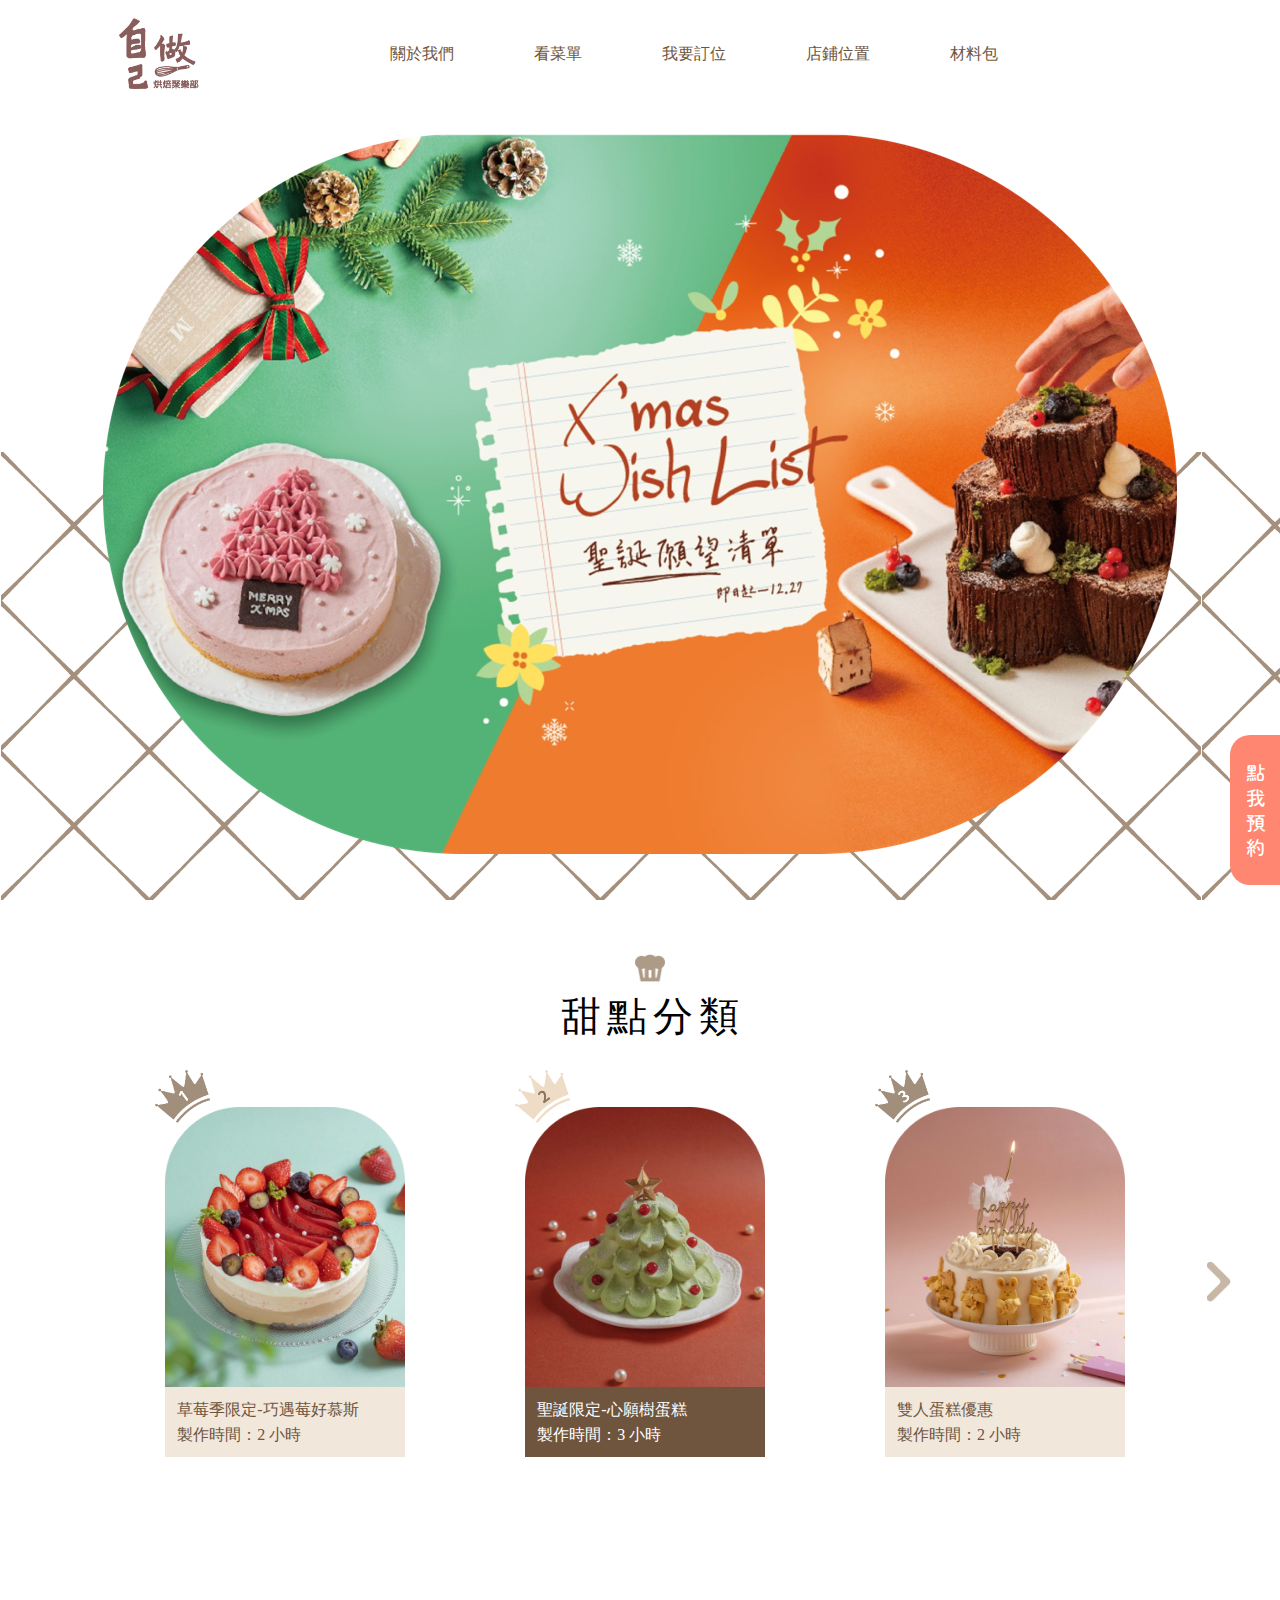
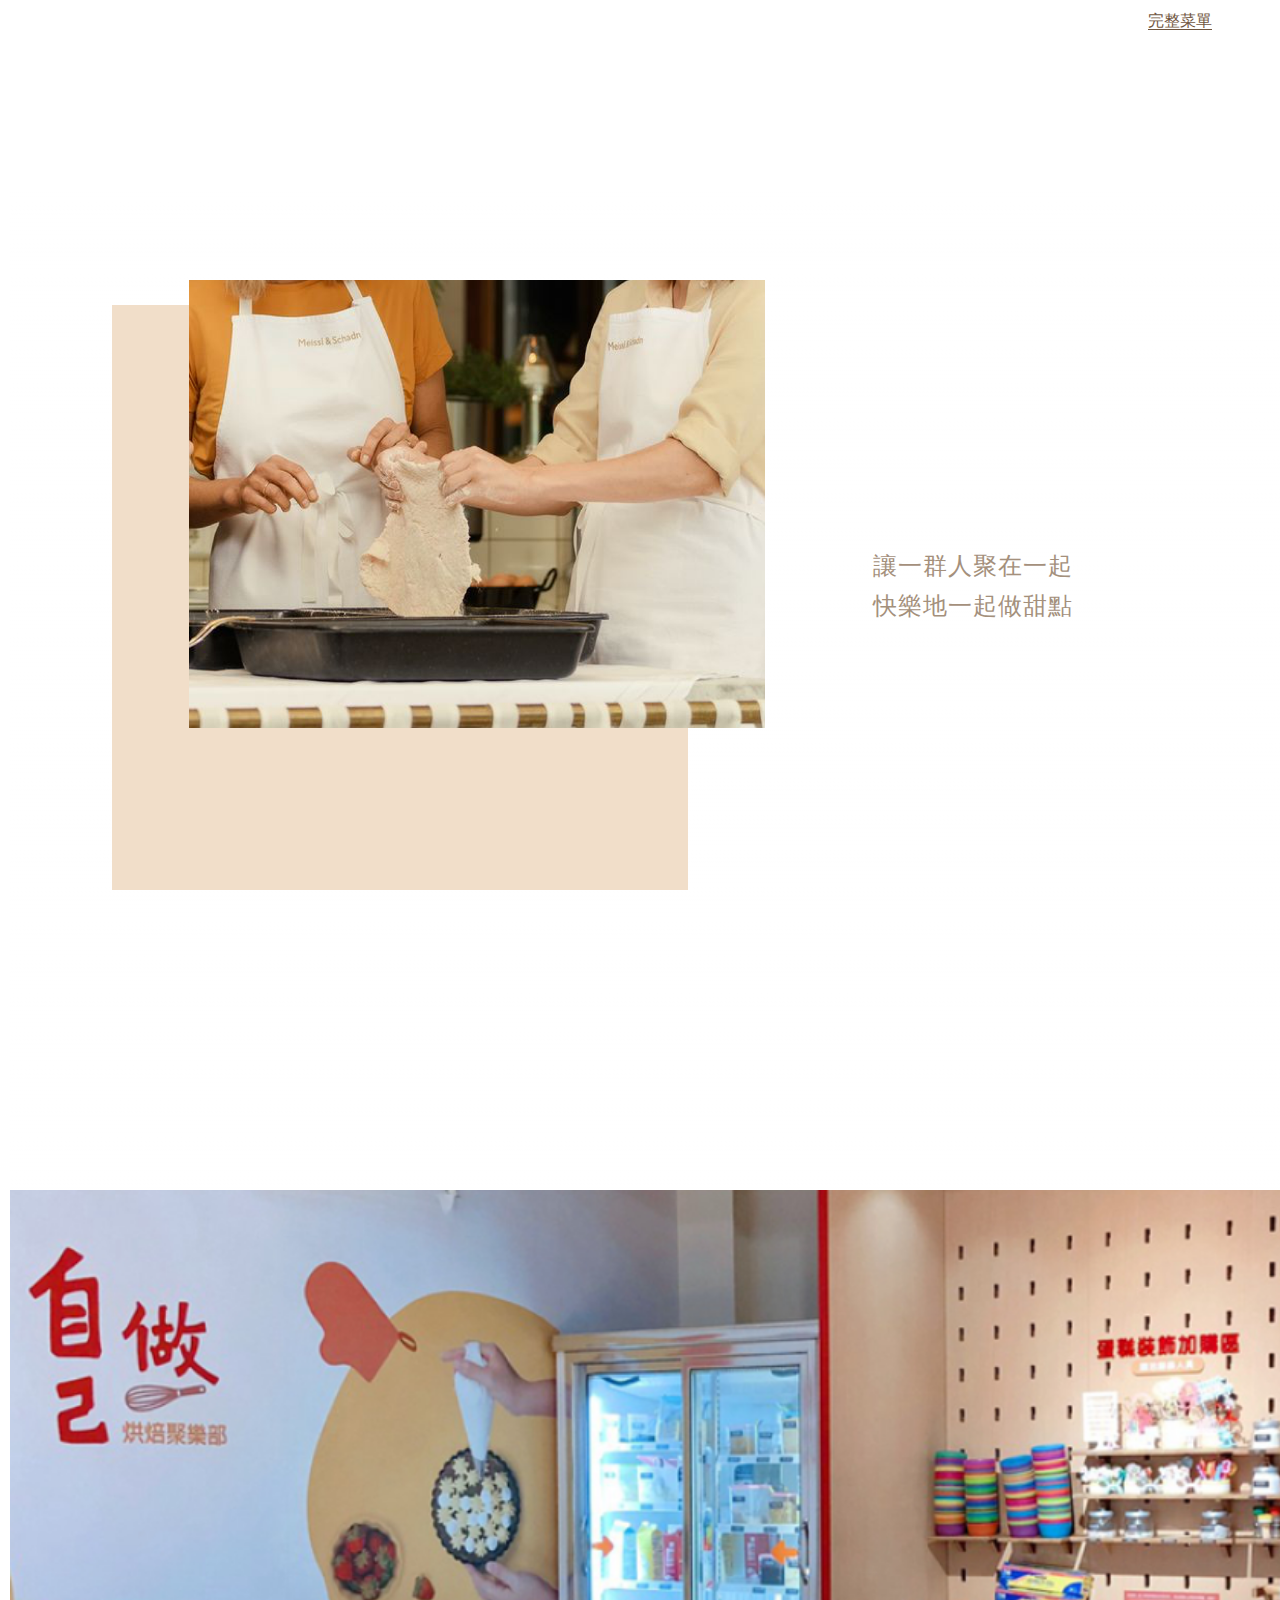
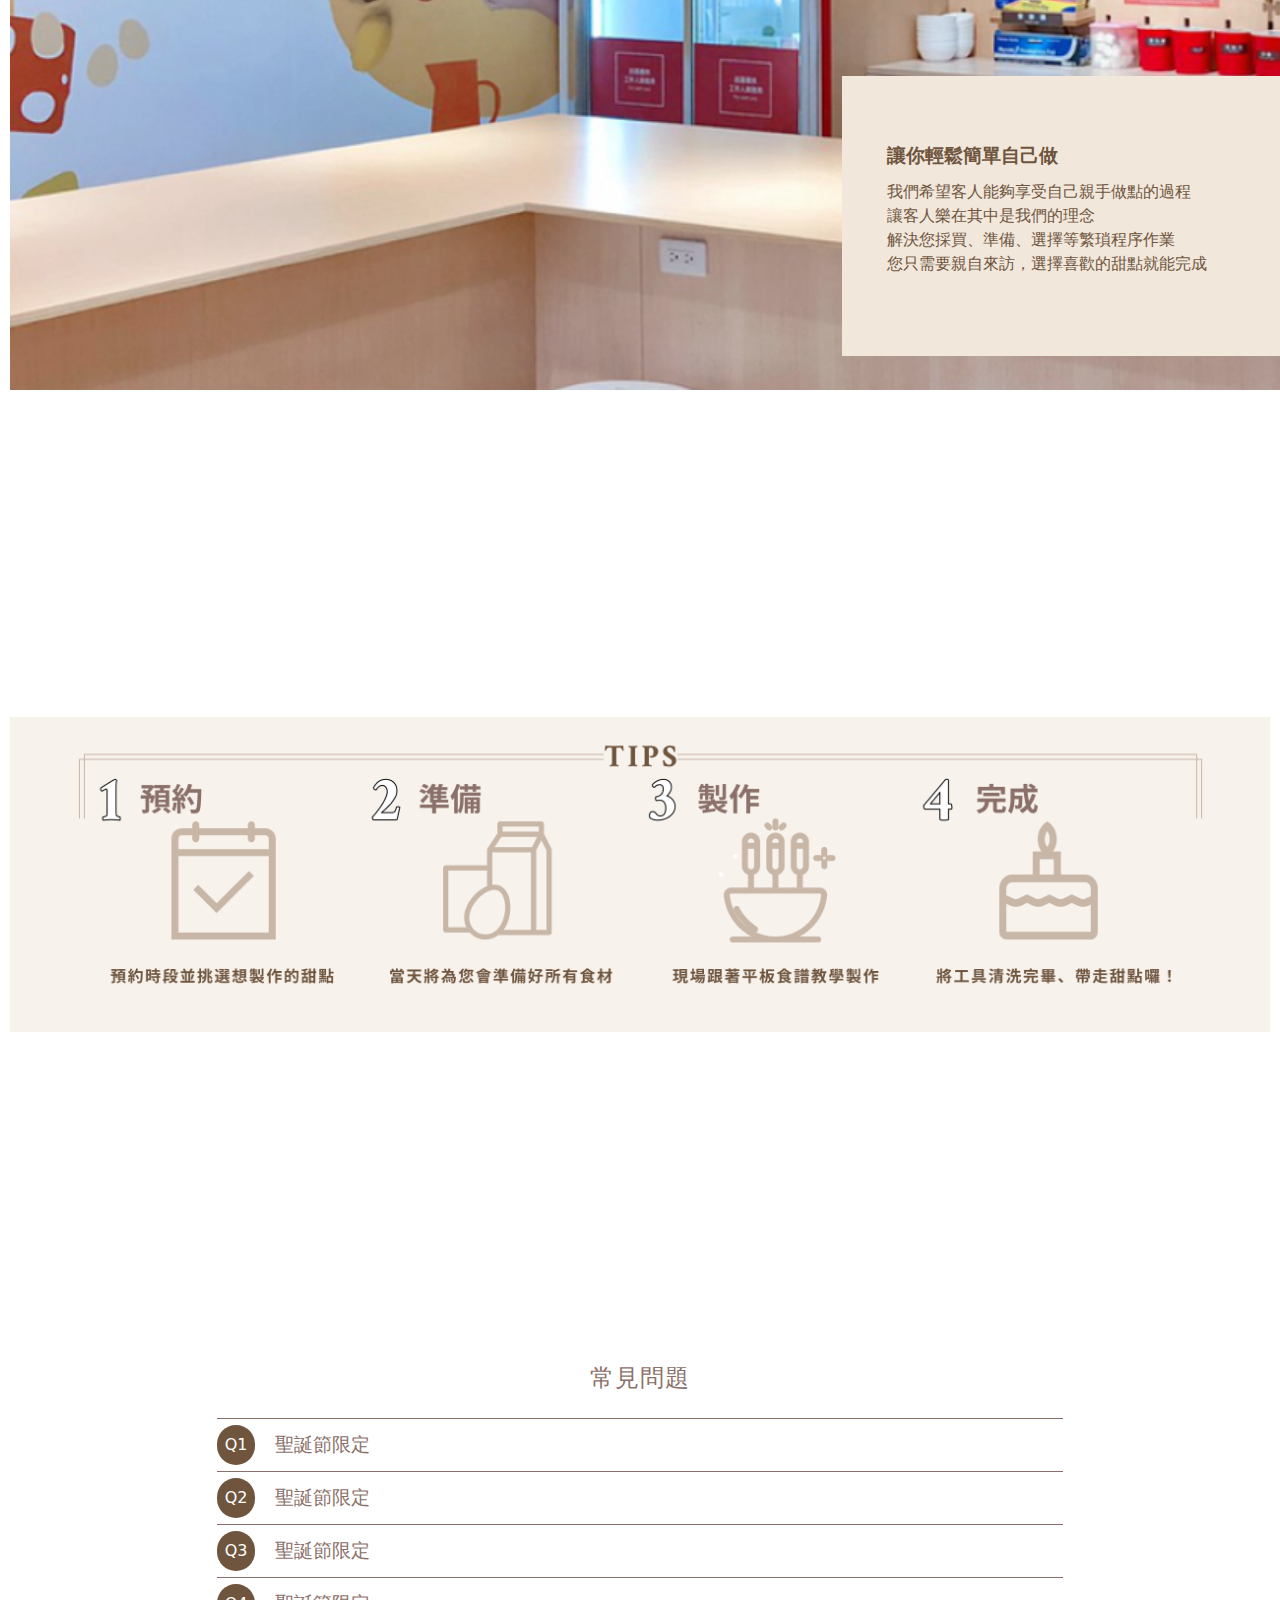
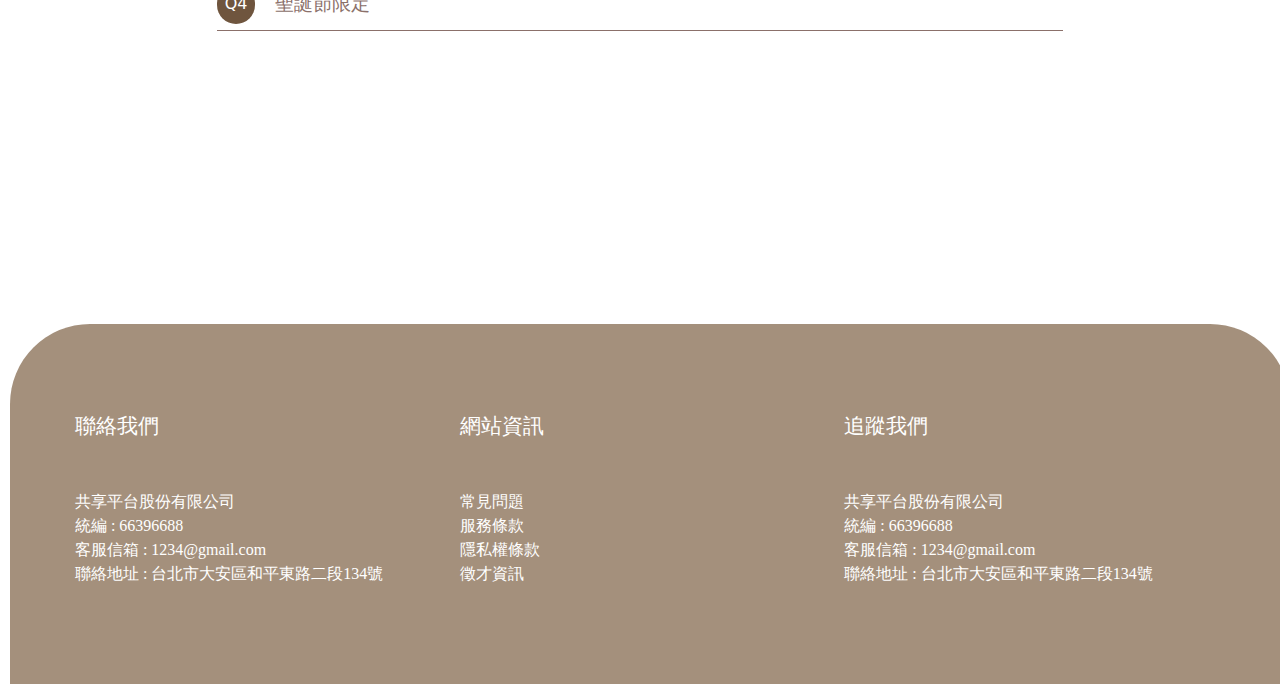
==== index.html @ b0872e50 "add rwd" ====
<!DOCTYPE html>
<html lang="en">
<head>
    <meta charset="UTF-8">
    <meta name="viewport" content="width=device-width, initial-scale=1.0">
    <link rel="stylesheet" href="https://cdn.jsdelivr.net/npm/bootstrap@5.1.3/dist/css/bootstrap.min.css">
    <link rel="stylesheet" href="https://necolas.github.io/normalize.css/">
    <link rel="stylesheet" href="css/index.css">
    <script src="./js/vendor/jquery-3.4.1.min.js"></script>
    <script src="./js/script.js"></script>
    
    
    <title>Do It Yourself</title>
</head>
<body>
    <div class="con">
        <header>
            <img src="./img/logo-brown.png" alt="" class="logo">
            <div class="nav">
                <div class="pagelink" id="about">
                    <a href="index.html" target="_blank">關於我們</a>
                </div>
                <div class="pagelink" id="menu">
                    <a href="menu.html" target="_blank">看菜單</a>
                </div>
                <div class="pagelink"  id="reservation">
                    <a href="reservation.html" target="_blank">我要訂位</a>
                </div>
                <div class="pagelink">
                    <a href="shoplist.html">店鋪位置</a>
                </div>
                <div class="pagelink">
                    <a href="diypakage.html">材料包</a>
                </div>
            </div>
            <div class="logo"></div>
        </header>
        
        
        
        <div class="topics">
            
                    <div class="BrownLines"></div>
                <!-- <img src="./img/深棕色交叉線.png" alt="" class="BrownLines"> -->
                    <img src="./img/聖誕2圓角.png" class="HomepageTop" alt="">
                    
               
           
            <!-- <div class="HomepageRight">
                <h6 class="h6 top">讓你輕鬆簡單自己做
                    <br>我們希望客人能夠享受自己親手做點的過程
                    <br>讓客人樂在其中是我們的理念
                    <br>解決您採買、準備、選擇等繁瑣程序作業
                    <br>您只需要親自來訪，選擇喜歡的甜點就能完成</h6>
            </div> -->
            <div class="top_title">
                <!-- <h1 class="vertical" data-storke="自己">自己</h1> -->
                <!-- <h1 class="vertical" data-storke="做">&ensp;做</h1> -->
                <!-- <img src="./img/logo-white-withshadow.png" alt="" class="titleimg"> -->
            </div>
            
            <div class="popup about" id="popupabout">
                <div class="pagelink popup">
                    <a href="">品牌介紹</a>
                </div>
                <div class="pagelink popup">
                    <a href="">服務項目</a>
                </div>
                <div class="pagelink popup">
                    <a href="">異業合作</a>
                </div>
                <div class="pagelink popup">
                    <a href="">常見問題</a>
                </div>
            </div>
            <div class="popup popupmenu" id="popupmenu">
                <div class="pagelink popup">
                    <a href="">萬聖節限定</a>
                </div>
                <div class="pagelink popup">
                    <a href="">可麗露限定</a>
                </div>
                <div class="pagelink popup">
                    <a href="">慶祝/紀念</a>
                </div>
                <div class="pagelink popup">
                    <a href="">塔派</a>
                </div>
                <div class="pagelink popup">
                    <a href="">分享</a>
                </div>
                <div class="pagelink popup">
                    <a href="">經典</a>
                </div>
                <div class="pagelink popup">
                    <a href="">寶寶/毛孩</a>
                </div>
                <div class="pagelink popup">
                    <a href="">找茶</a>
                </div>
                <div class="pagelink popup">
                    <a href="">吳寶春限定</a>
                </div>
                <div class="pagelink popup">
                    <a href="">壽星優惠</a>
                </div>
                <div class="pagelink popup">
                    <a href="">裝飾蛋糕</a>
                </div>
                <div class="pagelink popup">
                    <a href="">英文菜單</a>
                </div>
            </div>

        </div>
        


        <div class="CheckoutMenu">
            <div class="title">
                <div class="icon"></div>
                <h1>甜點分類</h1>
            </div>
            
            <div class="carousel">
                <div class="btn btn_left" id="btn_left"></div>
                <div class="menu" id="menuitem">
                    <div class="menu_item" id="cake1">
                        <div class="ranking"></div>
                        <img src="./img/草莓季限定.png" alt="" class="menu_item_img" id="cake1img">
                        <div class="label odd" id="cake1label">
                            <h3>草莓季限定-巧遇莓好慕斯</h3>
                            <h6>製作時間：2 小時</h6>
                        </div>
                    </div>
                    <div class="menu_item" id="cake2">
                        <div class="ranking r2"></div>
                        <img src="./img/聖誕限定.png" alt="" class="menu_item_img" id="cake2img">
                        <div class="label even" id="cake2label">
                            <h3>聖誕限定-心願樹蛋糕</h3>
                            <h6>製作時間：3 小時</h6>
                        </div>
                    </div>
                    <div class="menu_item" id="cake3">
                        <div class="ranking r3"></div>
                        <img src="./img/雙人蛋糕限定.png" alt="" class="menu_item_img" id="cake3img">
                        <div class="label odd" id="cake3label">
                            <h3>雙人蛋糕優惠</h3>
                            <h6>製作時間：2 小時</h6>
                        </div>
                    </div>
                    <div class="menu_item" id="cake4">
                        <!-- <div class="ranking r3"></div> -->
                        <img src="./img/snack2.png" alt="" class="menu_item_img" id="cake4img">
                        <div class="label even" id="cake4label">
                            <h3>點心&餅乾</h3>
                            <h6>製作時間：2 小時</h6>
                        </div>
                    </div>
                    
                    
                </div>
                <div class="btn btn_right" id="btn_right"></div>
            </div>

            <div class="pagelink fullmenu">
                <a href="menu.html" class="fullmenutext">完整菜單</a>
            </div>

        </div>

        <div class="introduction">
            <div class="section">
                <div class="rightarea">
                    <div class="brownrect"></div>
                    <img src="./img/makingcakes.png" alt="" class="makingcakes">
                </div>
                <div class="leftarea">
                    <h2 class="colorbrown">讓一群人聚在一起
                        <br>快樂地一起做甜點</h2>
                </div>
            </div>
            <div class="section section4">
                <!-- <img src="./img/輕鬆自己做.png" alt="" class="cake4"> -->
                <div class="brownrect4">
                    <h6 class="h6 brownrect4">
                        <b>讓你輕鬆簡單自己做</b>
                        <br>我們希望客人能夠享受自己親手做點的過程
                        <br>讓客人樂在其中是我們的理念
                        <br>解決您採買、準備、選擇等繁瑣程序作業
                        <br>您只需要親自來訪，選擇喜歡的甜點就能完成</h6>
                </div>
            </div>

            
        </div>

        <div class="section section5"></div>
        <div class="section QA">
            <h2 style="color: #8B706A;margin-bottom: 20px;">常見問題</h2>
            <div class="question">
                <div class="ques_num">Q1</div>
                <h3 class="h3 qa">聖誕節限定</h3>
            </div>
            <div class="question middle">
                <div class="ques_num">Q2</div>
                <h3 class="h3 qa">聖誕節限定</h3>
            </div>
            <div class="question middle">
                <div class="ques_num">Q3</div>
                <h3 class="h3 qa">聖誕節限定</h3>
            </div>
            <div class="question middle">
                <div class="ques_num">Q4</div>
                <h3 class="h3 qa">聖誕節限定</h3>
            </div>
        </div>

        <footer>
            <div class="footer_section">
                <h3 class="h3 footer">聯絡我們</h3>
                <h6 class="h6 footer">共享平台股份有限公司
                    <br>統編 : 66396688
                    <br>客服信箱 : 1234@gmail.com
                    <br>聯絡地址 : 台北市大安區和平東路二段134號</h6>
            </div>
            <div class="footer_section">
                <h3 class="h3 footer">網站資訊</h3>
                <h6 class="h6 footer">常見問題
                    <br>服務條款
                    <br>隱私權條款 
                    <br>徵才資訊
                    </h6>
            </div>
            <div class="footer_section">
                <h3 class="h3 footer">追蹤我們</h3>
                <h6 class="h6 footer">共享平台股份有限公司
                    <br>統編 : 66396688
                    <br>客服信箱 : 1234@gmail.com
                    <br>聯絡地址 : 台北市大安區和平東路二段134號</h6>
            </div>
        </footer>
        <div class="btn_reservation">
            <a href="reservation.html">點<br>我<br>預<br>約</a>
        </div>
    </div>

    
    

    
</body>
</html>
---- css/index.css ----
@import url('https://fonts.googleapis.com/css2?family=Zen+Maru+Gothic:wght@300;400;500;700;900&display=swap');

@font-face {
    font-family: SweiGothicLegCJKtc-Regular;
    src: url(../font/swei-gothic-leg-master/WebFont/CJK%20TC/SweiGothicLegCJKtc-Regular.woff2) format("woff2")
    , url(../font/swei-gothic-leg-master/WebFont/CJK%20TC/SweiGothicLegCJKtc-Regular.woff) format("woff");
}
@font-face {
    font-family: SweiGothicLegCJKtc-DemiLight;
    src: url(../font/swei-gothic-leg-master/WebFont/CJK%20TC/SweiGothicLegCJKtc-DemiLight.woff2) format("woff2")
    , url(../font/swei-gothic-leg-master/WebFont/CJK%20TC/SweiGothicLegCJKtc-DemiLight.woff) format("woff");
  }
@font-face {
    font-family: SweiGothicLegCJKtc-Medium;
    src: url(../font/swei-gothic-leg-master/WebFont/CJK%20TC/SweiGothicLegCJKtc-Medium.woff2) format("woff2")
    , url(../font/swei-gothic-leg-master/WebFont/CJK%20TC/SweiGothicLegCJKtc-Medium.woff) format("woff");
}
@font-face {
    font-family: SweiGothicLegCJKtc-Bold;
    src: url(../font/swei-gothic-leg-master/WebFont/CJK%20TC/SweiGothicLegCJKtc-Bold.woff2) format("woff2")
    , url(../font/swei-gothic-leg-master/WebFont/CJK%20TC/SweiGothicLegCJKtc-Bold.woff) format("woff");
  }
@font-face {
    font-family: SweiGothicLegCJKtc-Black;
    src: url(../font/swei-gothic-leg-master/WebFont/CJK%20TC/SweiGothicLegCJKtc-Blcak.woff2) format("woff2")
    , url(../font/swei-gothic-leg-master/WebFont/CJK%20TC/SweiGothicLegCJKtc-Black.woff) format("woff");
}
@font-face {
    font-family: SweiGothicLegCJKtc-Light;
    src: url(../font/swei-gothic-leg-master/WebFont/CJK%20TC/SweiGothicLegCJKtc-Light.woff2) format("woff2")
    , url(../font/swei-gothic-leg-master/WebFont/CJK%20TC/SweiGothicLegCJKtc-Light.woff) format("woff");
  }
  @font-face {
    font-family: SweiGothicLegCJKtc-Thin;
    src: url(../font/swei-gothic-leg-master/WebFont/CJK%20TC/SweiGothicLegCJKtc-Light.woff2) format("woff2")
    , url(../font/swei-gothic-leg-master/WebFont/CJK%20TC/SweiGothicLegCJKtc-Light.woff) format("woff");
  }




 

* {
    margin: 0;
    padding: 0;
}
body {
    box-sizing: border-box;
    margin: 0;
    padding: 0;
    /* background-image: url(../img/淺棕色交叉線.png); */
    /* background-color: rgba(255, 255, 255,0.6); */
    /* background-blend-mode: lighten; */
    background-position: center center;
    background-size: contain;
    background-repeat: repeat;
}



.con {
    width: 100vw;
    height: 100vh;
    /* outline: solid 1x black; */
    padding: 10px;

}


header {
    width: 100vw;
    height: 10%;
    /* outline:solid 1px blue ; */
    display: flex;
    justify-content: space-evenly;
    background-color: #fff;
}
@media (max-width:480px){
    header {
        display: flex;
        justify-content: center;
    }
}

.logo {
    /* outline: solid 1px blue; */
    width: auto;
    height: auto;


}
@media (max-width:480px){
    .logo{
        height: 70%;
        width: auto;
    }
    

}

/* navigation */
.nav {
    width: 60%;
    /* outline: solid 1px blue; */
    display: flex;
    justify-content: space-evenly;
    padding: 0;
    margin: 0;
    

}
@media (max-width:480px){
    .nav{
        display: none
    }
    
} 


.pagelink {
    display: flex;
    width: auto;
    height: 100%;
    list-style: none;
    /* outline: solid 1px red; */


}
.pagelink.fullmenu {
    width: 100%;
    margin-right: 30px;
    justify-content: end;

}
.pagelink.fullmenu a {
    text-decoration: underline;
    text-underline-offset: 3px;
    
}
.pagelink.fullmenu a:hover {
    transition: all 0.5s;
    opacity: 0.6;
}


.pagelink a {
    display: flex;
    height: 100%;
    align-items: center;
    justify-content: center;
    text-decoration: none;
    /* font-family: "Zen Maru Gothic", sans-serif; */
    font-family: SweiGothicLegCJKtc-Medium;
    font-weight: 500;
    color: #6F553E;
}
.pagelink.popup {
    flex-direction: column;
    height: auto;
    position: relative;
    padding: 8% 0;
    border-top: solid 1px #fff;
    
}

.pagelink.popup a {
    color: #A4907C;
}




/* btn */
.btn {
    width: 10px;
    height: auto;

}

.btn_left {
    background-image: url(../img/btn_left.png);
    background-size: contain;
    background-position: center center;
    background-repeat: no-repeat;
    opacity: 0;
}
.btn_left:hover {
    opacity: 0.8;
    scale:85%;
    transition:all 0.5s;
}
.btn_right {
    background-image: url(../img/btn_right.png);
    background-size: contain;
    background-position: center center;
    background-repeat: no-repeat;
}
.btn_right:hover {
    opacity: 0.8;
    scale:85%;
    transition:all 0.5s;
}
.btn_reservation {
    /* position: absolute; */
    position: fixed;
    display: flex;
    right: 0;
    bottom: 0;
    width: 50px;
    height: 150px;
    background-color:#FF8671;
    border-radius: 20px 0 0 20px;
    color: #fff;
    text-align: center;
    align-items: center;
    justify-content: center;
    margin-bottom: 15px;
    
}
.btn_reservation:hover {
    transition: all 0.5s;
    opacity: 0.8;
    border-radius: 30px 0 0 30px;
    height: 140px;
}

.btn_reservation a {
    font-family: "Zen Maru Gothic", sans-serif;
    font-weight: 500;
    font-size: 1.2rem;
    color: #fff;
    text-decoration: none;
    letter-spacing: 0px;
    line-height: 130%;
}

.btn_respage {
    position: absolute;
    top: 0;
    left: 0;
    width: 150px;
    height: 50px;
    background-color: #A4907C;
    margin-top: 15%;
    margin-left: 5%;
    display: flex;
    justify-content: center;
    align-items: center;

}
.btn_respage.agree {
    margin-top: 50%;
    margin-left: 85%;
}
.btn_menupage_res {
    /* position: absolute; */
    display: flex;
    width: 110px;
    height: 40px;
    background-color:#A4907C;
    border-radius: 60px 0 0 60px;
    color: #fff;
    text-align: center;
    align-items: center;
    justify-content: center;
    margin-bottom: 10px;
    margin-top: -25px;
    align-self: end;
    
    
}
.btn_menupage_res a {
    font-family: "Zen Maru Gothic", sans-serif;
    font-weight: 500;
    font-size: 1.1rem;
    color: #fff;
    text-decoration: none;
    letter-spacing: 2px;
}

/* 主頁首圖 */
.topics {
    width: 100%;
    height: 90%;
    /* outline: solid 1px red; */
    padding: 0;
    margin: 0;
    display: flex;
    justify-content: center;
    align-items: center;
    background:linear-gradient(to bottom,white 0%,transparent 35%);
    background-blend-mode: lighten;
}

@media (max-width:480px){
    .topics {
        align-items: start;
        justify-content: start;
    }
    .BrownLines {
        display: none;
    }
    .HomepageTop {
        position: relative;
        left: 0;
        right: 10;
        scale: 50%;
        
        
        
        
    }
    
}


.top_title {
    position: absolute;
    display: flex;
    
}
.titleimg {
    width: 150px;
    /* box-shadow: #8d7660 1px 0 10px; */
    
    
}
.topics.menu {
    height: 40%;
    background-color: #fff;

}
.menu_topimage {
    width: auto;
    height: 100%;
    
}


.BrownLines {
    position: absolute;
    top: 50%;
    left: 0;
    width: 100%;
    height: 50%;
    background-image: url(../img/深棕色交叉線.png);

}
.BrownLines.res {
    width: 40%;
    margin-top: 7%;
}

.HomepageTop {
    position: absolute;
    left: 0;
    right: 0;
    margin: auto;
    height: 80%;
    
}


.HomepageRight {
    width: 32%;
    height: 33%;
    position: absolute;
    right: 0;
    bottom: 0;
    margin-bottom: 25px;
    background-color: #f1dec9e8;
    color: #8d7660;
    display: flex;
    justify-content: center;
    align-items: center;
}

/* popup */
.popup {
    position: absolute;
    width: 100px;
    /* border: solid 1px #fff; */
}
.popup.about {
    height: auto;
    background-color: rgba(241, 222, 201,0.9);
    top: 10.3%;
    left: 27.5%;
    display: none;
}
.popup.popupmenu {
    height: auto;
    background-color: rgba(241, 222, 201,0.9);
    top: 10.3%;
    left: 38.5%;
    display: none;
    
}





/* 字型 */

b {
    line-height: 0;
    font-size: 1.2rem;
    text-align: left;
}

h1 {
    /* font-family: "Zen Maru Gothic",sans-serif; */
    font-family: SweiGothicLegCJKtc-Medium;
    /* font-weight: 500; */
    font-size: 2.5rem;
    letter-spacing: 6px;
    /* color: #8d7660; */
    color: #000;
    margin-right: -6px;
}
h1.vertical {
    color: #fff;
    writing-mode: vertical-lr;
    font-size: 5rem;
    -webkit-text-stroke: 1.5px #8d7660;
    text-shadow: #A4907C 1px 0 10px;
    
}
h1.reservation_note {
    font-family: SweiGothicLegCJKtc-Bold;
    align-self: center;
    
}
h1.menutitle {
    font-family: SweiGothicLegCJKtc-Bold;
    position: absolute;
    right: 0;
    margin-right: 7%;
    color: #fff;
    text-shadow: #8d7660 1px 0 10px;
}
h1.menupage_title {
    font-family: SweiGothicLegCJKtc-Bold;
    font-size: 2.3rem;
}
h2 {
    /* font-family: "Zen Maru Gothic",sans-serif; */
    font-family: SweiGothicLegCJKtc-Medium;
    /* font-weight: 500; */
    font-size: 1.5rem;
    /* color: #8d7660; */
    color: #000;
    letter-spacing: 1px;
    line-height: 2.5rem;
}
h2.colorbrown {
    color: #A4907C;
}
h2.brownrectdeep {
    color: #fff;
}


h3 {
    font-family: SweiGothicLegCJKtc-Medium;
    font-size: 1rem;
    /* color: #fff; */
    margin: 0;

}
h3.qa {
    color: #8B706A;
    font-size: 1.2rem;
    margin: 0;
}
h3.footer {
    color: #fff;
    font-size: 1.3rem;
}
h3.respage {
    font-size: 1.5rem;
    color: #fff;
    text-align: center;
    padding: 0;
    margin: 0;   
}
h6 {
    font-family: SweiGothicLegCJKtc-DemiLight;
    font-size: 1rem;
    /* color: #fff; */
    margin: 0;
}
h6.brownrect4 {
    align-items: start;
    color: #6F553E;
    text-align: left;
    line-height: 150%;
    font-family: SweiGothicLegCJKtc-Regular;
    margin: 0;
    width: 100%;
    height: auto;
    padding: 0 10%;
    margin: 0;
}
h6.top {
    line-height: 150%;
    font-family: SweiGothicLegCJKtc-Regular;
}
h6.footer {
    color: #fff;
    font-size: 1rem;
    line-height: 1.5rem;

}


/* 看菜單 */
.CheckoutMenu {
    /* outline: solid 1px red; */
    width: 100vw;
    height: 100vh;
    padding: 5% 5%;
    display: flex;
    flex-direction: column;
    align-items: center;
    
}


.title {
    width: 100vw;
    height: 20%;
    display: flex;
    flex-direction: column;
    align-items: center;
    justify-content: center;
    padding: 0;
    margin: 0;
}
/* icon */
.icon {
    width: 30px;
    height: 30px;
    background-image: url(../img/bakehat.png);
    background-size: contain;
    background-position: center center;
    background-repeat: no-repeat;
    margin-bottom: 10px;
}
.icon.fest {
    background-image: url(../img/節日限定.png);
}
.icon.cele {
    background-image: url(../img/慶祝紀念.png);
}
.icon.cake {
    background-image: url(../img/蛋糕.png);
}
.icon.tart {
    background-image: url(../img/tart.png);
}
.icon.snack {
    background-image: url(../img/cookie.png);
}
.icon.bread {
    background-image: url(../img/bread.png);
}
.carousel {
    /* outline: solid 1px blueviolet; */
    /* background-color: blueviolet; */
    width: 100vw;
    height: 100%;
    display: flex;
    padding: 5% 5%;
    

}
@media (max-width:480px){
    .CheckoutMenu{
        width: 100vw;
        height: 120vh;
        margin-bottom: 150px;
    }
    .title {
        width: 100vw;
    }
    .menu{
        flex-direction: column;
 
    }
    .ranking{
        display: none;
    }
    .menu_item{
        margin-top: 30px;

    }
    .btn_right{
        display: none;

    }
    #cake4{
        display: none;
    }
    .pagelink.fullmenu{
        justify-content: center;
        margin-right: 0;

    }

}


.menu {
    /* outline: solid 1px blue; */
    width: 100%;
    height: auto;
    display: flex;
    justify-content: space-around;
    padding: 0 1%;
    overflow: hidden;
    justify-content: start;
}

.menu_item {
    /* padding: 50px; */
    margin-left: 60px;
    margin-right: 60px;
    width: auto;
    height: 350px;
    /* outline: solid 3px red; */
    display: flex;
    flex-direction: column;

}




.menu_item:hover {
    opacity: 0.6;
    transition: all 0.5s;

}
.ranking {
    position: absolute;
    top: 0;
    margin-left: -10px;
    margin-top: 20px;
    width: 55px;
    height: 55px;
    background-image: url(../img/皇冠1.png);
    background-size: contain;
    background-position: center center;
    background-repeat: no-repeat;
}
.ranking.r2 {
    background-image: url(../img/皇冠2.png);
}
.ranking.r3 {
    background-image: url(../img/皇冠3.png);
}

.menu_item_img {
    width: auto;
    height: 80%;
}




.label {
    width: auto;
    height: 20%;
    display: flex;
    flex-direction: column;
    justify-content: space-evenly;
    padding: 3% 5%;

}


.label.odd {
    background-color: #F1E7DB;
    color: #6F553E;

}
.label.even {
    background-color: #6F553E;
    color: #fff;

}
.label.menu {
    position: relative;
    padding-bottom: 5%;
    padding-right: 0;
    /* padding: 1% 2%; */
    /* width: 19.7%; */
    /* width: auto; */
    /* position: absolute; */
    background-color: #C8B6A6;
    color: #fff;
    /* margin-top: 23%; */
    
}

/* introduction */
.introduction {
    width: 100vw;
    height: 200vh;
    display: flex;
    flex-direction: column;
    /* outline: solid 1px blueviolet; */
    /* padding: 5% 8%; */
    background:linear-gradient(to bottom, transparent 0%, white 60%, transparent 100%);
    background-blend-mode: lighten;
}
.section {
    width: 100%;
    height: 50%;
    display: flex;
    padding: 0% 8%;
    
}

@media (max-width:480px){
    .section{
        flex-direction: column;
        padding: 0;
        align-items: center;
    }
    .rightarea{
        width: 100%;
        height: 30%;
    }
    .brownrect{
        width: 80%;
        height: 10px;
        margin-top: 0;
        display: none;
    }
    .makingcakes{
        scale:170%;
        width: 100%;
        margin-left: 0%;
        margin-top: 50px;
        padding-top: 50px;
        margin: 0;
        padding: 0;


    }
    
}

.section.section4 {
    background-image: url(../img/輕鬆自己做.png);
    background-position: 0 0;
    background-size: cover;
    background-repeat: no-repeat;
    padding: 0;
    margin: 0;
    margin-top: 200px;
    left: 0;
    display: flex;
    justify-content: end;
}

.section.section5 {
    height: 110%;
    background-image: url(../img/tips.png);
    background-position: center center;
    background-size: contain;
    background-repeat: no-repeat;
    margin: 0;
    padding: 0;

}
.section.QA {
    display: flex;
    flex-direction: column;
    align-items: center;

}
.question {
    display: flex;
    align-items: center;
    width: 80%;
    justify-content: start;
    padding: 6px 0;
    border: 1px solid #8B706A;
    border-left: none;
    border-right: none;
    
}
.question.middle {
    border-top:none;
}

.ques_num {
    border-radius: 20px;
    background-color: #6F553E;
    color: #fff;
    padding: 8px;
    margin-right: 20px;
}

.rightarea {
    width: 60%;
    height: 100%;
    /* outline: solid 1px blueviolet; */
    
}
.brownrect {
    position: absolute;
    width: 45%;
    height: 65%;
    background-color: #F1DEC9;
    margin-top: 9%;
}
.brownrect4 {
    /* left: 0; */
    right: 0;
    margin-top: 38%;
    /* margin-left: 8%; */
    /* margin-right: 8%; */
    margin-right: 0;
    background-color: #F1E7DB;
    width: 35%;
    height: 35%;
    display: flex;
    flex-direction: column;
    justify-content: space-evenly;
    align-items: center;
}

.makingcakes {
    position: absolute;
    width: 45%;
    height: auto;
    margin-left: 6%;
    margin-top: 7%;
    
}
.leftarea {
    /* outline: solid 1px blueviolet; */
    width: 40%;
    height: 100%;
    display: flex;
    justify-content: center;
    align-items: center;
    
}

.cake4 {
    position: absolute;
    left: 0;
    width: 100vw;
    height: auto;
    margin-top: 8%;
}

/* footer */
footer {
    width: 100vw;
    height: 40vh;
    background-color: #A4907C;
    margin-top: 10%;
    display: flex;
    justify-content: space-around;
    padding: 1% 5%;
    border-radius: 80px 80px 0 0;
}
footer.reservationpage {
    margin-top: 0;
}

.footer_section {
    padding: 3% 0;
    width: 33%;
    /* outline: solid 1px white; */
    display: flex;
    flex-direction: column;
    justify-content: space-evenly;
    


}


/* 我要訂位頁面 */

.reservation_content {
    width: 100vw;
    height: 90%;
    background-image: url(../img/半透底圖.png);
    /* background-color: rgba(255, 255, 255,0.7); */
    /* background-blend-mode: lighten; */
    background-size: cover;
    background-repeat: no-repeat;
    background-position: center center;
    display: flex;
    flex-direction: column;
    align-items: center;

}
.reservation_note {
    display: flex;
    width: 100%;
    height: auto;
    justify-content: center;
    margin: 1% 0;

}
.reservation_content_content {
    width: 100%;
    height: 90%;
    /* outline: solid 1px blue; */
    display: flex;
    justify-content: center;
    padding: 3% 0;

}
.res_contentarea {
    position: absolute;
    background-color: #F1DEC9;
    width: 80%;
    height: 65%;
    border-radius: 250px;
    display: flex;
    justify-content: center;
    align-items: center;

}
.res_contentarea ul {
    width: 67%;
    margin: 0;
}
.res_contentarea ul li {
    font-family: SweiGothicLegCJKtc-Regular;
    font-size: 1.1rem;
    margin: 0;
    
}

/* 菜單資訊頁 */
.menu_content {
    width: 100vw;
    height: 800vh;
}


.row {
    display: flex;
    flex-wrap: wrap;
    margin: 0 -10px;
    width: 100vw;
    height: 100vh;
}
.col {
    width: 100%;
    padding: 0 10px;
}

.col-xs-11{width:91.662%;}
.col-xs-10{width:83.332%;}
.col-xs-9{width:75%;}
.col-xs-8{width:66.662%;}
.col-xs-7{width:58.331%;}
.col-xs-6{width:50%;}
.col-xs-5{width:41.662%;}
.col-xs-4{width:33.332%;}
.col-xs-3{width:25%;}
.col-xs-2{width:16.662%;}
.col-xs-1{width:8.332%;}
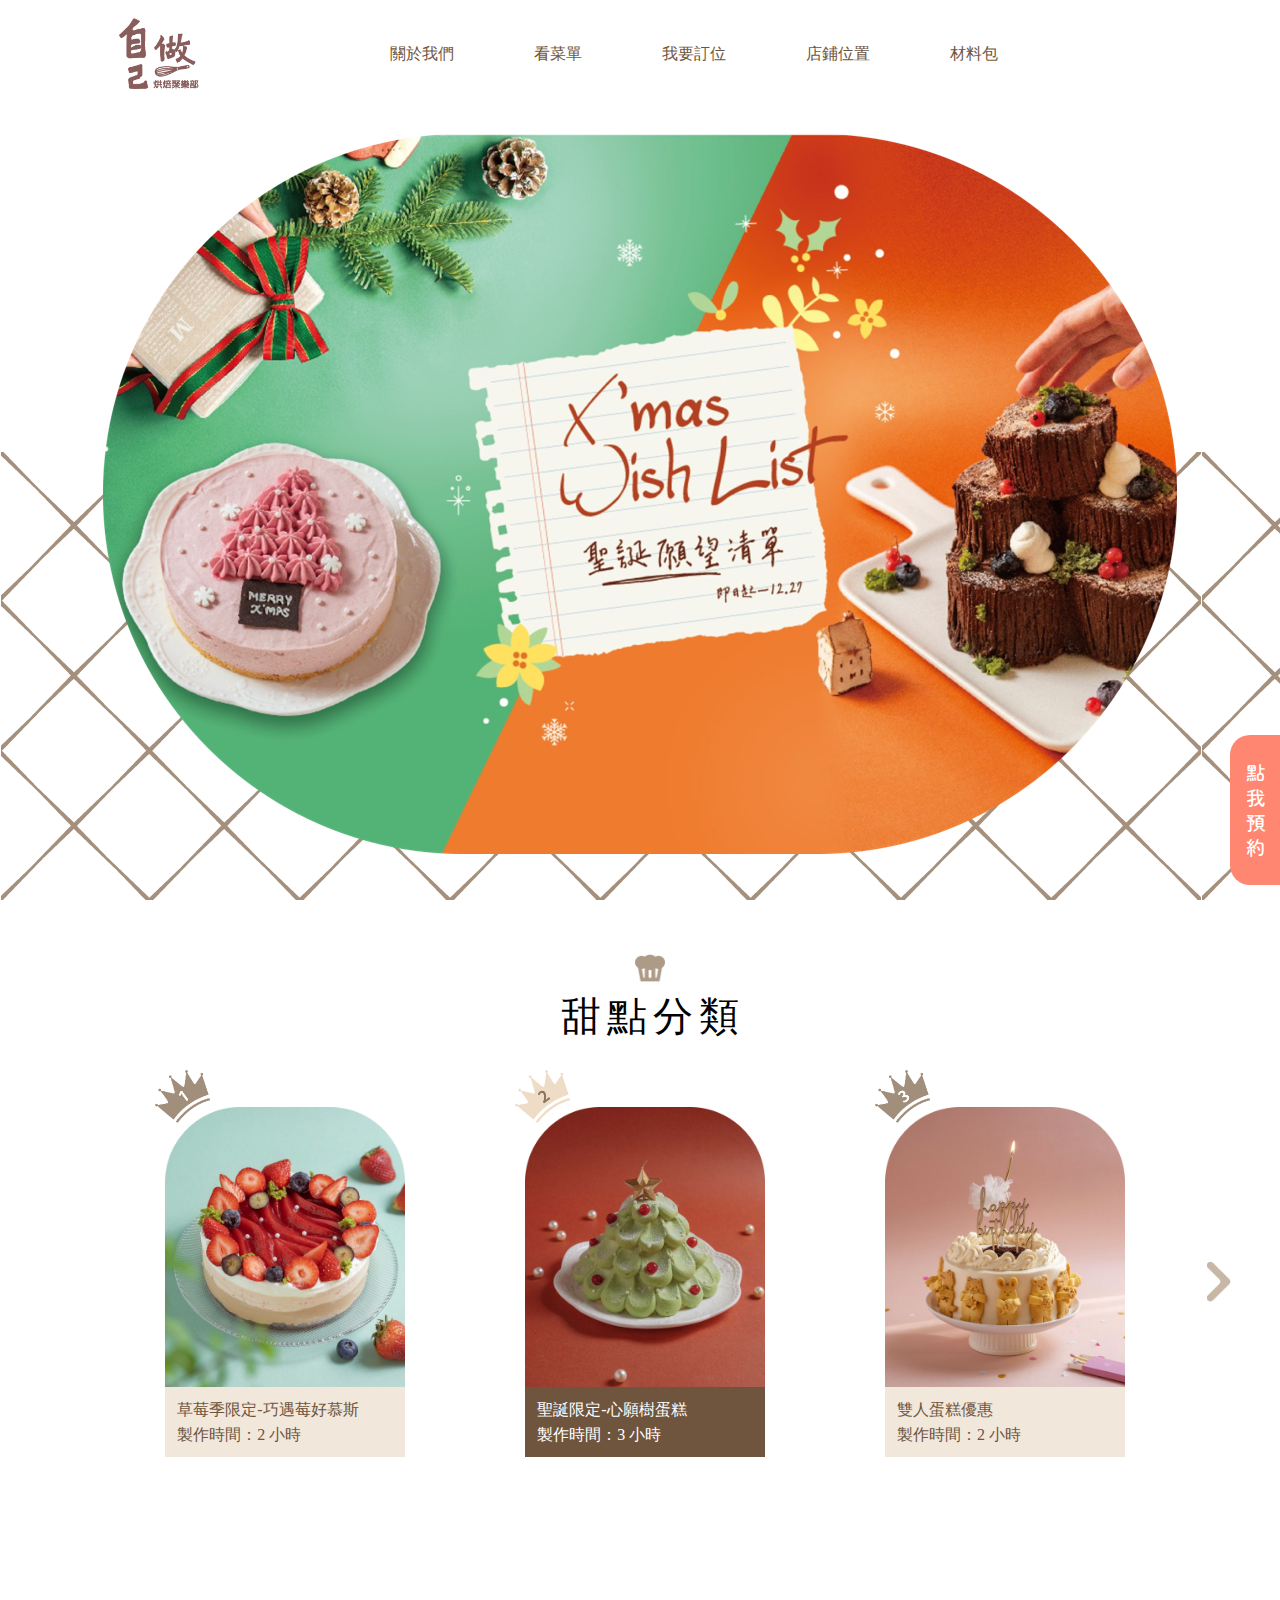
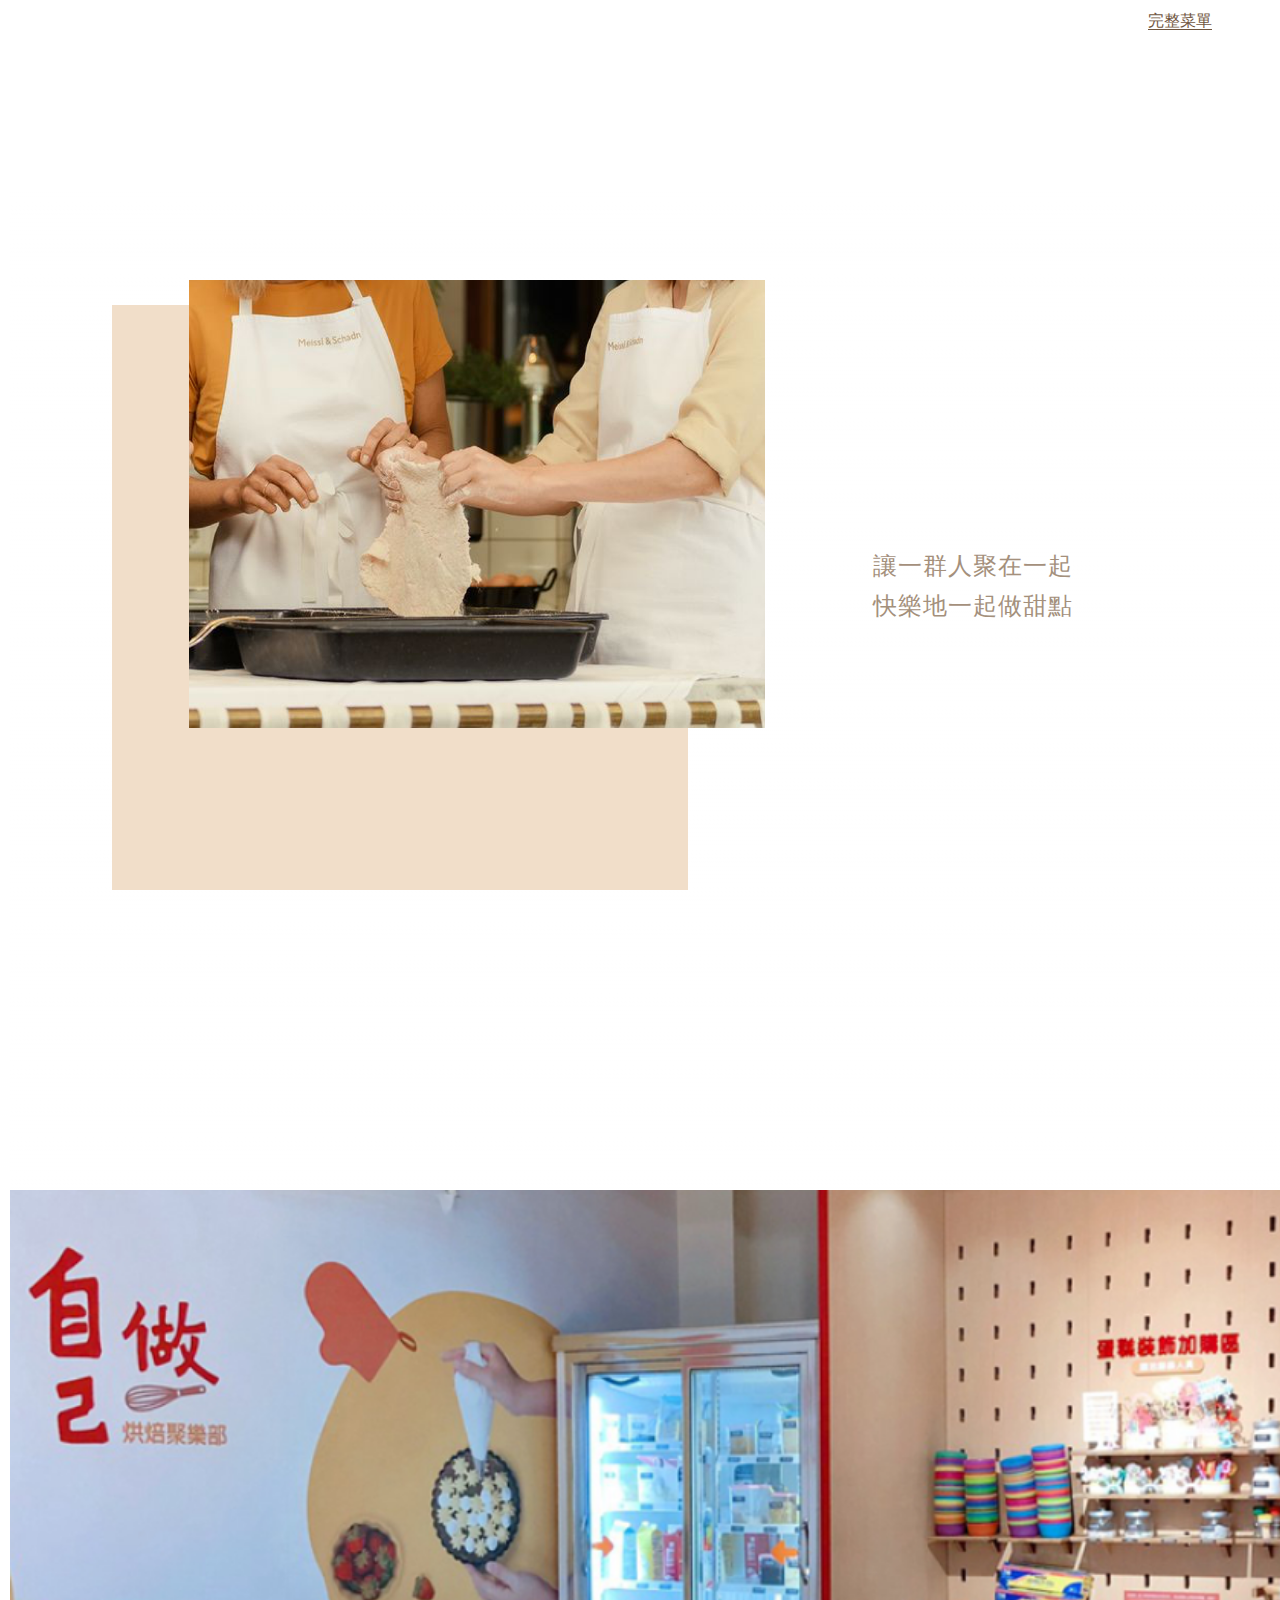
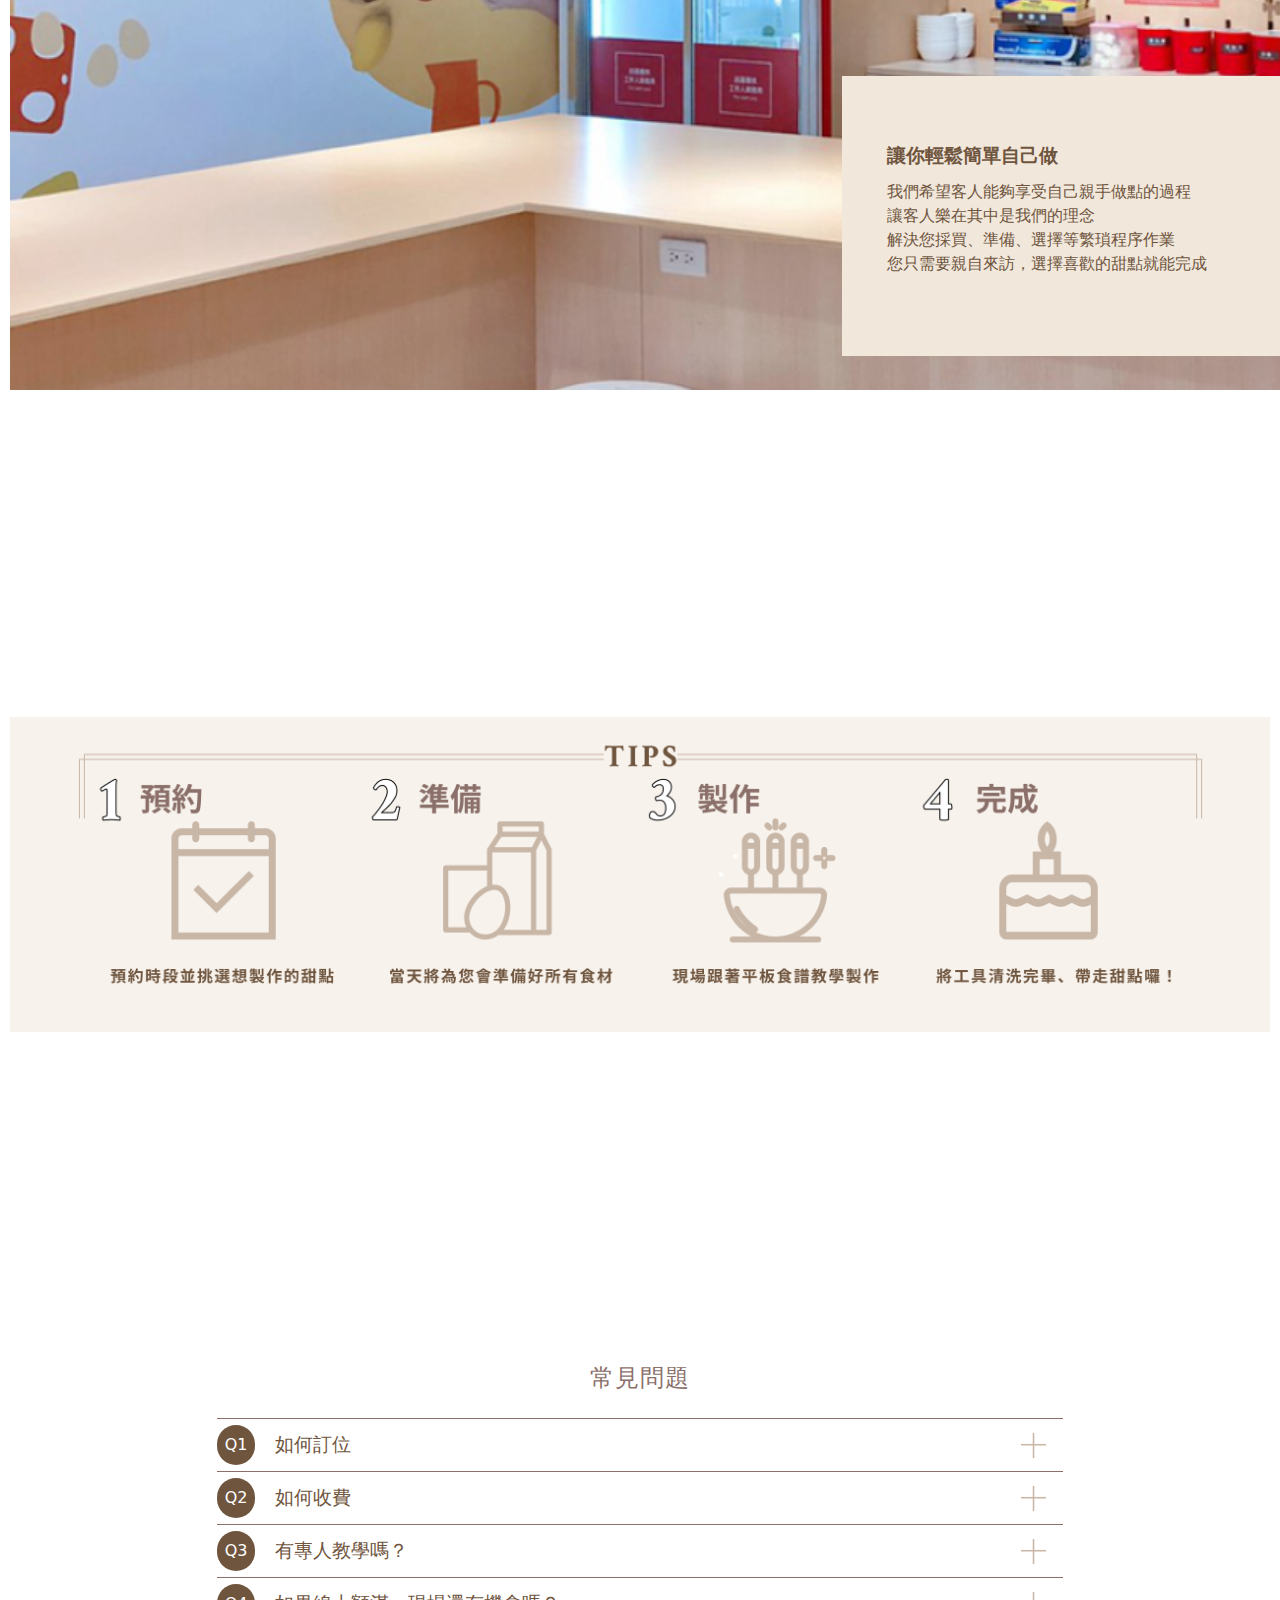
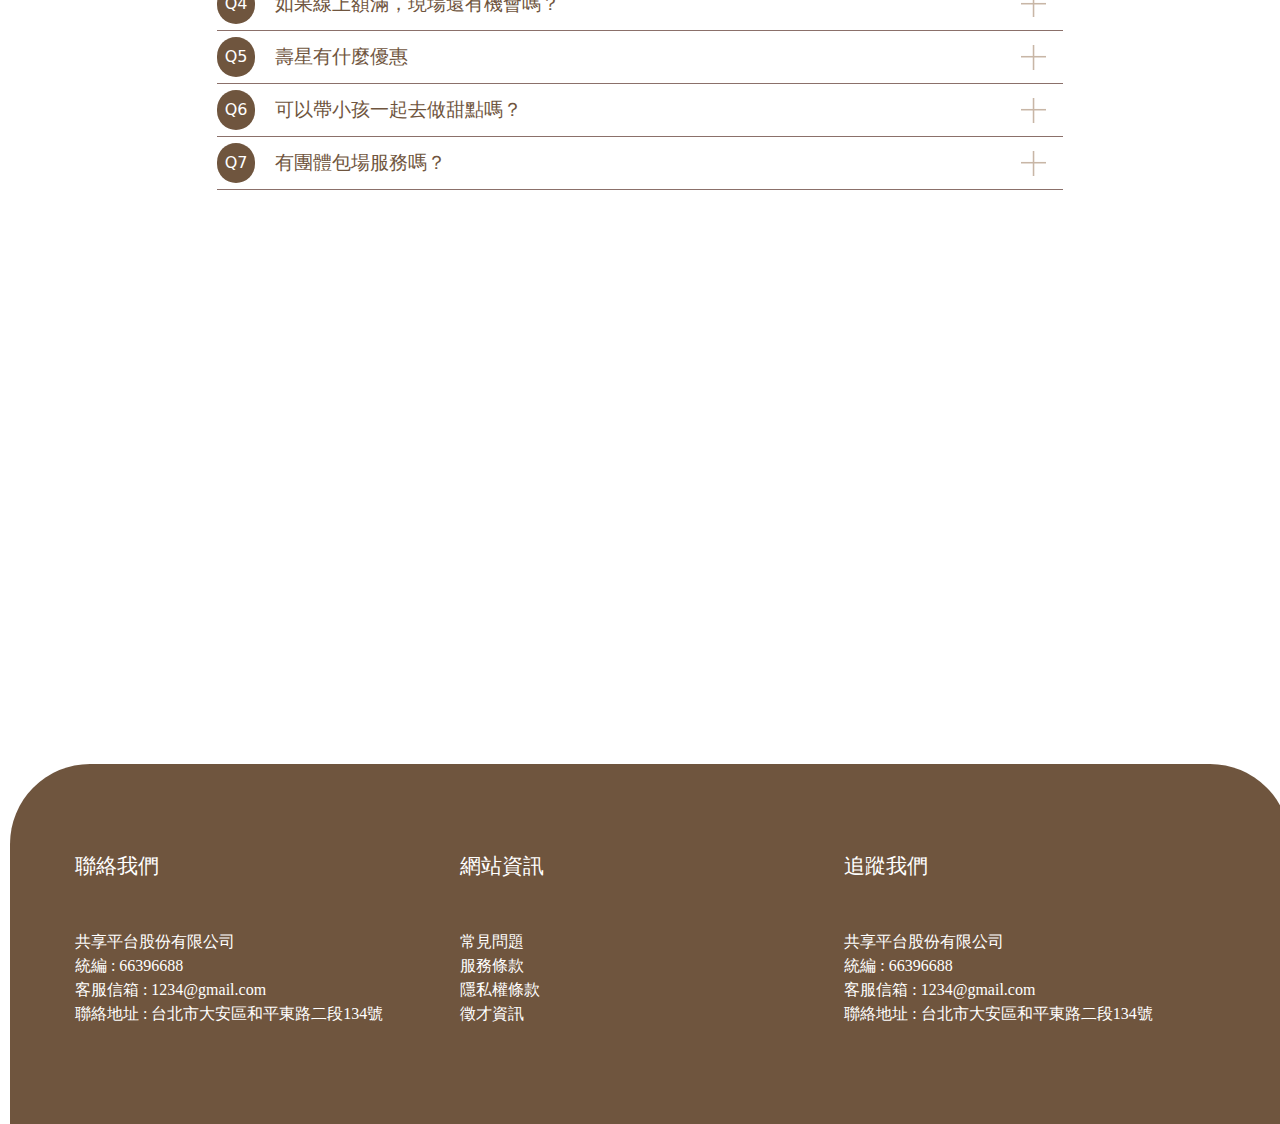
==== commit ca782f09: "menucakepage_and_qa" ====
--- a/index.html
+++ b/index.html
@@ -7,6 +7,7 @@
     <link rel="stylesheet" href="https://necolas.github.io/normalize.css/">
     <link rel="stylesheet" href="css/index.css">
     <script src="./js/vendor/jquery-3.4.1.min.js"></script>
+    <script src="./js/vendor/bootstrap.bundle.js"></script>
     <script src="./js/script.js"></script>
     
     
@@ -16,6 +17,7 @@
     <div class="con">
         <header>
             <img src="./img/logo-brown.png" alt="" class="logo">
+            
             <div class="nav">
                 <div class="pagelink" id="about">
                     <a href="index.html" target="_blank">關於我們</a>
@@ -198,22 +200,77 @@
         <div class="section section5"></div>
         <div class="section QA">
             <h2 style="color: #8B706A;margin-bottom: 20px;">常見問題</h2>
-            <div class="question">
-                <div class="ques_num">Q1</div>
-                <h3 class="h3 qa">聖誕節限定</h3>
-            </div>
-            <div class="question middle">
-                <div class="ques_num">Q2</div>
-                <h3 class="h3 qa">聖誕節限定</h3>
-            </div>
-            <div class="question middle">
-                <div class="ques_num">Q3</div>
-                <h3 class="h3 qa">聖誕節限定</h3>
-            </div>
-            <div class="question middle">
-                <div class="ques_num">Q4</div>
-                <h3 class="h3 qa">聖誕節限定</h3>
-            </div>
+            <div class="questionbox" id="qa1">
+                <div class="question">
+                    <div class="ques_num">Q1</div>
+                    <h3 class="h3 qa">如何訂位</h3>
+                    <div class="btn_qa" id="btn_qa1"></div>
+                </div>
+                <div class="answer" id="ans1">
+                    <h6 style="color:#A4907C">Lorem ipsum, dolor sit amet consectetur adipisicing elit. Deserunt, sunt.</h6>
+                </div>
+            </div>
+            <div class="questionbox middle" id="qa2">
+                <div class="question">
+                    <div class="ques_num">Q2</div>
+                    <h3 class="h3 qa">如何收費</h3>
+                    <div class="btn_qa" id="btn_qa2"></div>
+                </div>
+                <div class="answer" id="ans2">
+                    <h6 style="color:#A4907C">Lorem ipsum, dolor sit amet consectetur adipisicing elit. Deserunt, sunt.</h6>
+                </div>
+            </div>
+            <div class="questionbox middle" id="qa3">
+                <div class="question">
+                    <div class="ques_num">Q3</div>
+                    <h3 class="h3 qa">有專人教學嗎？</h3>
+                    <div class="btn_qa" id="btn_qa3"></div>
+                </div>
+                <div class="answer" id="ans3">
+                    <h6 style="color:#A4907C">Lorem ipsum, dolor sit amet consectetur adipisicing elit. Deserunt, sunt.</h6>
+                </div>
+            </div>
+            <div class="questionbox middle" id="qa4">
+                <div class="question">
+                    <div class="ques_num">Q4</div>
+                    <h3 class="h3 qa">如果線上額滿，現場還有機會嗎？</h3>
+                    <div class="btn_qa" id="btn_qa4"></div>
+                </div>
+                <div class="answer" id="ans4">
+                    <h6 style="color:#A4907C">Lorem ipsum, dolor sit amet consectetur adipisicing elit. Deserunt, sunt.</h6>
+                </div>
+            </div>
+            <div class="questionbox middle" id="qa5">
+                <div class="question">
+                    <div class="ques_num">Q5</div>
+                    <h3 class="h3 qa">壽星有什麼優惠</h3>
+                    <div class="btn_qa" id="btn_qa5"></div>
+                </div>
+                <div class="answer" id="ans5">
+                    <h6 style="color:#A4907C">Lorem ipsum, dolor sit amet consectetur adipisicing elit. Deserunt, sunt.</h6>
+                </div>
+            </div>
+            <div class="questionbox middle" id="qa6">
+                <div class="question">
+                    <div class="ques_num">Q6</div>
+                    <h3 class="h3 qa">可以帶小孩一起去做甜點嗎？</h3>
+                    <div class="btn_qa" id="btn_qa6"></div>
+                </div>
+                <div class="answer" id="ans6">
+                    <h6 style="color:#A4907C">Lorem ipsum, dolor sit amet consectetur adipisicing elit. Deserunt, sunt.</h6>
+                </div>
+            </div>
+            <div class="questionbox middle" id="qa7">
+                <div class="question">
+                    <div class="ques_num">Q7</div>
+                    <h3 class="h3 qa">有團體包場服務嗎？</h3>
+                    <div class="btn_qa" id="btn_qa7"></div>
+                </div>
+                <div class="answer" id="ans7">
+                    <h6 style="color:#A4907C">Lorem ipsum, dolor sit amet consectetur adipisicing elit. Deserunt, sunt.</h6>
+                </div>
+            </div>
+            
         </div>
 
         <footer>
@@ -240,6 +297,18 @@
                     <br>聯絡地址 : 台北市大安區和平東路二段134號</h6>
             </div>
         </footer>
+
+        <nav class="phonenav">
+            <span class="phonenav_menu">&#9776</span>
+            <ul class="phonenav_list">
+                <li class="pagelink"><a href="index.html" class="nav_list_item">關於我們</a></li>
+                <li class="pagelink"><a href="menu.html" class="nav_list_item">看菜單</a></li>
+                <li class="pagelink"><a href="reservation.html" class="nav_list_item">我要訂位</a></li>
+                <li class="pagelink"><a href="shoplist.html" class="nav_list_item">店鋪位置</a></li>
+                <li class="pagelink"><a href="diypakage.html" class="nav_list_item">材料包</a></li>
+            </ul>
+        </nav>
+
         <div class="btn_reservation">
             <a href="reservation.html">點<br>我<br>預<br>約</a>
         </div>
--- a/css/index.css
+++ b/css/index.css
@@ -66,6 +66,15 @@
     padding: 10px;
 
 }
+.con.respage {
+    height: 100vh;
+    padding-bottom: 0;
+}
+@media (max-width:768px){
+    .con.respage {
+        height: 95vh;
+    }
+}
 
 
 header {
@@ -76,6 +85,15 @@
     justify-content: space-evenly;
     background-color: #fff;
 }
+
+@media (max-width:768) {
+    header {
+        display: flex;
+        justify-content: center;
+    }
+}
+
+
 @media (max-width:480px){
     header {
         display: flex;
@@ -83,6 +101,7 @@
     }
 }
 
+
 .logo {
     /* outline: solid 1px blue; */
     width: auto;
@@ -116,6 +135,50 @@
     }
     
 } 
+.phonenav {
+    display: none;
+    position: absolute;
+    background-color: #ffffffca;
+    
+}
+.phonenav_list {
+    display: none;
+    flex-wrap: wrap;
+    margin: 0;
+    padding: 0;
+    list-style: none;
+    padding: 5px;
+}
+
+.menu_click {
+    display: block;
+}
+.nav_list_item {
+    font-size: 1rem;
+    line-height: 2rem;
+    font-family: SweiGothicLegCJKtc-DemiLight;
+}
+
+@media (max-width:480px){
+    .phonenav {
+        display: block;
+        position: absolute;
+        font-size: 2rem;
+        color: #6F553E;
+        padding: 0 5px;
+        border-radius: 4px;
+        /* border:1px solid #8d7660; */
+        top: 15px;
+        right: 10px;
+        
+    }
+    
+    /* .phonenav:hover {
+        background-color: #d6baa1ad;
+        font-size: 1rem;
+        
+    } */
+}
 
 
 .pagelink {
@@ -250,9 +313,50 @@
 
 }
 .btn_respage.agree {
-    margin-top: 50%;
+    margin-top: 53%;
     margin-left: 85%;
-}
+    background-color: #ffffff00;
+    background-image: url(../img/step_pink.png);
+    background-size: contain;
+    background-position: center center;
+    background-repeat: no-repeat;
+    color: #fff;
+    display: flex;
+    justify-content: center;
+    align-items: center;
+    font-size: 1.2rem;
+    font-family: SweiGothicLegCJKtc-Regular;
+    
+}
+.btn_qa {
+    width: 25px;
+    height: 25px;
+    background-image: url(../img/+.png);
+    background-position: center center;
+    background-size: contain;
+    background-repeat: no-repeat;
+    right: 0;
+    
+    
+
+}
+
+
+
+@media (max-width:768px){
+    .btn_respage.agree {
+        margin-top: 115%;
+        margin-left: 75%;
+    }
+}
+
+@media (max-width:480px){
+    .btn_respage.agree {
+        margin-top: 310%;
+        margin-left: 55%;
+    }
+}
+
 .btn_menupage_res {
     /* position: absolute; */
     display: flex;
@@ -264,11 +368,15 @@
     text-align: center;
     align-items: center;
     justify-content: center;
-    margin-bottom: 10px;
-    margin-top: -25px;
+    /* margin-bottom: 10px; */
+    margin-top: -40px;
     align-self: end;
     
     
+}
+.btn_menupage_res:hover {
+    padding-bottom: 10px;
+    transition: all 0.5s;
 }
 .btn_menupage_res a {
     font-family: "Zen Maru Gothic", sans-serif;
@@ -293,28 +401,6 @@
     background-blend-mode: lighten;
 }
 
-@media (max-width:480px){
-    .topics {
-        align-items: start;
-        justify-content: start;
-    }
-    .BrownLines {
-        display: none;
-    }
-    .HomepageTop {
-        position: relative;
-        left: 0;
-        right: 10;
-        scale: 50%;
-        
-        
-        
-        
-    }
-    
-}
-
-
 .top_title {
     position: absolute;
     display: flex;
@@ -327,13 +413,37 @@
     
 }
 .topics.menu {
-    height: 40%;
-    background-color: #fff;
-
-}
+    height: 40vh;
+    /* background-color: #fff; */
+    background-image: url(../img/menu_topimg.png);
+    background-position: center center;
+    background-size: contain;
+    background-repeat: no-repeat;
+    margin-left: -10px;
+
+}
+
+@media (max-width:768px){
+    .topics.menu {
+        height: 18vh;
+        margin-left: 0;
+    }
+}
+@media (max-width:480px){
+    .topics.menu {
+        width: 106%;
+        justify-content: center;
+    }
+    
+}
+
 .menu_topimage {
     width: auto;
-    height: 100%;
+    height: 10vh;
+    background-image: url(../img/menu_topimg.png);
+    background-position: center center;
+    background-size: contain;
+    background-repeat: no-repeat;
     
 }
 
@@ -348,9 +458,11 @@
 
 }
 .BrownLines.res {
-    width: 40%;
-    margin-top: 7%;
-}
+    height: 52%;
+    /* width: 40%;
+    margin-top: 7%; */
+}
+
 
 .HomepageTop {
     position: absolute;
@@ -361,6 +473,62 @@
     
 }
 
+@media (max-width:768px) {
+    .topics {
+        align-items: center;
+        justify-content: center;
+        height: 60%;
+    }
+    .BrownLines {
+        background-size: contain;
+        height: 35%;
+        top: 30%;
+    }
+    .HomepageTop {
+        position: relative;
+        /* position: absolute; */
+        left: 0;
+        right: 0;
+        /* scale: 50%; */
+        width: 80%;
+        height: auto;
+        padding: 0;
+        /* margin-left: 5%; */
+        
+        
+    }
+}
+
+@media (max-width: 480px){
+
+    .topics {
+        align-items: center;
+        justify-content: center;
+        height: 40%;
+    }
+    .BrownLines {
+        background-size: contain;
+        height: 25%;
+        top: 20%;
+    }
+    .BrownLines.res{
+        height: 100%;
+        top: 30%;
+    }
+    .HomepageTop {
+        position: relative;
+        /* position: absolute; */
+        left: 0;
+        right: 0;
+        /* scale: 50%; */
+        width: 100%;
+        height: auto;
+        padding: 0;
+        margin-left: 5%;
+        
+        
+    }
+}
 
 .HomepageRight {
     width: 32%;
@@ -471,9 +639,10 @@
 
 }
 h3.qa {
-    color: #8B706A;
+    color: #6F553E;
     font-size: 1.2rem;
     margin: 0;
+    width: 88%;
 }
 h3.footer {
     color: #fff;
@@ -527,7 +696,17 @@
     align-items: center;
     
 }
-
+.CheckoutMenu.menupage {
+    
+}
+.menupage_nav {
+    width: 100vw;
+    height: 10%;
+    /* background-color: #8B706A; */
+    display: flex;
+    justify-content: center;
+    align-items: center;
+}
 
 .title {
     width: 100vw;
@@ -577,40 +756,10 @@
     
 
 }
-@media (max-width:480px){
-    .CheckoutMenu{
-        width: 100vw;
-        height: 120vh;
-        margin-bottom: 150px;
-    }
-    .title {
-        width: 100vw;
-    }
-    .menu{
-        flex-direction: column;
- 
-    }
-    .ranking{
-        display: none;
-    }
-    .menu_item{
-        margin-top: 30px;
-
-    }
-    .btn_right{
-        display: none;
-
-    }
-    #cake4{
-        display: none;
-    }
-    .pagelink.fullmenu{
-        justify-content: center;
-        margin-right: 0;
-
-    }
-
-}
+.carousel.menupage {
+    height: 130vh;
+}
+
 
 
 .menu {
@@ -622,6 +771,12 @@
     padding: 0 1%;
     overflow: hidden;
     justify-content: start;
+}
+.menu.menupage {
+    justify-content: center;
+}
+.menu.cakepage {
+    justify-content: center;
 }
 
 .menu_item {
@@ -633,7 +788,7 @@
     /* outline: solid 3px red; */
     display: flex;
     flex-direction: column;
-
+    
 }
 
 
@@ -700,10 +855,15 @@
     /* width: 19.7%; */
     /* width: auto; */
     /* position: absolute; */
-    background-color: #C8B6A6;
-    color: #fff;
     /* margin-top: 23%; */
     
+}
+.label.menu.odd {
+    background-color: #F1E7DB;
+    color: #6F553E;
+}
+.label.menu.even {
+
 }
 
 /* introduction */
@@ -725,35 +885,7 @@
     
 }
 
-@media (max-width:480px){
-    .section{
-        flex-direction: column;
-        padding: 0;
-        align-items: center;
-    }
-    .rightarea{
-        width: 100%;
-        height: 30%;
-    }
-    .brownrect{
-        width: 80%;
-        height: 10px;
-        margin-top: 0;
-        display: none;
-    }
-    .makingcakes{
-        scale:170%;
-        width: 100%;
-        margin-left: 0%;
-        margin-top: 50px;
-        padding-top: 50px;
-        margin: 0;
-        padding: 0;
-
-
-    }
-    
-}
+
 
 .section.section4 {
     background-image: url(../img/輕鬆自己做.png);
@@ -782,20 +914,25 @@
     display: flex;
     flex-direction: column;
     align-items: center;
-
-}
-.question {
-    display: flex;
-    align-items: center;
+    height: 100%;
+
+}
+.questionbox {
     width: 80%;
-    justify-content: start;
-    padding: 6px 0;
     border: 1px solid #8B706A;
     border-left: none;
     border-right: none;
-    
-}
-.question.middle {
+    padding: 6px 0;
+    display: flex;
+    flex-direction: column;
+}
+.question {
+    display: flex;
+    align-items: center;
+    width: 100%;
+    justify-content: start;
+}
+.questionbox.middle {
     border-top:none;
 }
 
@@ -806,6 +943,13 @@
     padding: 8px;
     margin-right: 20px;
 }
+
+.answer {
+    width: 80%;
+    margin-left: 55px;
+    display: none;
+}
+
 
 .rightarea {
     width: 60%;
@@ -866,7 +1010,7 @@
 footer {
     width: 100vw;
     height: 40vh;
-    background-color: #A4907C;
+    background-color: #6F553E;
     margin-top: 10%;
     display: flex;
     justify-content: space-around;
@@ -895,7 +1039,7 @@
 .reservation_content {
     width: 100vw;
     height: 90%;
-    background-image: url(../img/半透底圖.png);
+    /* background-image: url(../img/半透底圖.png); */
     /* background-color: rgba(255, 255, 255,0.7); */
     /* background-blend-mode: lighten; */
     background-size: cover;
@@ -904,6 +1048,7 @@
     display: flex;
     flex-direction: column;
     align-items: center;
+    padding-top: 20px;
 
 }
 .reservation_note {
@@ -911,18 +1056,72 @@
     width: 100%;
     height: auto;
     justify-content: center;
-    margin: 1% 0;
-
-}
+    align-items: center;
+    margin: 0 0;
+    margin-bottom: 10px;
+
+
+}
+.step {
+    width: 150px;
+    height: 50px;
+    background-image: url(../img/step_deep.png);
+    background-size: contain;
+    background-position: center center;
+    background-repeat: no-repeat;
+    color: #fff;
+    display: flex;
+    justify-content: center;
+    align-items: center;
+    font-size: 1.2rem;
+    font-family: SweiGothicLegCJKtc-Regular;
+}
+.step.light {
+    background-image: url(../img/step_light.png);
+}
+
+@media (max-width:768px){
+    .step {
+        width: 120px;
+        height: 40px;
+        font-size: 1.1rem;
+    }
+}
+@media (max-width:480px){
+    .step {
+        
+        font-size: 1rem;
+
+    }
+    .step.light {
+        width: 50px;
+        height: 16px;
+        color: #00000000;
+        
+    }
+}
+
+
 .reservation_content_content {
     width: 100%;
-    height: 90%;
+    height: 80%;
     /* outline: solid 1px blue; */
     display: flex;
     justify-content: center;
-    padding: 3% 0;
-
-}
+    padding: 1% 0;
+
+}
+
+@media (max-width:480px){
+    .reservation_content {
+        height: 150%;
+    }
+    .reservation_content_content  {
+        height: 150%;
+    }
+}
+
+
 .res_contentarea {
     position: absolute;
     background-color: #F1DEC9;
@@ -934,6 +1133,24 @@
     align-items: center;
 
 }
+
+@media (max-width:480px){
+    .res_contentarea {
+        overflow: hidden;
+        align-items: start;
+        padding: 10% 0;
+        border-radius: 5px;
+        height: 120%;
+        width: 90%;
+    }
+    ul.respage {
+        width: 100%;
+    }
+    
+}
+
+
+
 .res_contentarea ul {
     width: 67%;
     margin: 0;
@@ -948,8 +1165,12 @@
 /* 菜單資訊頁 */
 .menu_content {
     width: 100vw;
-    height: 800vh;
-}
+    height: 150vh;
+}
+.menu_content.cakepage {
+    height: 300vh;
+}
+
 
 
 .row {
@@ -974,4 +1195,299 @@
 .col-xs-4{width:33.332%;}
 .col-xs-3{width:25%;}
 .col-xs-2{width:16.662%;}
-.col-xs-1{width:8.332%;}+.col-xs-1{width:8.332%;}
+
+@media (max-width:768px){
+    .con {
+        height: 100vh;
+    }
+    .CheckoutMenu{
+        padding: 3%;
+        width: 100vw;
+        height: 60vh;
+        margin-right: 3%;
+        margin-left: -10px;
+        /* margin-bottom: 100px; */
+        /* margin-left: -10px; */
+    }
+    .menu_content {
+        height: 80vh;
+    }
+    .menu_content.cakepage {
+        height: 150vh;
+    }
+    .CheckoutMenu.menupage {
+        height: 100%;
+        padding: 0 3%;
+        margin-left: 0;
+    }
+    .CheckoutMenu.cakepage {
+        height: 120vh;
+    }
+    .carousel {
+        padding: 0% 1%;
+        margin-top: 2%;
+        margin-bottom: 2%;
+        
+        
+    }
+    .carousel.cakepage {
+        height: 30%;
+    }
+    .menu {
+        align-items: center;
+        justify-content: center;
+        
+
+    }
+    .menu.cakepage {
+        
+    }
+    .menu_item {
+        display: flex;
+        flex-direction: column;
+        margin-left: 15px;
+        margin-right: 15px;
+        height: 300px;
+    }
+    .ranking {
+        display: none;
+    }
+    .pagelink.fullmenu{
+        margin-right: 0;
+        margin-top: -30px;
+        font-size: 1.3rem;
+    }
+    .introduction {
+        height: 100vh;
+    }
+    .section {
+        height: 50%;
+        padding: 0 5%;
+    }
+    .brownrect{
+        height: 30%;
+
+    }
+    .brownrect4 {
+        width: 60%;
+        height: 50%;
+    }
+    .section.section5 {
+        height: 60%;
+    }
+
+    .footer_section {
+        padding: 10% 5%;
+        justify-content: start;
+    }
+}
+
+
+@media (max-width:480px){
+
+    .con {
+        margin-left: -10px;
+    }
+    h1 {
+        font-size: 1.5rem;
+        letter-spacing: 2px;
+    }
+    h2 {
+        font-family: SweiGothicLegCJKtc-Regular;
+    }
+    h3 {
+        font-family: SweiGothicLegCJKtc-Thin;
+
+    }
+    .CheckoutMenu{
+        width: 100vw;
+        height: 150vh;
+        margin-bottom: 100px;
+        /* margin-left: -10px; */
+    }
+    .CheckoutMenu.menupage {
+        height: 100%;
+    }
+    .CheckoutMenu.cakepage {
+        height: 100%;
+        margin-right: 0;
+        padding: 0;
+        margin-left: 0;
+    }
+    .title {
+        width: 100vw;
+    }
+    .title.menupage {
+        height: 10vh;
+    }
+    .carousel{
+        padding: 0;
+    }
+    .carousel.menupage {
+        flex-direction: column;
+        height: 120vh;
+    }
+    .carousel.cakepage {
+        height: 120vh;
+    }
+    .menu{
+        flex-direction: column;
+ 
+    }
+    .menu_content.menupage {
+        height: 270vh;
+    }
+    .menu_content.cakepage {
+        height: 520vh;
+    }
+    .menu.menupage{
+        height: 120vh;
+        flex-direction: column;
+    }
+    .ranking{
+        display: none;
+    }
+    .menu_item{
+        margin-top: 30px;
+
+    }
+    .btn_right{
+        display: none;
+
+    }
+    .btn_left{
+        display: none;
+    }
+    #cake4{
+        display: none;
+    }
+    .pagelink.fullmenu{
+        justify-content: center;
+        margin-right: 0;
+        padding-top: 30px;
+
+    }
+    .introduction{
+        display: block;
+        height: 150vh;
+    }
+    
+    .section{
+        height: 50%;
+        display: flex;
+        flex-direction: column;
+        padding: 0;
+        align-items: center;
+        /* margin-top: 50px; */
+        margin: 0;
+        padding: 0;
+    }
+    .rightarea{
+        width: 100%;
+        height: 90%;
+        
+        
+    }
+    .makingcakes{
+        scale:100%;
+        width: 100%;
+        height: auto;
+        margin-left: 0%;
+        /* margin-top: 50px; */
+        /* padding-top: 50px; */
+        margin: 0;
+        padding: 0;
+        
+
+    }
+    .leftarea{
+        
+        height: 90%;
+        width: 60%;
+        padding: 0;
+        margin-left: -10px;
+
+    }
+    h2.colorbrown{
+        font-family: SweiGothicLegCJKtc-Regular;
+
+    }
+    .brownrect{
+        width: 100%;
+        height: 35%;
+        
+        /* display: none; */
+    }
+    .section.section4{
+        display: block;
+        /* flex-direction: column; */
+        margin: 0;
+        height: 20%;
+        
+    }
+    .brownrect4{
+        position: absolute;
+        padding: 10px;
+        width: 100%;
+        height: 200px;
+        margin-top: 250px;
+        /* margin-bottom: -450px; */
+        /* margin: 0; */
+
+    }
+    h6.brownrect4{
+        padding: 0;
+        font-size: 1rem;
+        font-family: SweiGothicLegCJKtc-Thin;
+        width: 90%;
+
+    }
+    b {
+        font-family: SweiGothicLegCJKtc-Light;
+
+    }
+    .section.section5{
+        width: 106%;
+        height: 20%;
+        margin-top: -100px;
+        margin-bottom: 50px;
+    }
+    .section.QA {
+        width: 106%;
+        height: 50%;
+    }
+    footer {
+        width: 105%;
+        height: 100vh;
+        padding: 10% 0%;
+        display: block;
+        /* flex-direction: column; */
+        margin-top: 0;
+    }
+    .footer_section {
+        padding: 25% 5%;
+        margin: 0;
+        width: 400px;
+        height: 25%;
+        display: flex;
+        /* flex-direction: column; */
+        justify-content: center;
+        /* margin-top: 10%; */
+        
+    }
+    h6.footer {
+        font-family: SweiGothicLegCJKtc-Thin;
+    }
+    h3.footer {
+        font-family: SweiGothicLegCJKtc-Regular;
+    }
+
+}
+
+
+
+
+
+    
+    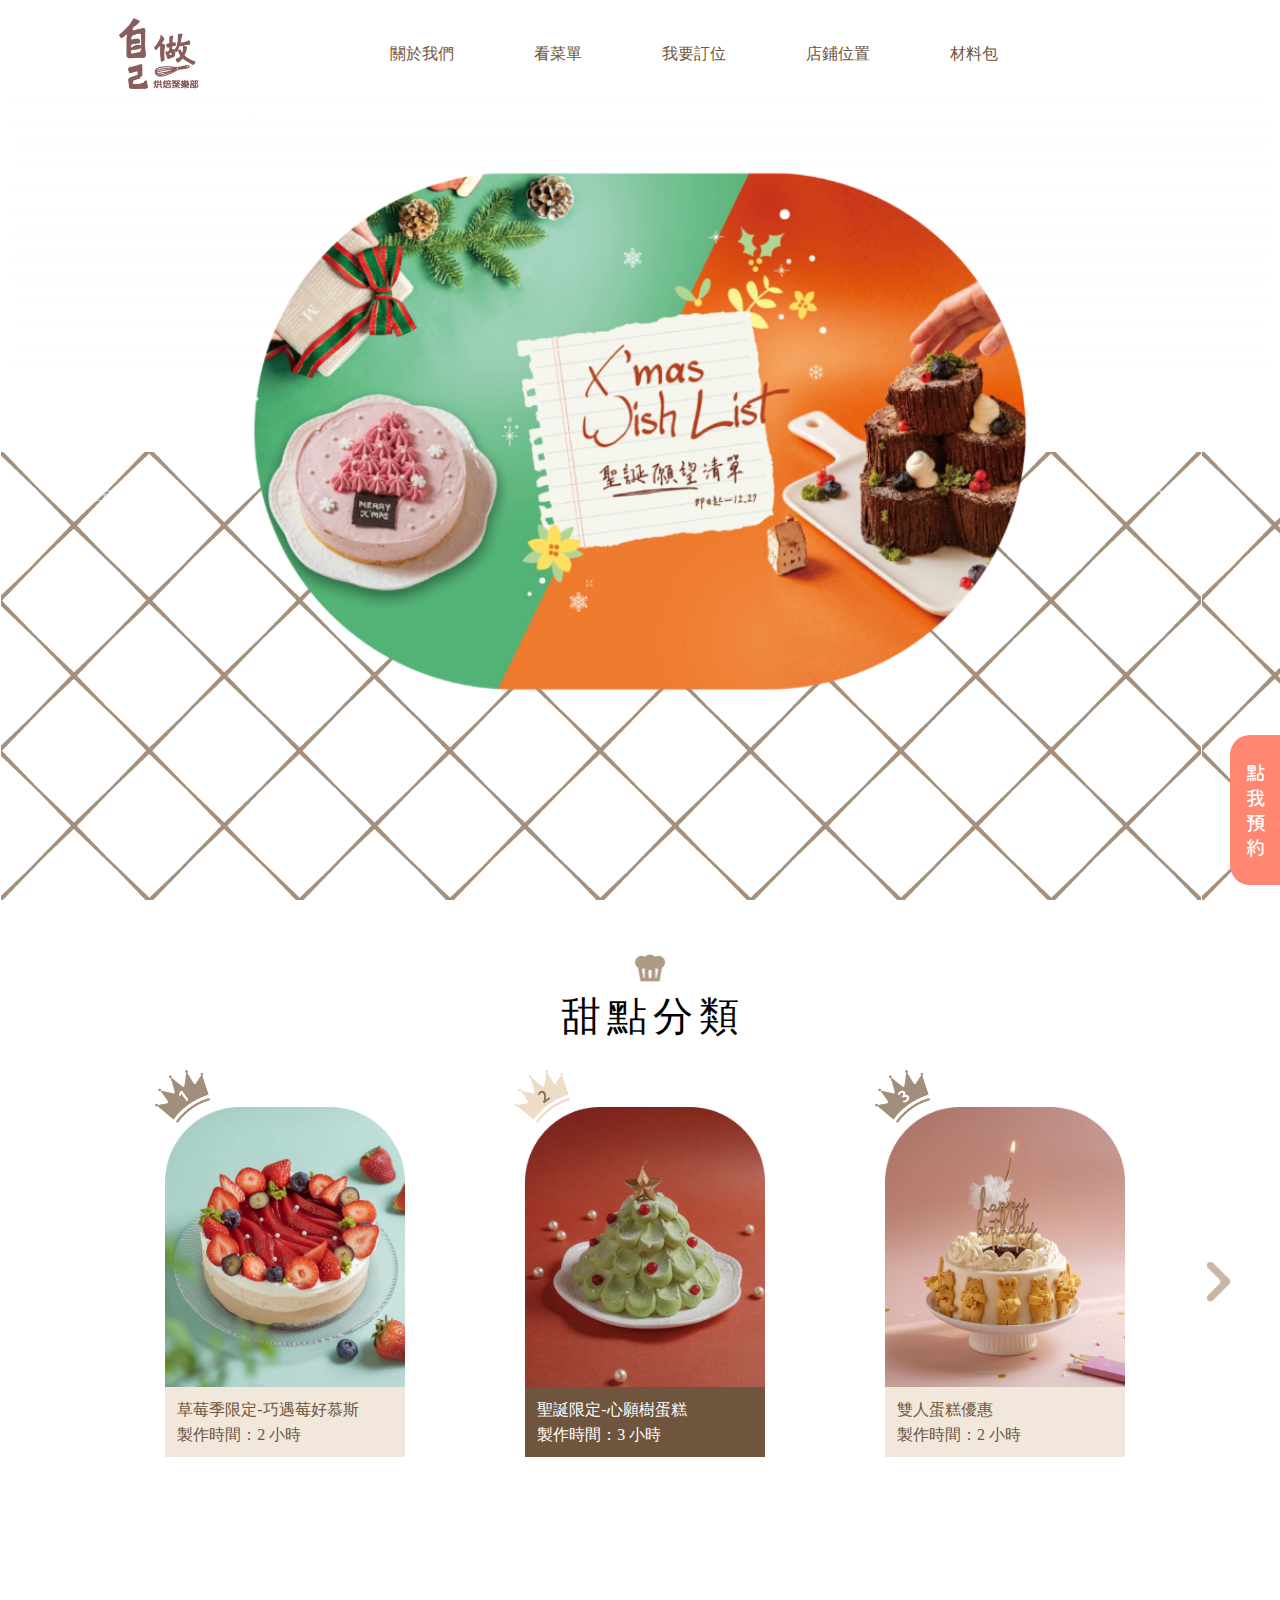
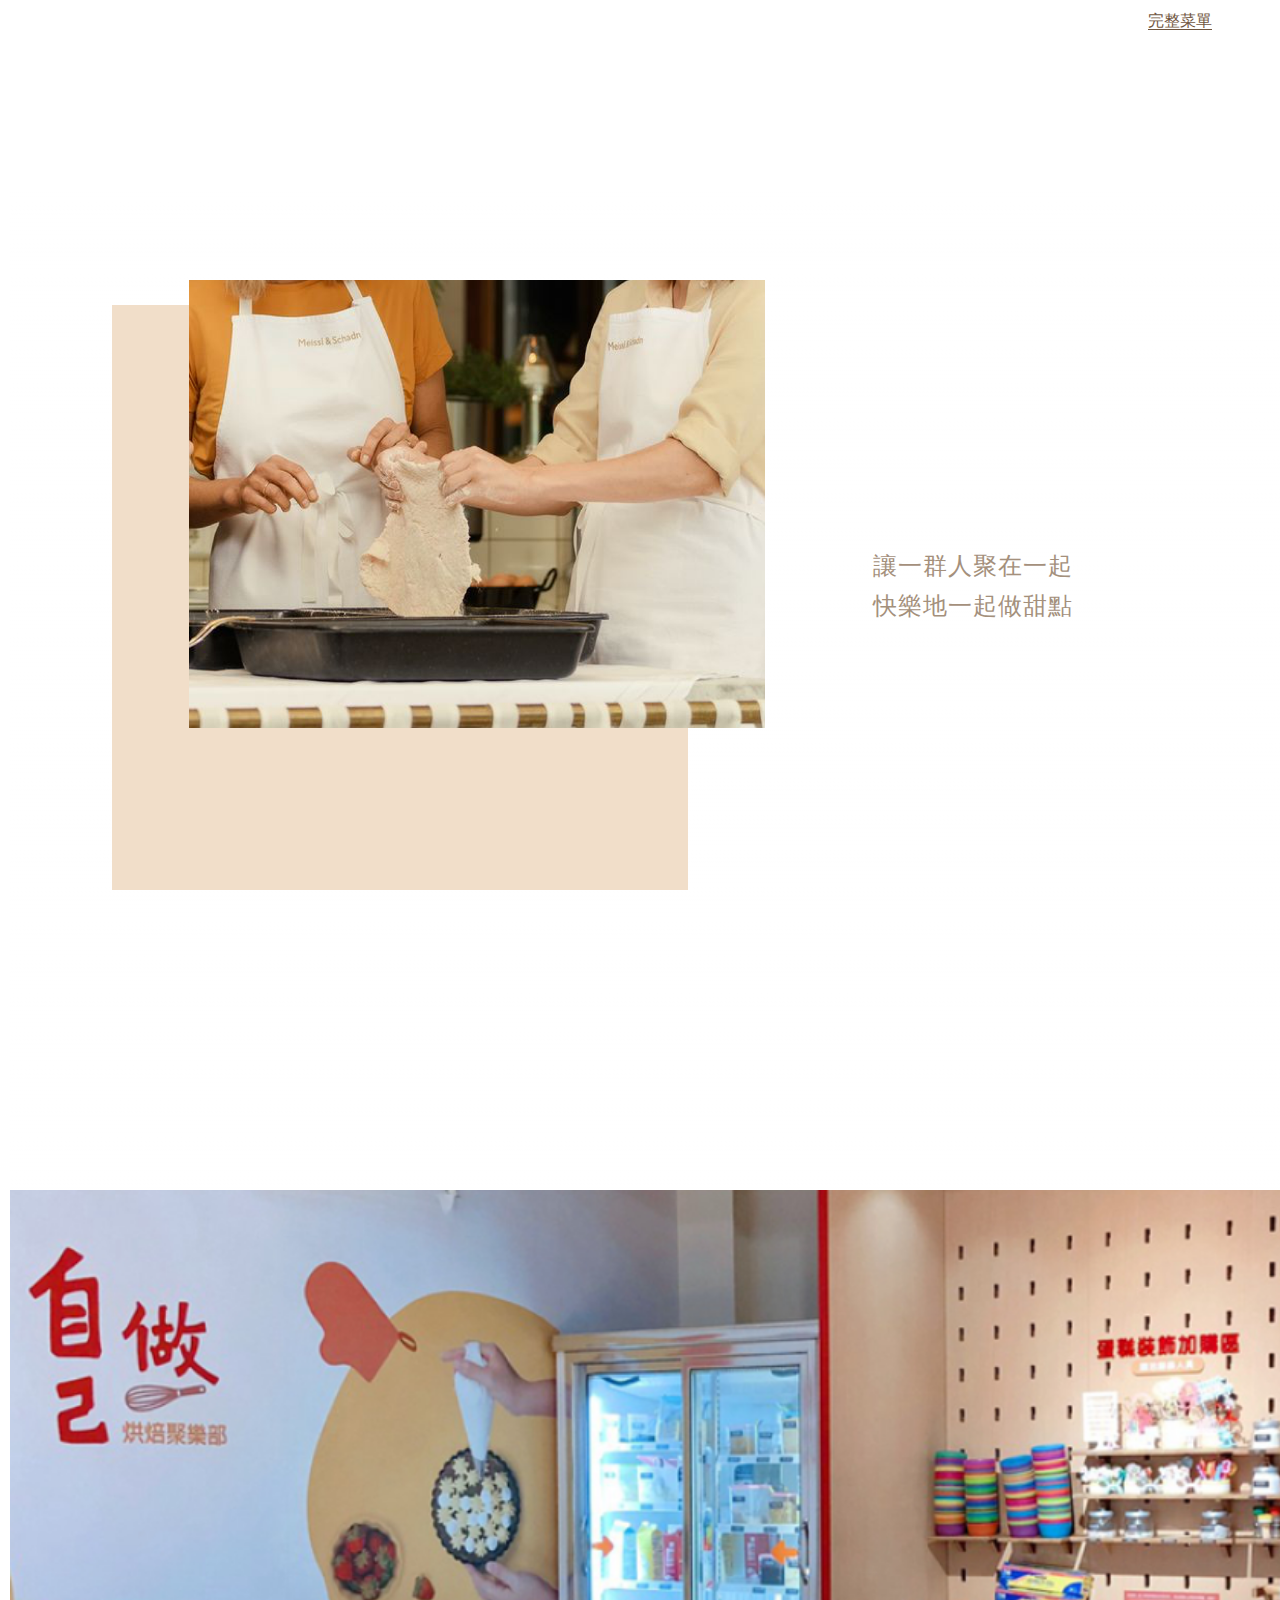
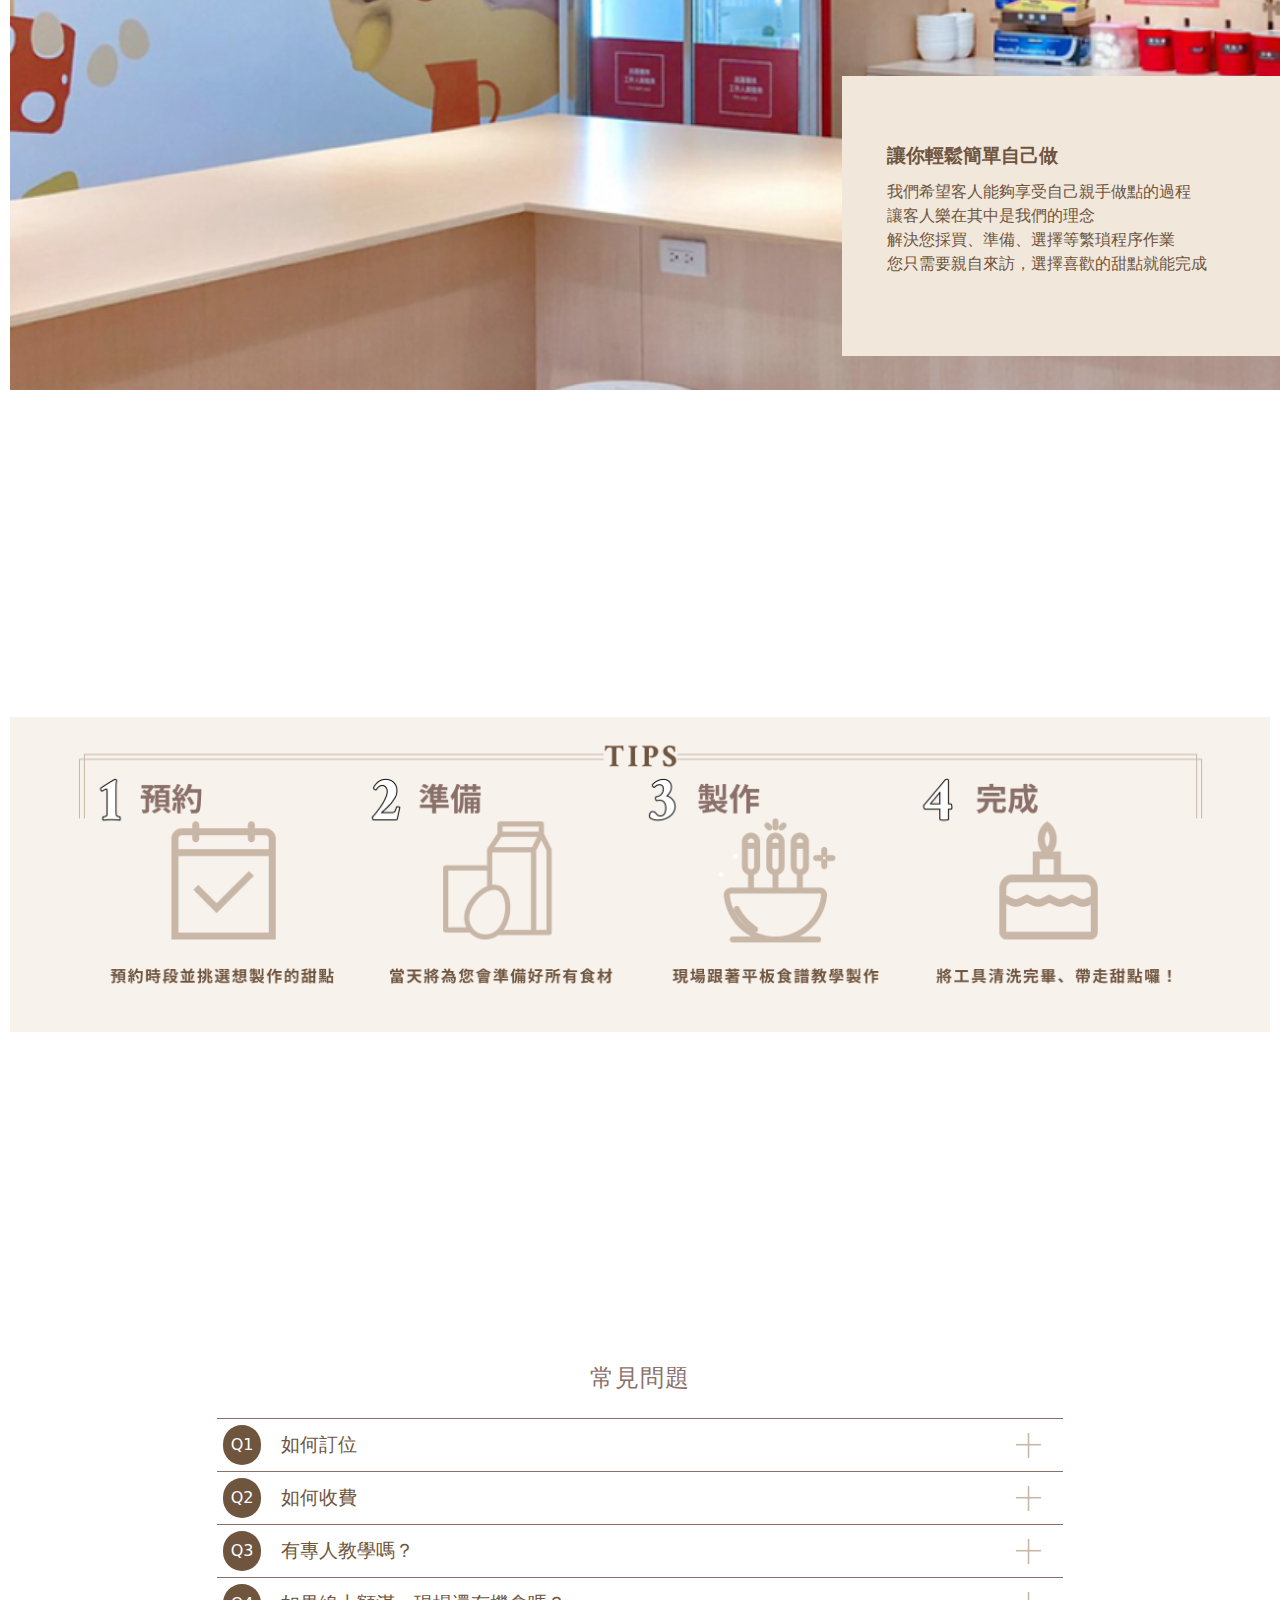
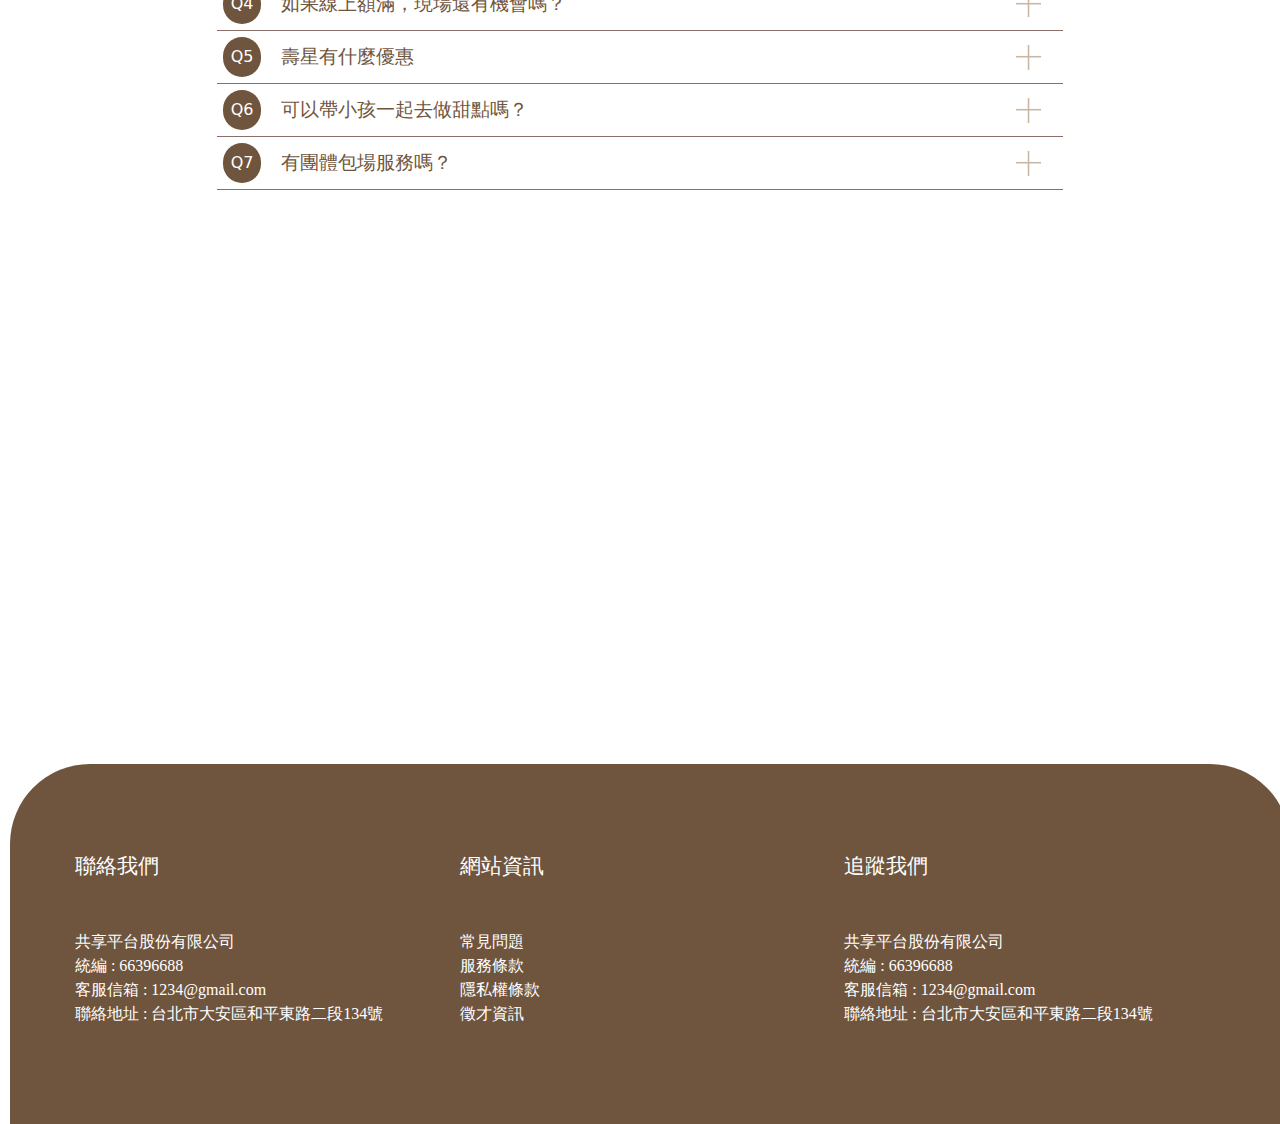
==== commit d52ffc4c: "carouselOK" ====
--- a/index.html
+++ b/index.html
@@ -44,9 +44,27 @@
             
                     <div class="BrownLines"></div>
                 <!-- <img src="./img/深棕色交叉線.png" alt="" class="BrownLines"> -->
-                    <img src="./img/聖誕2圓角.png" class="HomepageTop" alt="">
+                    <!-- <img src="./img/聖誕2圓角.png" class="HomepageTop" alt=""> -->
                     
-               
+                    <!-- carousel -->
+                    <div id="carouselExample" class="carousel slide" data-ride="carousel" data-interval="2000">
+                        <div class="carousel-inner">
+                          <div class="carousel-item active">
+                            <img class="d-block w-100" src="./img/聖誕2圓角.png" alt="First slide">
+                          </div>
+                          <div class="carousel-item">
+                            <img class="d-block w-100" src="./img/聖誕3.png" alt="Second slide">
+                          </div>
+                        </div>
+                        <a class="carousel-control-prev" href="#carouselExample" role="button" data-slide="prev">
+                          <span class="carousel-control-prev-icon" aria-hidden="true"></span>
+                          <span class="sr-only">Previous</span>
+                        </a>
+                        <a class="carousel-control-next" href="#carouselExample" role="button" data-slide="next">
+                          <span class="carousel-control-next-icon" aria-hidden="true"></span>
+                          <span class="sr-only">Next</span>
+                        </a>
+                      </div>
            
             <!-- <div class="HomepageRight">
                 <h6 class="h6 top">讓你輕鬆簡單自己做
@@ -202,12 +220,12 @@
             <h2 style="color: #8B706A;margin-bottom: 20px;">常見問題</h2>
             <div class="questionbox" id="qa1">
                 <div class="question">
-                    <div class="ques_num">Q1</div>
-                    <h3 class="h3 qa">如何訂位</h3>
+                    <div class="ques_num" id="ques_num1">Q1</div>
+                    <h3 class="h3 qa" id="ques_title1">如何訂位</h3>
                     <div class="btn_qa" id="btn_qa1"></div>
                 </div>
                 <div class="answer" id="ans1">
-                    <h6 style="color:#A4907C">Lorem ipsum, dolor sit amet consectetur adipisicing elit. Deserunt, sunt.</h6>
+                    <h6 style="color:#A4907C;line-height: 150%;" id="cont1">可使用官網或撥打訂位專線 0965-833928 進行訂位;<br>每月1號會開放下個月的訂位,也可直接到現場候位。</h6>
                 </div>
             </div>
             <div class="questionbox middle" id="qa2">
@@ -217,7 +235,7 @@
                     <div class="btn_qa" id="btn_qa2"></div>
                 </div>
                 <div class="answer" id="ans2">
-                    <h6 style="color:#A4907C">Lorem ipsum, dolor sit amet consectetur adipisicing elit. Deserunt, sunt.</h6>
+                    <h6 style="color:#A4907C;line-height: 150%;">我們將直接收取菜單上標示的甜點費用因甜點都另外我們是「一份甜點限一人陪同」,<br>因此若是兩位一起過來製作另外一位朋友會加收陪同入場費用$129。</h6>
                 </div>
             </div>
             <div class="questionbox middle" id="qa3">
@@ -227,7 +245,7 @@
                     <div class="btn_qa" id="btn_qa3"></div>
                 </div>
                 <div class="answer" id="ans3">
-                    <h6 style="color:#A4907C">Lorem ipsum, dolor sit amet consectetur adipisicing elit. Deserunt, sunt.</h6>
+                    <h6 style="color:#A4907C;line-height: 150%;">所有的甜點製作過程都已經拍成影片及寫成文字步驟說明,放在平板電腦中,<br>採自己看平板電腦自己做的方式完成甜點製作過程中有任何問題,都可以詢問現場夥伴。</h6>
                 </div>
             </div>
             <div class="questionbox middle" id="qa4">
@@ -237,7 +255,7 @@
                     <div class="btn_qa" id="btn_qa4"></div>
                 </div>
                 <div class="answer" id="ans4">
-                    <h6 style="color:#A4907C">Lorem ipsum, dolor sit amet consectetur adipisicing elit. Deserunt, sunt.</h6>
+                    <h6 style="color:#A4907C;line-height: 150%;">可以到到現場留下姓名手機就可先離開,一有空位我們就會依候位順序通知，需要在15分鐘內回來，或者隨時登入線上預約網站查看訂位狀況,一旦有人取消,即可進行訂位。</h6>
                 </div>
             </div>
             <div class="questionbox middle" id="qa5">
@@ -247,7 +265,7 @@
                     <div class="btn_qa" id="btn_qa5"></div>
                 </div>
                 <div class="answer" id="ans5">
-                    <h6 style="color:#A4907C">Lorem ipsum, dolor sit amet consectetur adipisicing elit. Deserunt, sunt.</h6>
+                    <h6 style="color:#A4907C;line-height: 150%;">「當日壽星」本人來自己做,出示身份證件、line@聚樂人資料,就可以免費做一個固定專屬的4时生日蛋糕,或是您也可以付費選擇生日蛋糕升級版或選做其它甜點69折。</h6>
                 </div>
             </div>
             <div class="questionbox middle" id="qa6">
@@ -257,7 +275,7 @@
                     <div class="btn_qa" id="btn_qa6"></div>
                 </div>
                 <div class="answer" id="ans6">
-                    <h6 style="color:#A4907C">Lorem ipsum, dolor sit amet consectetur adipisicing elit. Deserunt, sunt.</h6>
+                    <h6 style="color:#A4907C;line-height: 150%;">基於安全考量,無論是否有大人陪同,我們所有分店都無法接待12歲以下小朋友。</h6>
                 </div>
             </div>
             <div class="questionbox middle" id="qa7">
@@ -267,7 +285,9 @@
                     <div class="btn_qa" id="btn_qa7"></div>
                 </div>
                 <div class="answer" id="ans7">
-                    <h6 style="color:#A4907C">Lorem ipsum, dolor sit amet consectetur adipisicing elit. Deserunt, sunt.</h6>
+                    <h6 style="color:#A4907C;line-height: 150%;">a.各店包場/包館金額不同,但都可折抵當天消費不足仍需付包場/包館費,超過則需補差額。<br>
+                        b.訂位需在確認後三天內繳付4000元之訂金。<br>
+                        c.超過原定時間需再加收場租費但需視現場實際狀況決定是否可增加時間,提早結束不退費。</h6>
                 </div>
             </div>
             
@@ -318,5 +338,8 @@
     
 
     
+    <script src="https://cdn.jsdelivr.net/npm/@popperjs/core@2.11.6/dist/umd/popper.min.js"></script>
+    <script src="https://maxcdn.bootstrapcdn.com/bootstrap/4.0.0/js/bootstrap.min.js"></script>
+    
 </body>
 </html>--- a/css/index.css
+++ b/css/index.css
@@ -472,6 +472,12 @@
     height: 80%;
     
 }
+.carousel-inner img {
+    margin-top: -110px;
+    height: auto;
+    width: 100%;
+    scale: 68%;
+}
 
 @media (max-width:768px) {
     .topics {
@@ -922,9 +928,10 @@
     border: 1px solid #8B706A;
     border-left: none;
     border-right: none;
-    padding: 6px 0;
+    padding: 6px;
     display: flex;
     flex-direction: column;
+    /* border-radius: 5px; */
 }
 .question {
     display: flex;
@@ -943,6 +950,7 @@
     padding: 8px;
     margin-right: 20px;
 }
+
 
 .answer {
     width: 80%;
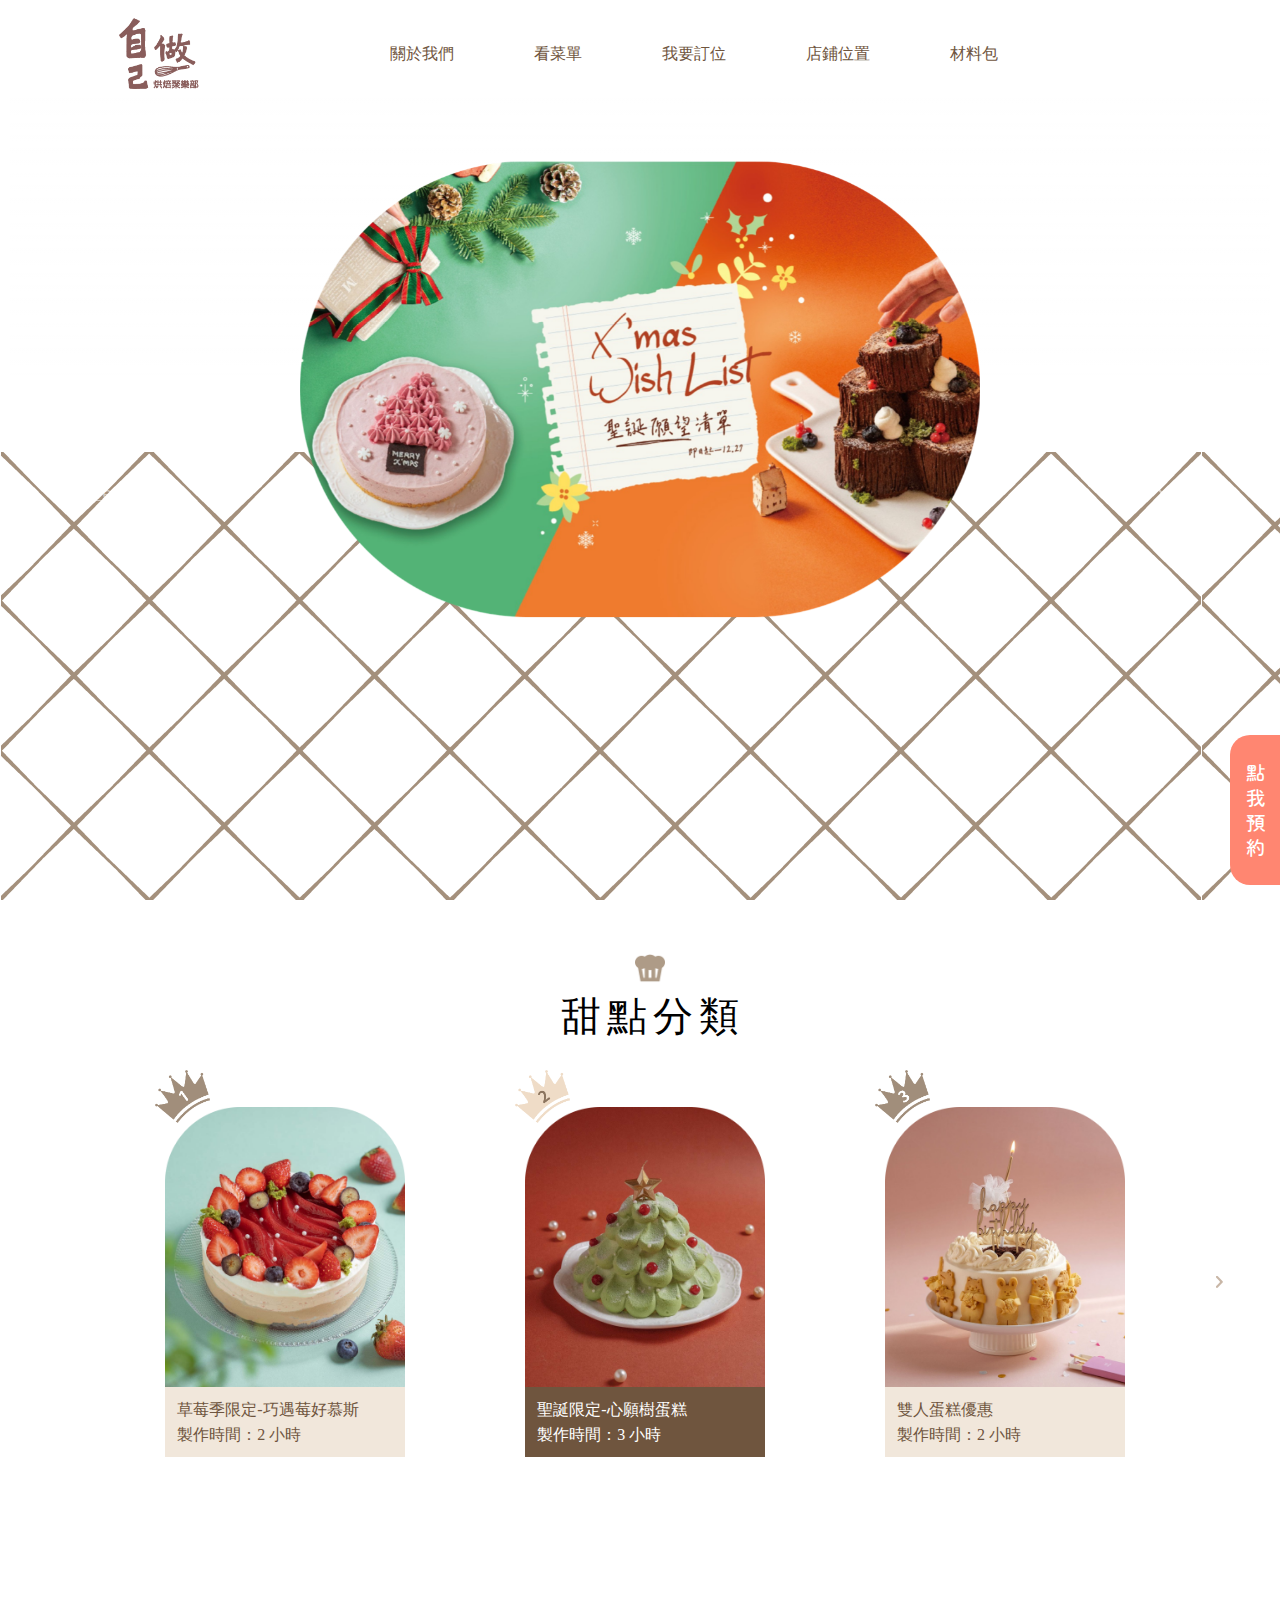
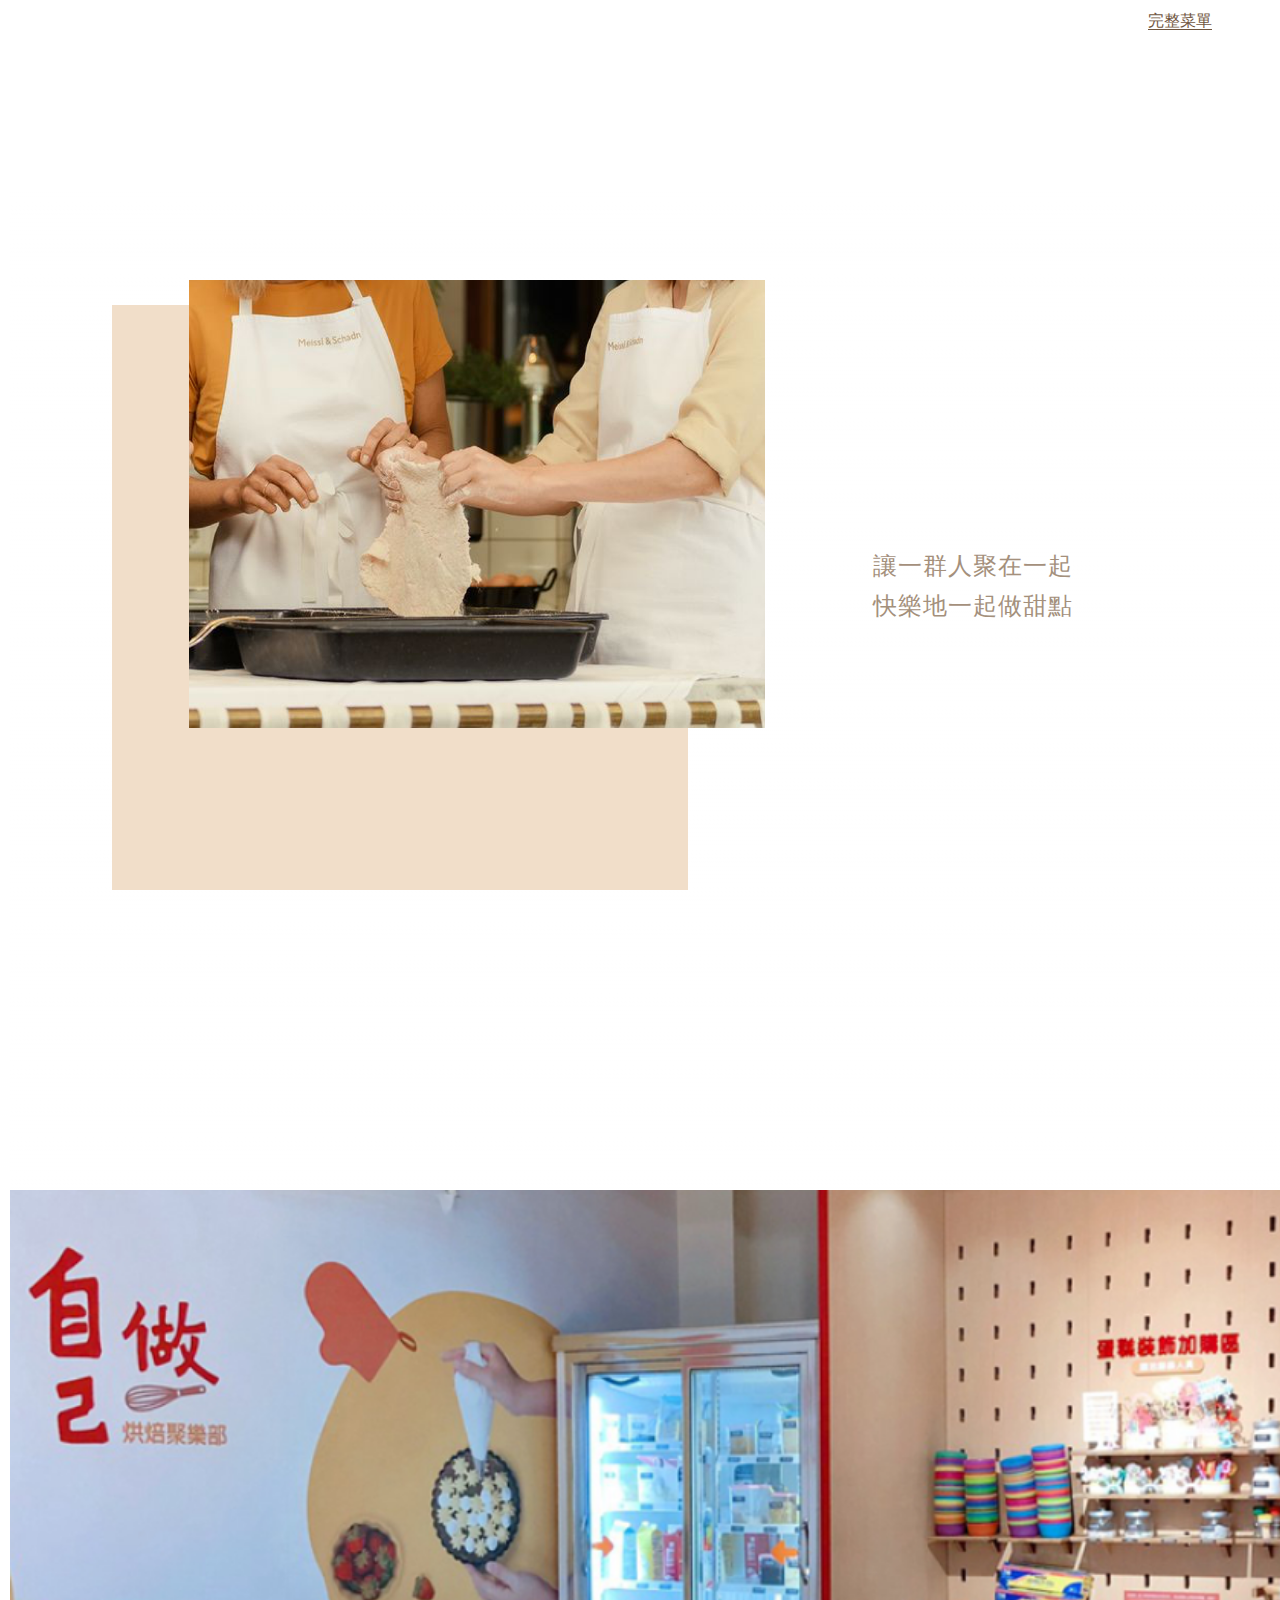
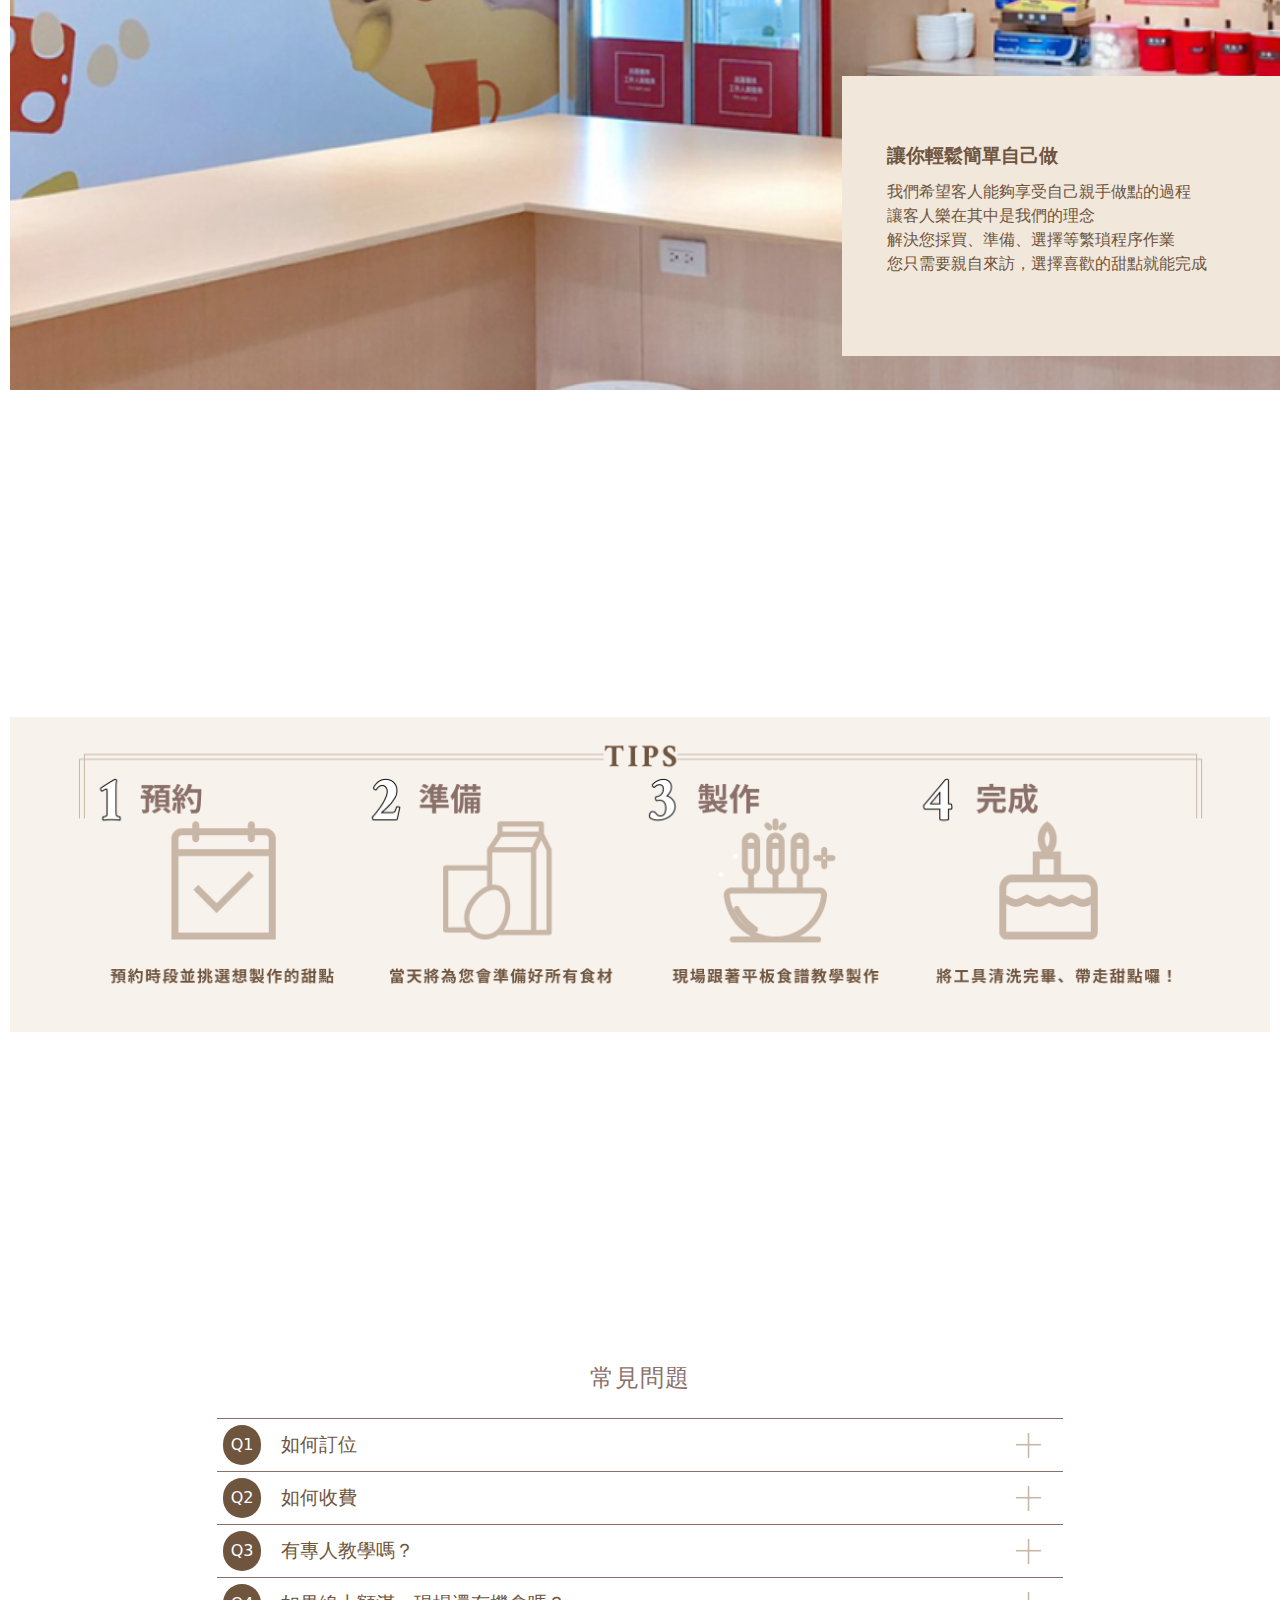
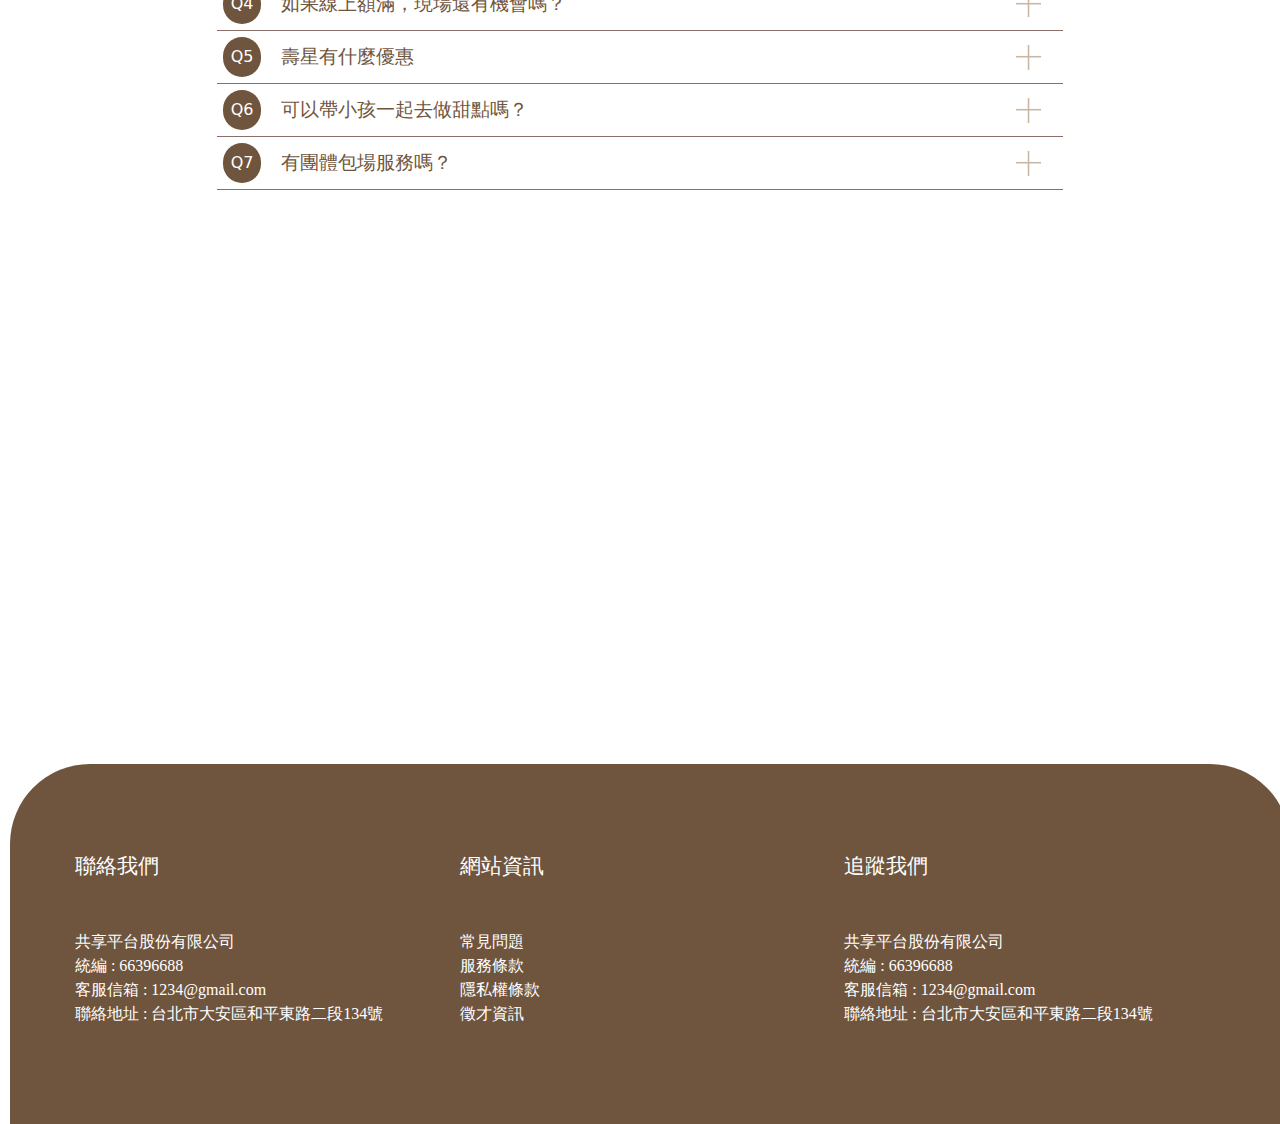
==== commit 63a7936f: "qaOK" ====
--- a/index.html
+++ b/index.html
@@ -230,62 +230,62 @@
             </div>
             <div class="questionbox middle" id="qa2">
                 <div class="question">
-                    <div class="ques_num">Q2</div>
-                    <h3 class="h3 qa">如何收費</h3>
+                    <div class="ques_num" id="ques_num2">Q2</div>
+                    <h3 class="h3 qa" id="ques_title2">如何收費</h3>
                     <div class="btn_qa" id="btn_qa2"></div>
                 </div>
                 <div class="answer" id="ans2">
-                    <h6 style="color:#A4907C;line-height: 150%;">我們將直接收取菜單上標示的甜點費用因甜點都另外我們是「一份甜點限一人陪同」,<br>因此若是兩位一起過來製作另外一位朋友會加收陪同入場費用$129。</h6>
+                    <h6 style="color:#A4907C;line-height: 150%;" id="cont2">我們將直接收取菜單上標示的甜點費用因甜點都另外我們是「一份甜點限一人陪同」,<br>因此若是兩位一起過來製作另外一位朋友會加收陪同入場費用$129。</h6>
                 </div>
             </div>
             <div class="questionbox middle" id="qa3">
                 <div class="question">
-                    <div class="ques_num">Q3</div>
-                    <h3 class="h3 qa">有專人教學嗎？</h3>
+                    <div class="ques_num" id="ques_num3">Q3</div>
+                    <h3 class="h3 qa" id="ques_title3">有專人教學嗎？</h3>
                     <div class="btn_qa" id="btn_qa3"></div>
                 </div>
                 <div class="answer" id="ans3">
-                    <h6 style="color:#A4907C;line-height: 150%;">所有的甜點製作過程都已經拍成影片及寫成文字步驟說明,放在平板電腦中,<br>採自己看平板電腦自己做的方式完成甜點製作過程中有任何問題,都可以詢問現場夥伴。</h6>
+                    <h6 style="color:#A4907C;line-height: 150%;" id="cont3">所有的甜點製作過程都已經拍成影片及寫成文字步驟說明,放在平板電腦中,<br>採自己看平板電腦自己做的方式完成甜點製作過程中有任何問題,都可以詢問現場夥伴。</h6>
                 </div>
             </div>
             <div class="questionbox middle" id="qa4">
                 <div class="question">
-                    <div class="ques_num">Q4</div>
-                    <h3 class="h3 qa">如果線上額滿，現場還有機會嗎？</h3>
+                    <div class="ques_num" id="ques_num4">Q4</div>
+                    <h3 class="h3 qa" id="ques_title4">如果線上額滿，現場還有機會嗎？</h3>
                     <div class="btn_qa" id="btn_qa4"></div>
                 </div>
                 <div class="answer" id="ans4">
-                    <h6 style="color:#A4907C;line-height: 150%;">可以到到現場留下姓名手機就可先離開,一有空位我們就會依候位順序通知，需要在15分鐘內回來，或者隨時登入線上預約網站查看訂位狀況,一旦有人取消,即可進行訂位。</h6>
+                    <h6 style="color:#A4907C;line-height: 150%;" id="cont4">可以到到現場留下姓名手機就可先離開,一有空位我們就會依候位順序通知，需要在15分鐘內回來，或者隨時登入線上預約網站查看訂位狀況,一旦有人取消,即可進行訂位。</h6>
                 </div>
             </div>
             <div class="questionbox middle" id="qa5">
                 <div class="question">
-                    <div class="ques_num">Q5</div>
-                    <h3 class="h3 qa">壽星有什麼優惠</h3>
+                    <div class="ques_num" id="ques_num5">Q5</div>
+                    <h3 class="h3 qa" id="ques_title5">壽星有什麼優惠</h3>
                     <div class="btn_qa" id="btn_qa5"></div>
                 </div>
                 <div class="answer" id="ans5">
-                    <h6 style="color:#A4907C;line-height: 150%;">「當日壽星」本人來自己做,出示身份證件、line@聚樂人資料,就可以免費做一個固定專屬的4时生日蛋糕,或是您也可以付費選擇生日蛋糕升級版或選做其它甜點69折。</h6>
+                    <h6 style="color:#A4907C;line-height: 150%;" id="cont5">「當日壽星」本人來自己做,出示身份證件、line@聚樂人資料,就可以免費做一個固定專屬的4时生日蛋糕,或是您也可以付費選擇生日蛋糕升級版或選做其它甜點69折。</h6>
                 </div>
             </div>
             <div class="questionbox middle" id="qa6">
                 <div class="question">
-                    <div class="ques_num">Q6</div>
-                    <h3 class="h3 qa">可以帶小孩一起去做甜點嗎？</h3>
+                    <div class="ques_num" id="ques_num6">Q6</div>
+                    <h3 class="h3 qa" id="ques_title6">可以帶小孩一起去做甜點嗎？</h3>
                     <div class="btn_qa" id="btn_qa6"></div>
                 </div>
                 <div class="answer" id="ans6">
-                    <h6 style="color:#A4907C;line-height: 150%;">基於安全考量,無論是否有大人陪同,我們所有分店都無法接待12歲以下小朋友。</h6>
+                    <h6 style="color:#A4907C;line-height: 150%;" id="cont6">基於安全考量,無論是否有大人陪同,我們所有分店都無法接待12歲以下小朋友。</h6>
                 </div>
             </div>
             <div class="questionbox middle" id="qa7">
                 <div class="question">
-                    <div class="ques_num">Q7</div>
-                    <h3 class="h3 qa">有團體包場服務嗎？</h3>
+                    <div class="ques_num" id="ques_num7">Q7</div>
+                    <h3 class="h3 qa" id="ques_title7">有團體包場服務嗎？</h3>
                     <div class="btn_qa" id="btn_qa7"></div>
                 </div>
                 <div class="answer" id="ans7">
-                    <h6 style="color:#A4907C;line-height: 150%;">a.各店包場/包館金額不同,但都可折抵當天消費不足仍需付包場/包館費,超過則需補差額。<br>
+                    <h6 style="color:#A4907C;line-height: 150%;" id="cont7">a.各店包場/包館金額不同,但都可折抵當天消費不足仍需付包場/包館費,超過則需補差額。<br>
                         b.訂位需在確認後三天內繳付4000元之訂金。<br>
                         c.超過原定時間需再加收場租費但需視現場實際狀況決定是否可增加時間,提早結束不退費。</h6>
                 </div>
--- a/css/index.css
+++ b/css/index.css
@@ -472,14 +472,28 @@
     height: 80%;
     
 }
+.carousel {
+    display: flex;
+    justify-content: center;
+    align-items: center;
+    padding: 0;
+}
+.carousel-inner {
+    height: 100%;
+    width: 60%;
+}
+
 .carousel-inner img {
-    margin-top: -110px;
-    height: auto;
-    width: 100%;
-    scale: 68%;
+    
 }
 
 @media (max-width:768px) {
+    .carousel-inner img {
+        margin-top: 60px;
+        height: auto;
+        width: 100%;
+        scale: 75%;
+    }
     .topics {
         align-items: center;
         justify-content: center;
@@ -506,6 +520,13 @@
 }
 
 @media (max-width: 480px){
+    .carousel-inner img {
+        margin-left: 3%;
+        margin-top: -1%;
+        height: auto;
+        width: 100%;
+        scale: 85%;
+    }
 
     .topics {
         align-items: center;
@@ -1494,7 +1515,18 @@
 }
 
 
-
+/* building */
+.building {
+    width: 100vw;
+    height: 100vh;
+    background-image: url(../img/棕色交叉線.png);
+    background-position: center center;
+    background-size: contain;
+    background-repeat: repeat-x;
+    display: flex;
+    justify-content: center;
+    align-items: center;
+}
 
 
     
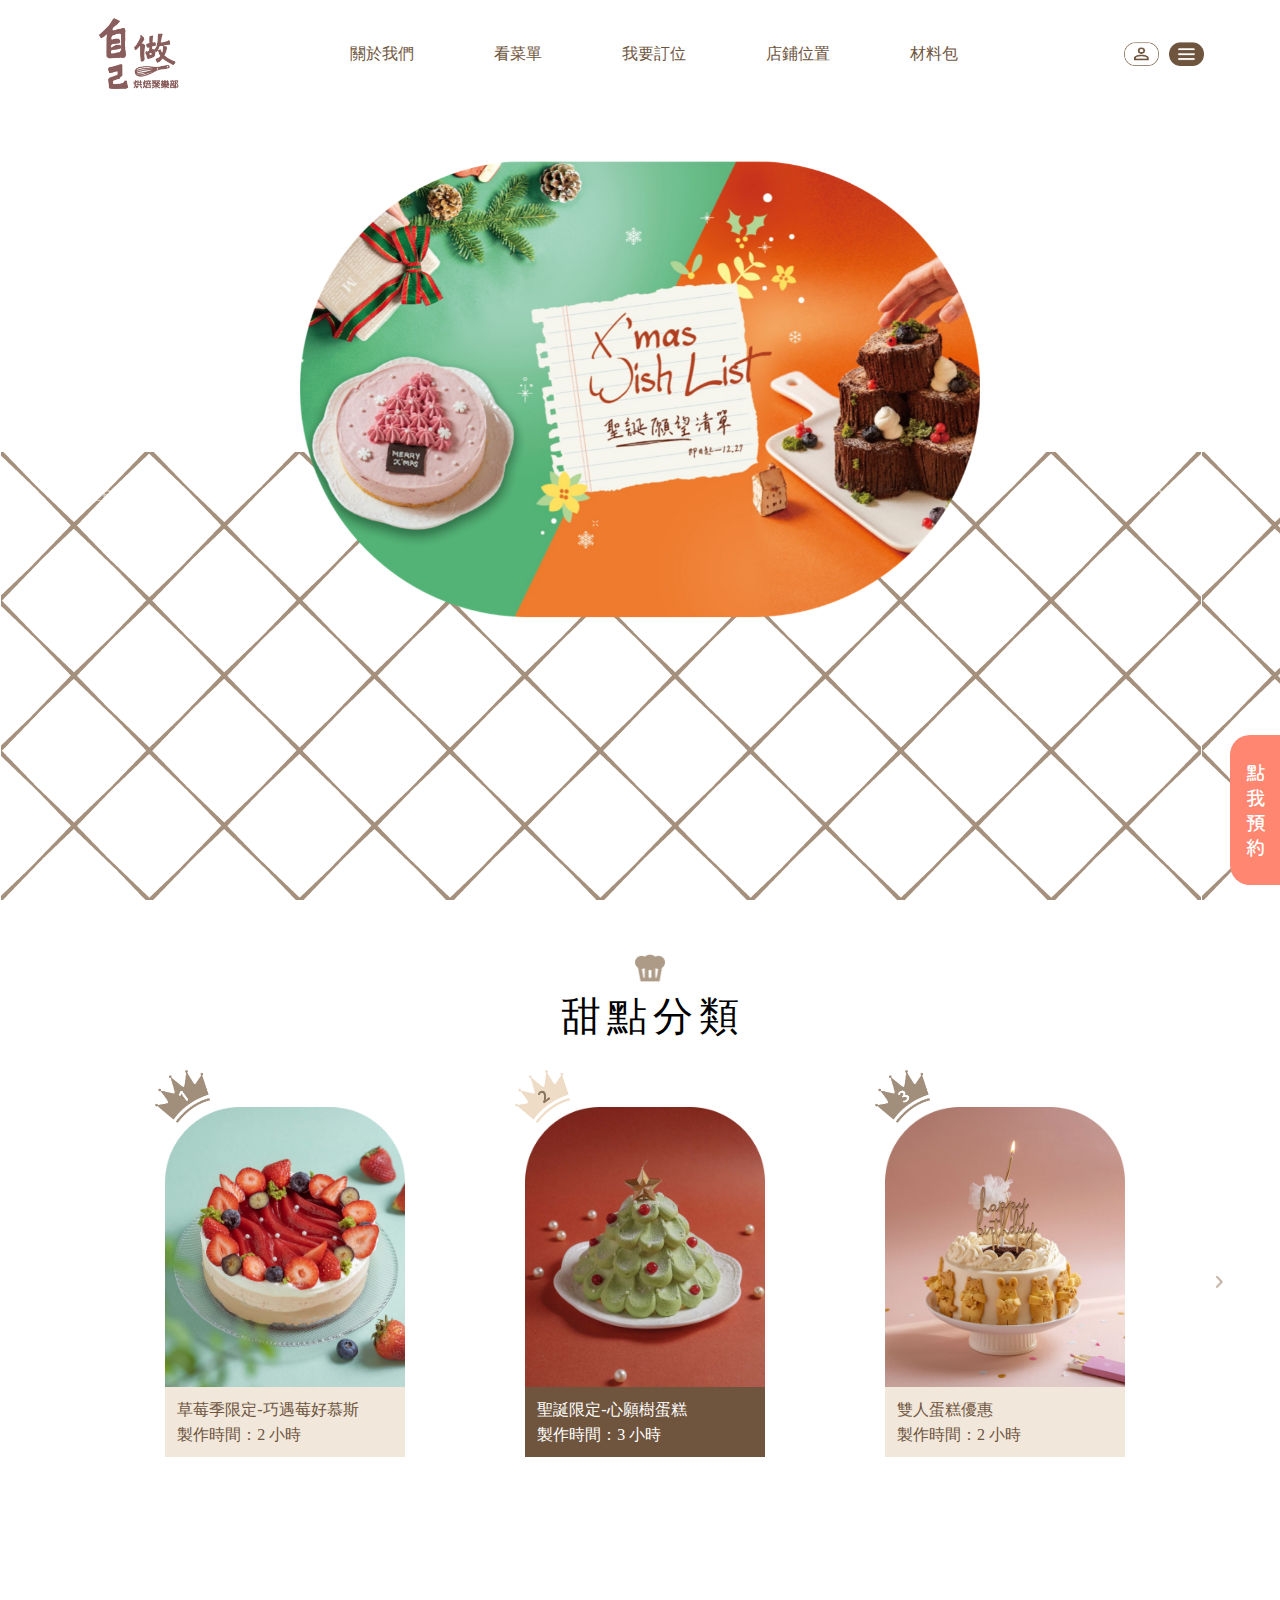
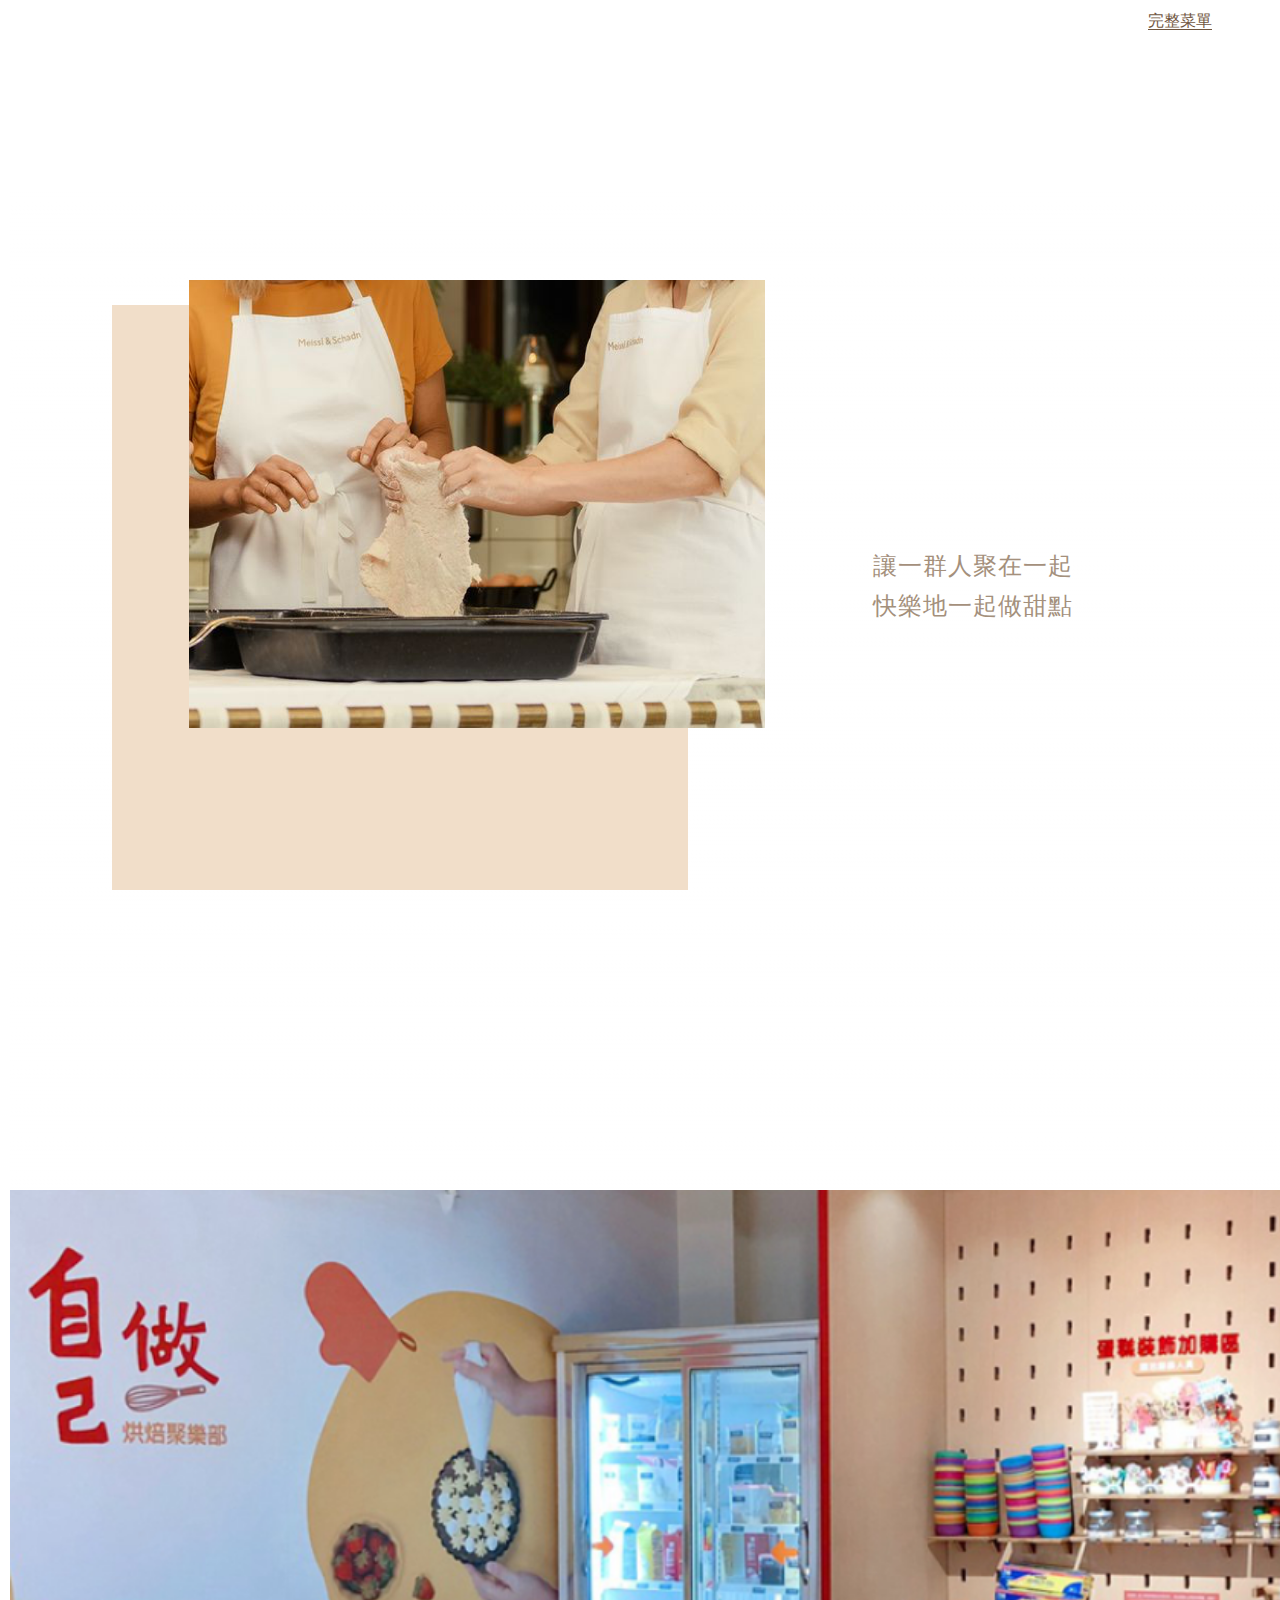
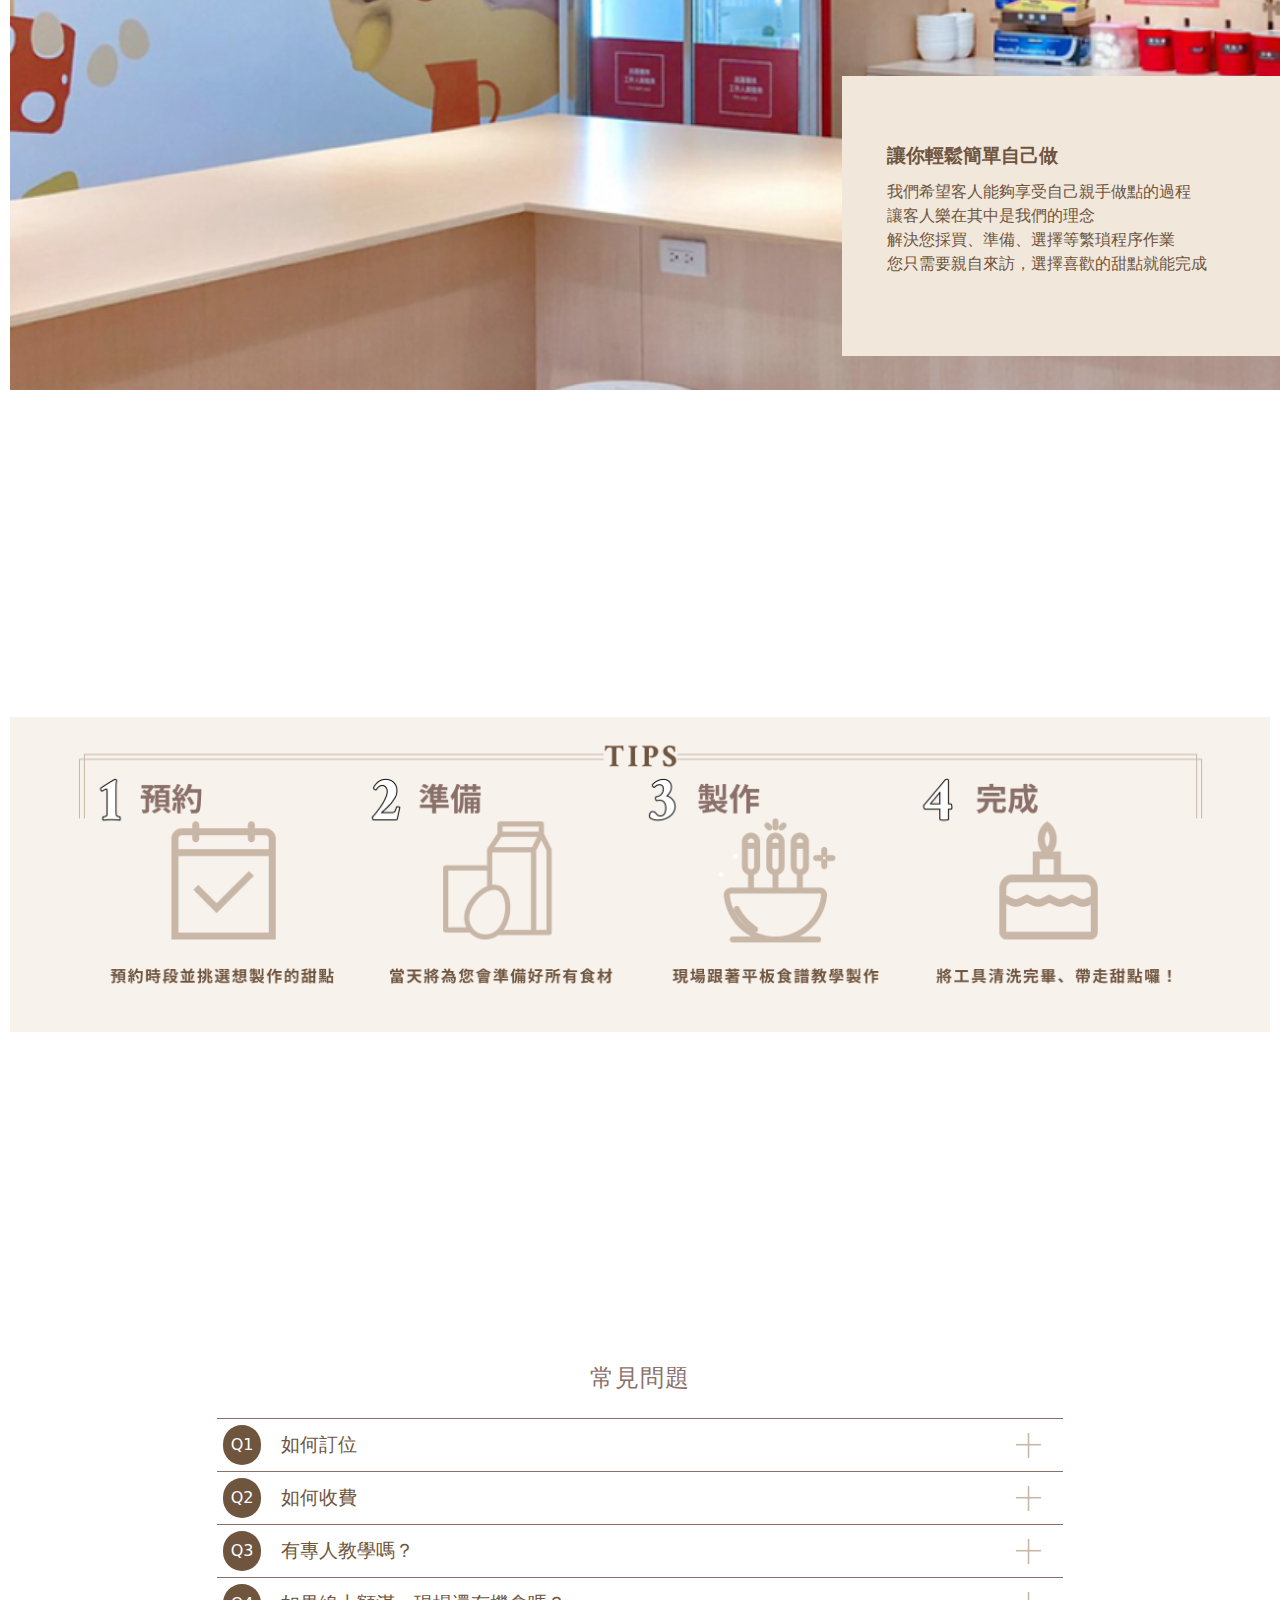
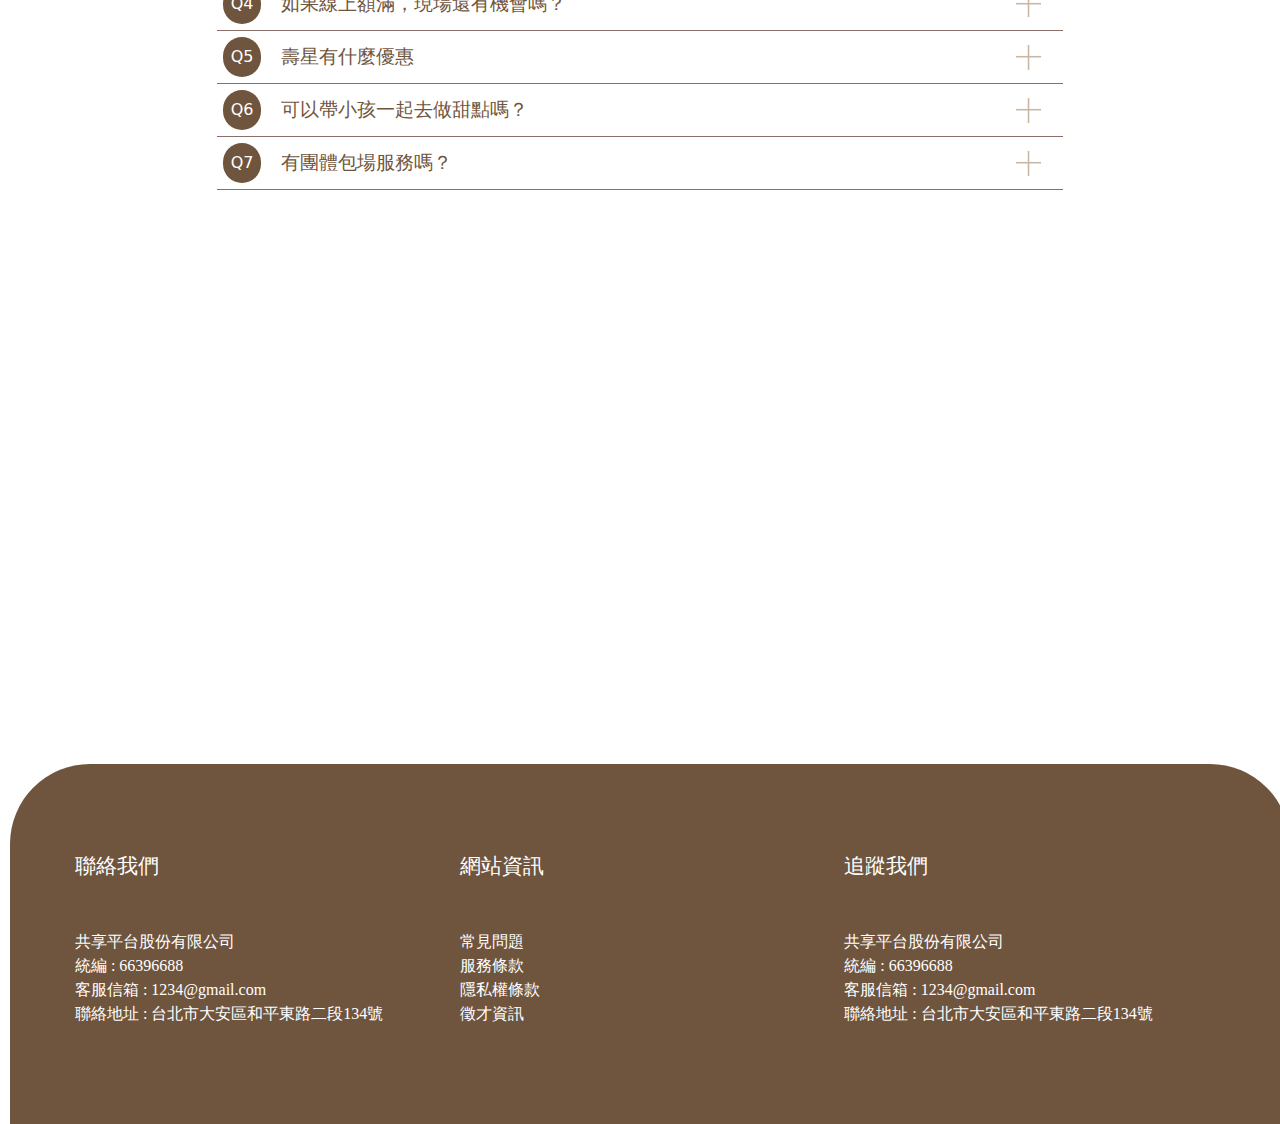
==== commit c98476d4: "login" ====
--- a/index.html
+++ b/index.html
@@ -35,7 +35,9 @@
                     <a href="diypakage.html">材料包</a>
                 </div>
             </div>
-            <div class="logo"></div>
+            <div class="logo logIn">
+                <img src="./img/loginandham.png" alt="" class="logIn">
+            </div>
         </header>
         
         
--- a/css/index.css
+++ b/css/index.css
@@ -106,15 +106,23 @@
     /* outline: solid 1px blue; */
     width: auto;
     height: auto;
-
-
-}
+    display: flex;
+    justify-content: center;
+    align-items: center;
+}
+.logIn {
+    width: 80px;
+}
+
+
 @media (max-width:480px){
     .logo{
         height: 70%;
         width: auto;
     }
-    
+    .logIn {
+        display: none;
+    }
 
 }
 
@@ -488,6 +496,9 @@
 }
 
 @media (max-width:768px) {
+    .carousel-inner{
+        width: 100%;
+    }
     .carousel-inner img {
         margin-top: 60px;
         height: auto;
@@ -520,12 +531,16 @@
 }
 
 @media (max-width: 480px){
+    .carousel-inner{
+        width: 100%;
+
+    }
     .carousel-inner img {
         margin-left: 3%;
         margin-top: -1%;
         height: auto;
         width: 100%;
-        scale: 85%;
+        
     }
 
     .topics {
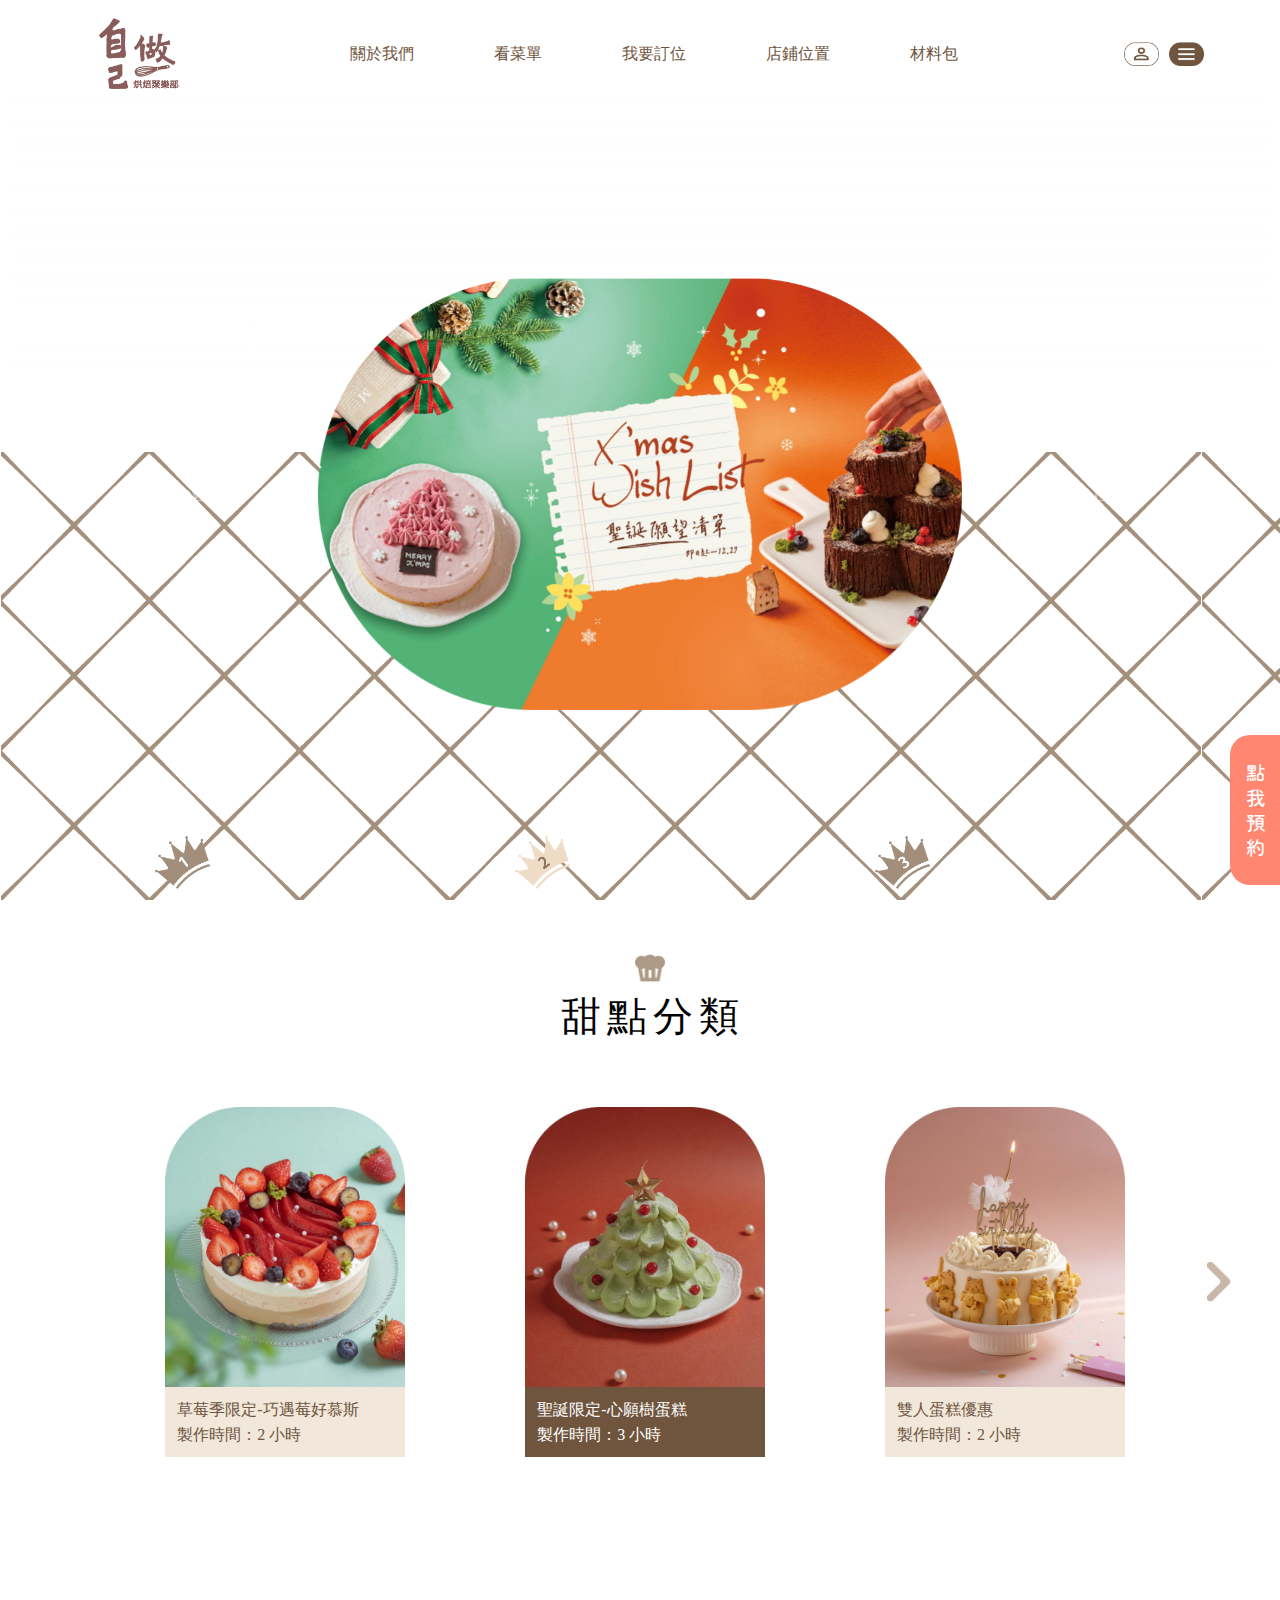
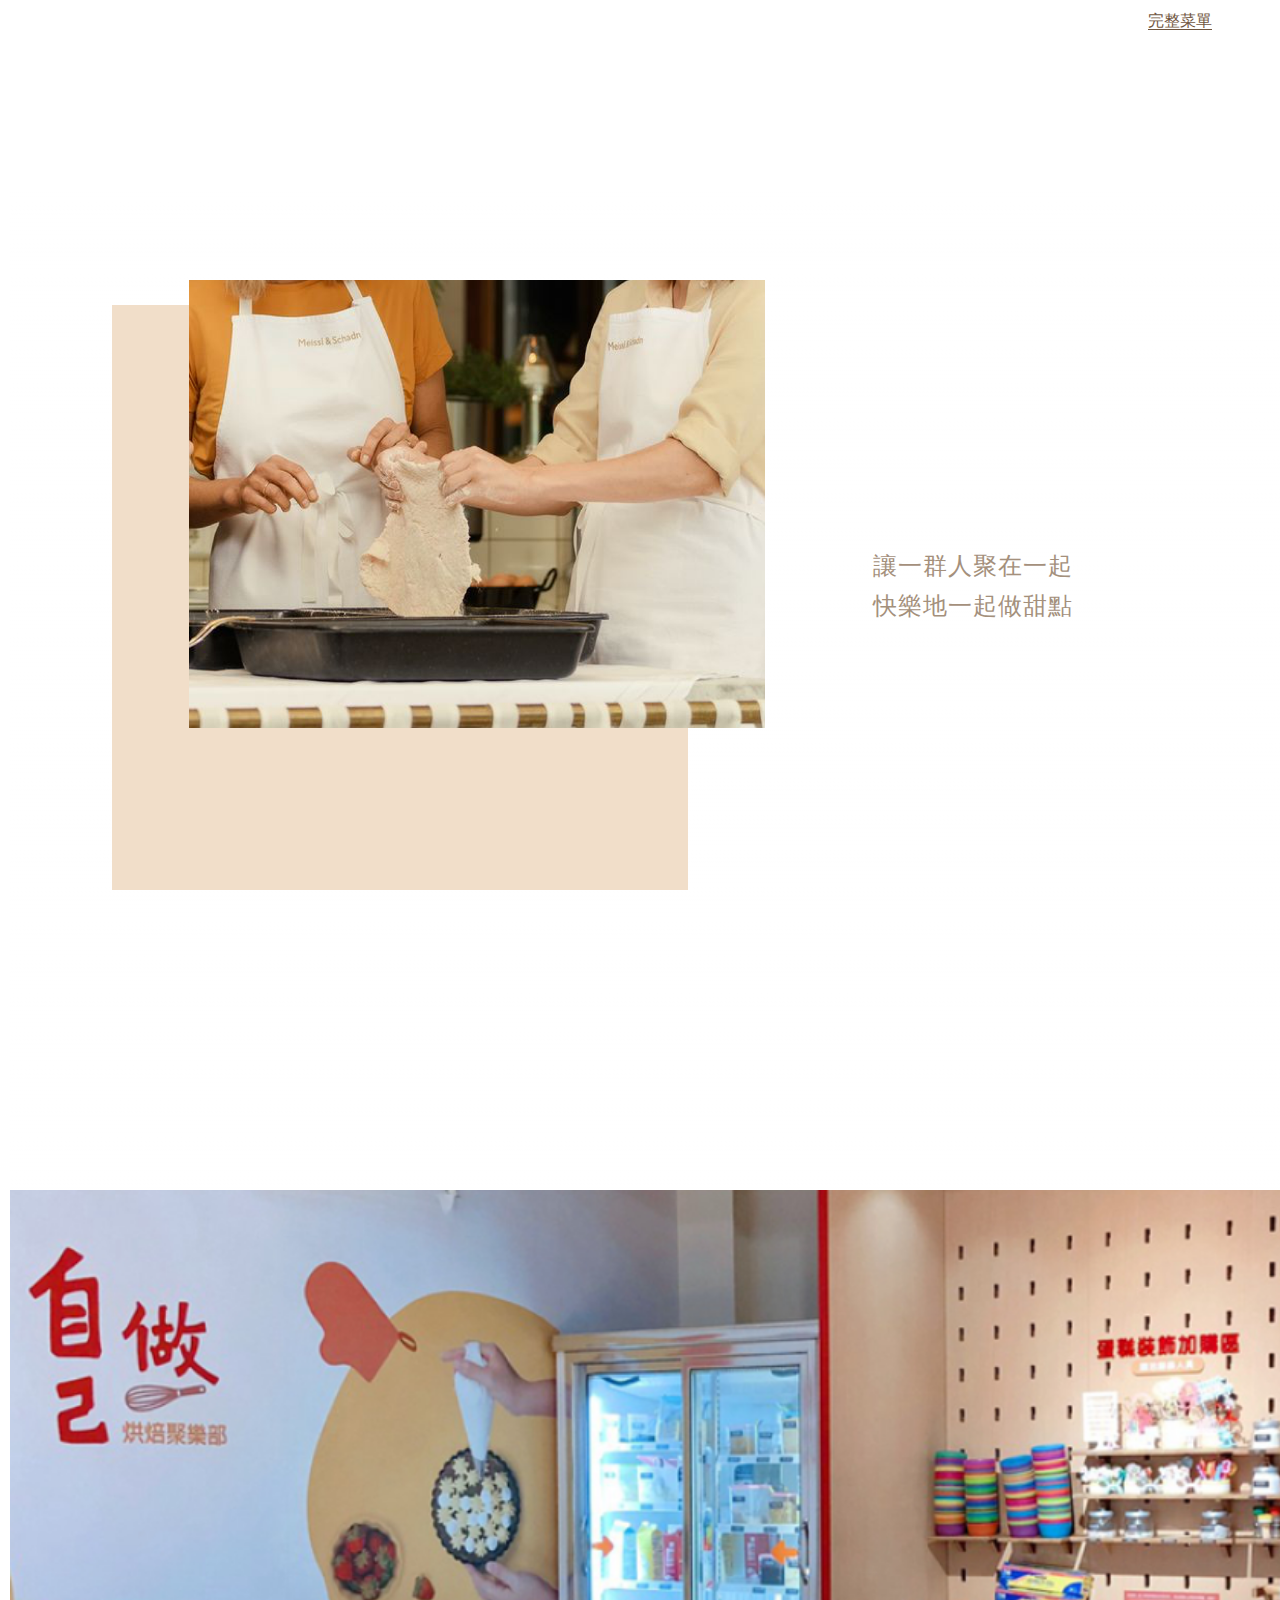
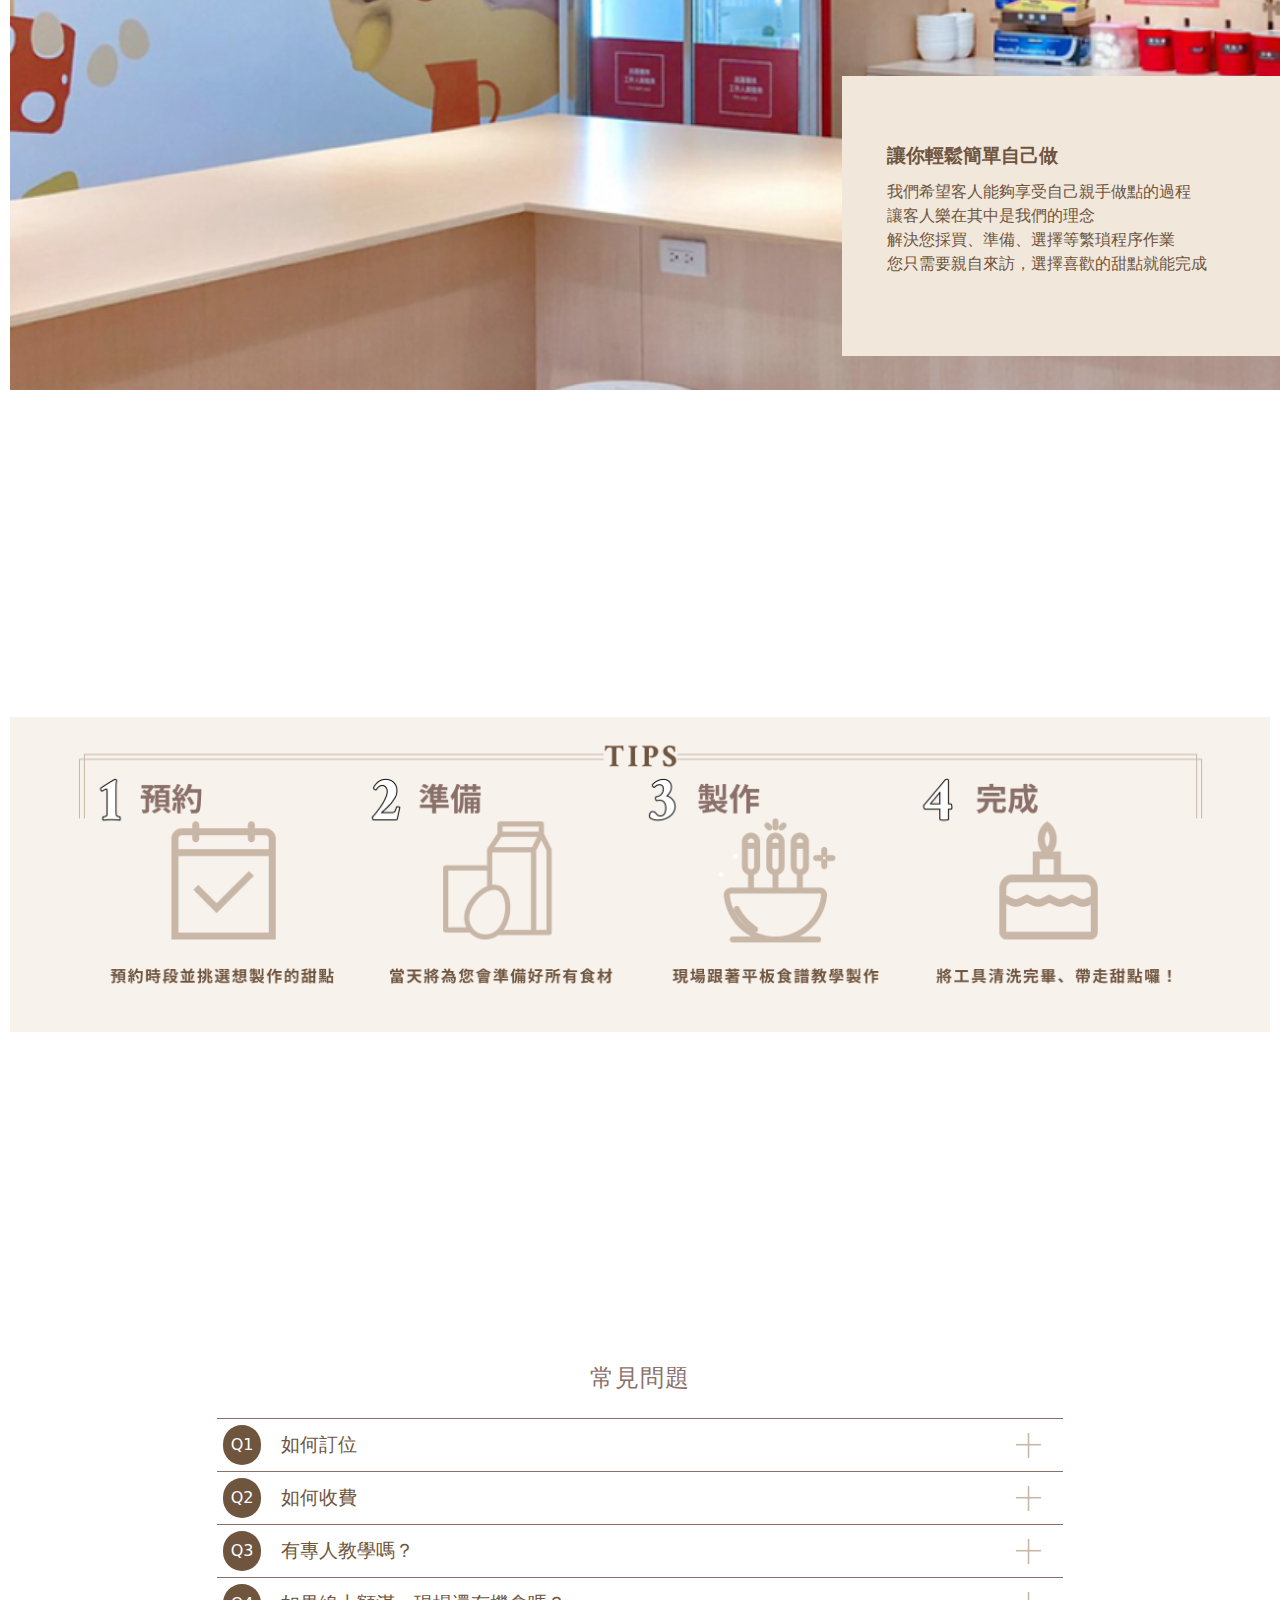
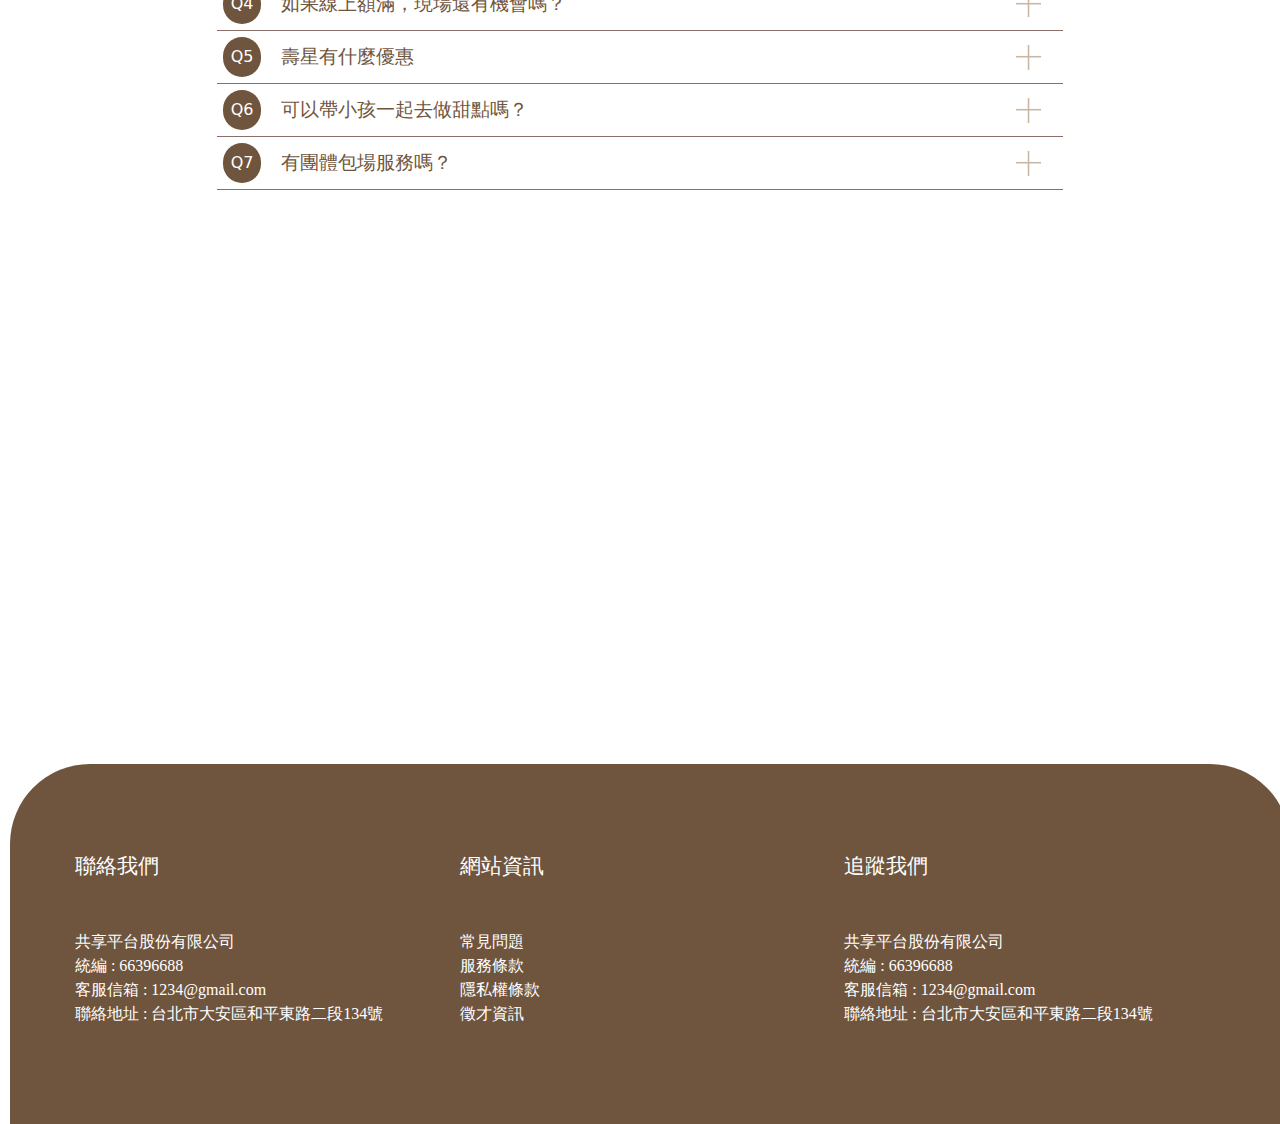
==== commit 9ea08efe: "rankingMT" ====
--- a/index.html
+++ b/index.html
@@ -144,7 +144,7 @@
                 <h1>甜點分類</h1>
             </div>
             
-            <div class="carousel">
+            <div class="carouselll">
                 <div class="btn btn_left" id="btn_left"></div>
                 <div class="menu" id="menuitem">
                     <div class="menu_item" id="cake1">
--- a/css/index.css
+++ b/css/index.css
@@ -55,11 +55,13 @@
     background-position: center center;
     background-size: contain;
     background-repeat: repeat;
+    cursor: url(../img/攪拌棒.png),auto;
 }
 
 
 
 .con {
+    cursor: url(../img/攪拌棒.png),auto;
     width: 100vw;
     height: 100vh;
     /* outline: solid 1x black; */
@@ -788,7 +790,7 @@
 .icon.bread {
     background-image: url(../img/bread.png);
 }
-.carousel {
+.carouselll {
     /* outline: solid 1px blueviolet; */
     /* background-color: blueviolet; */
     width: 100vw;
@@ -798,7 +800,7 @@
     
 
 }
-.carousel.menupage {
+.carouselll.menupage {
     height: 130vh;
 }
 
@@ -845,7 +847,7 @@
     position: absolute;
     top: 0;
     margin-left: -10px;
-    margin-top: 20px;
+    margin-top: 835px;
     width: 55px;
     height: 55px;
     background-image: url(../img/皇冠1.png);
@@ -968,6 +970,7 @@
     display: flex;
     flex-direction: column;
     /* border-radius: 5px; */
+    cursor: pointer;
 }
 .question {
     display: flex;
@@ -1268,14 +1271,12 @@
     .CheckoutMenu.cakepage {
         height: 120vh;
     }
-    .carousel {
+    .carouselll {
         padding: 0% 1%;
         margin-top: 2%;
-        margin-bottom: 2%;
-        
-        
-    }
-    .carousel.cakepage {
+        margin-bottom: 2%; 
+    }
+    .carouselll.cakepage {
         height: 30%;
     }
     .menu {
@@ -1365,14 +1366,14 @@
     .title.menupage {
         height: 10vh;
     }
-    .carousel{
+    .carouselll{
         padding: 0;
     }
-    .carousel.menupage {
+    .carouselll.menupage {
         flex-direction: column;
         height: 120vh;
     }
-    .carousel.cakepage {
+    .carouselll.cakepage {
         height: 120vh;
     }
     .menu{
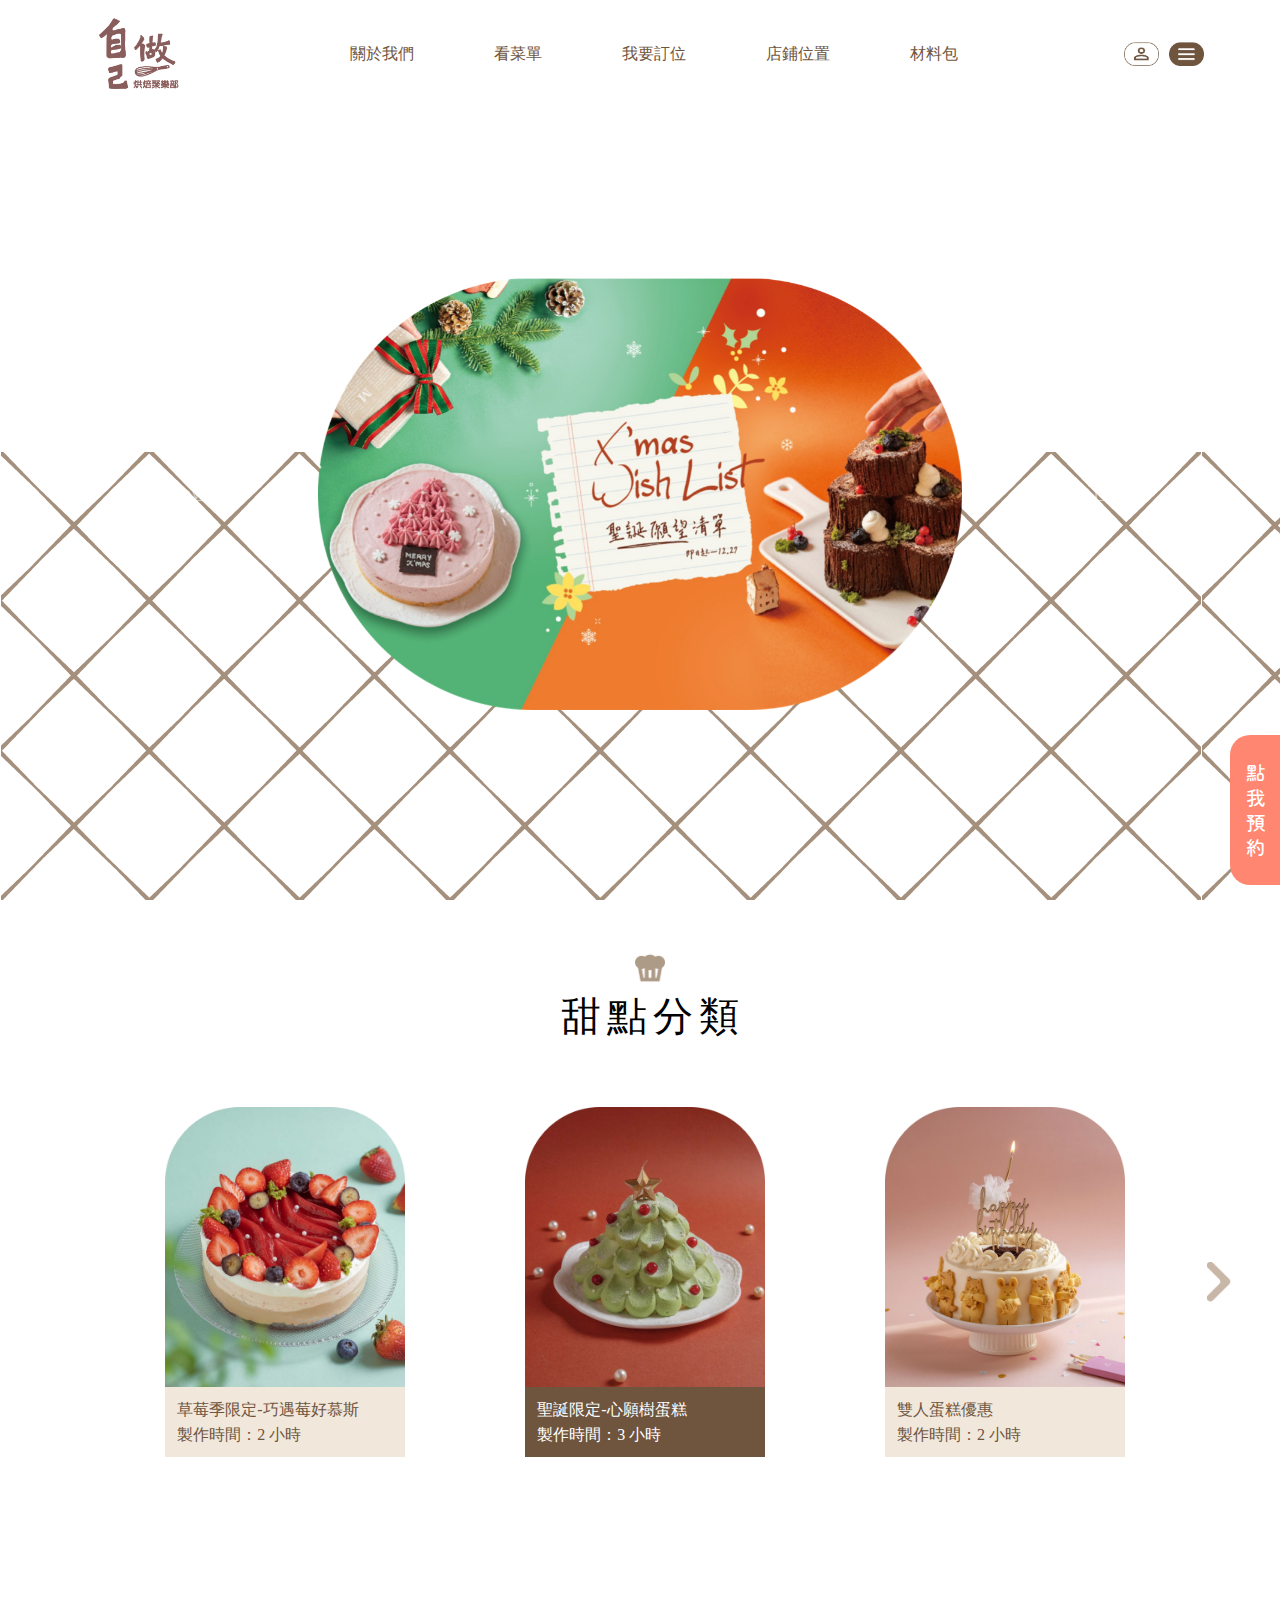
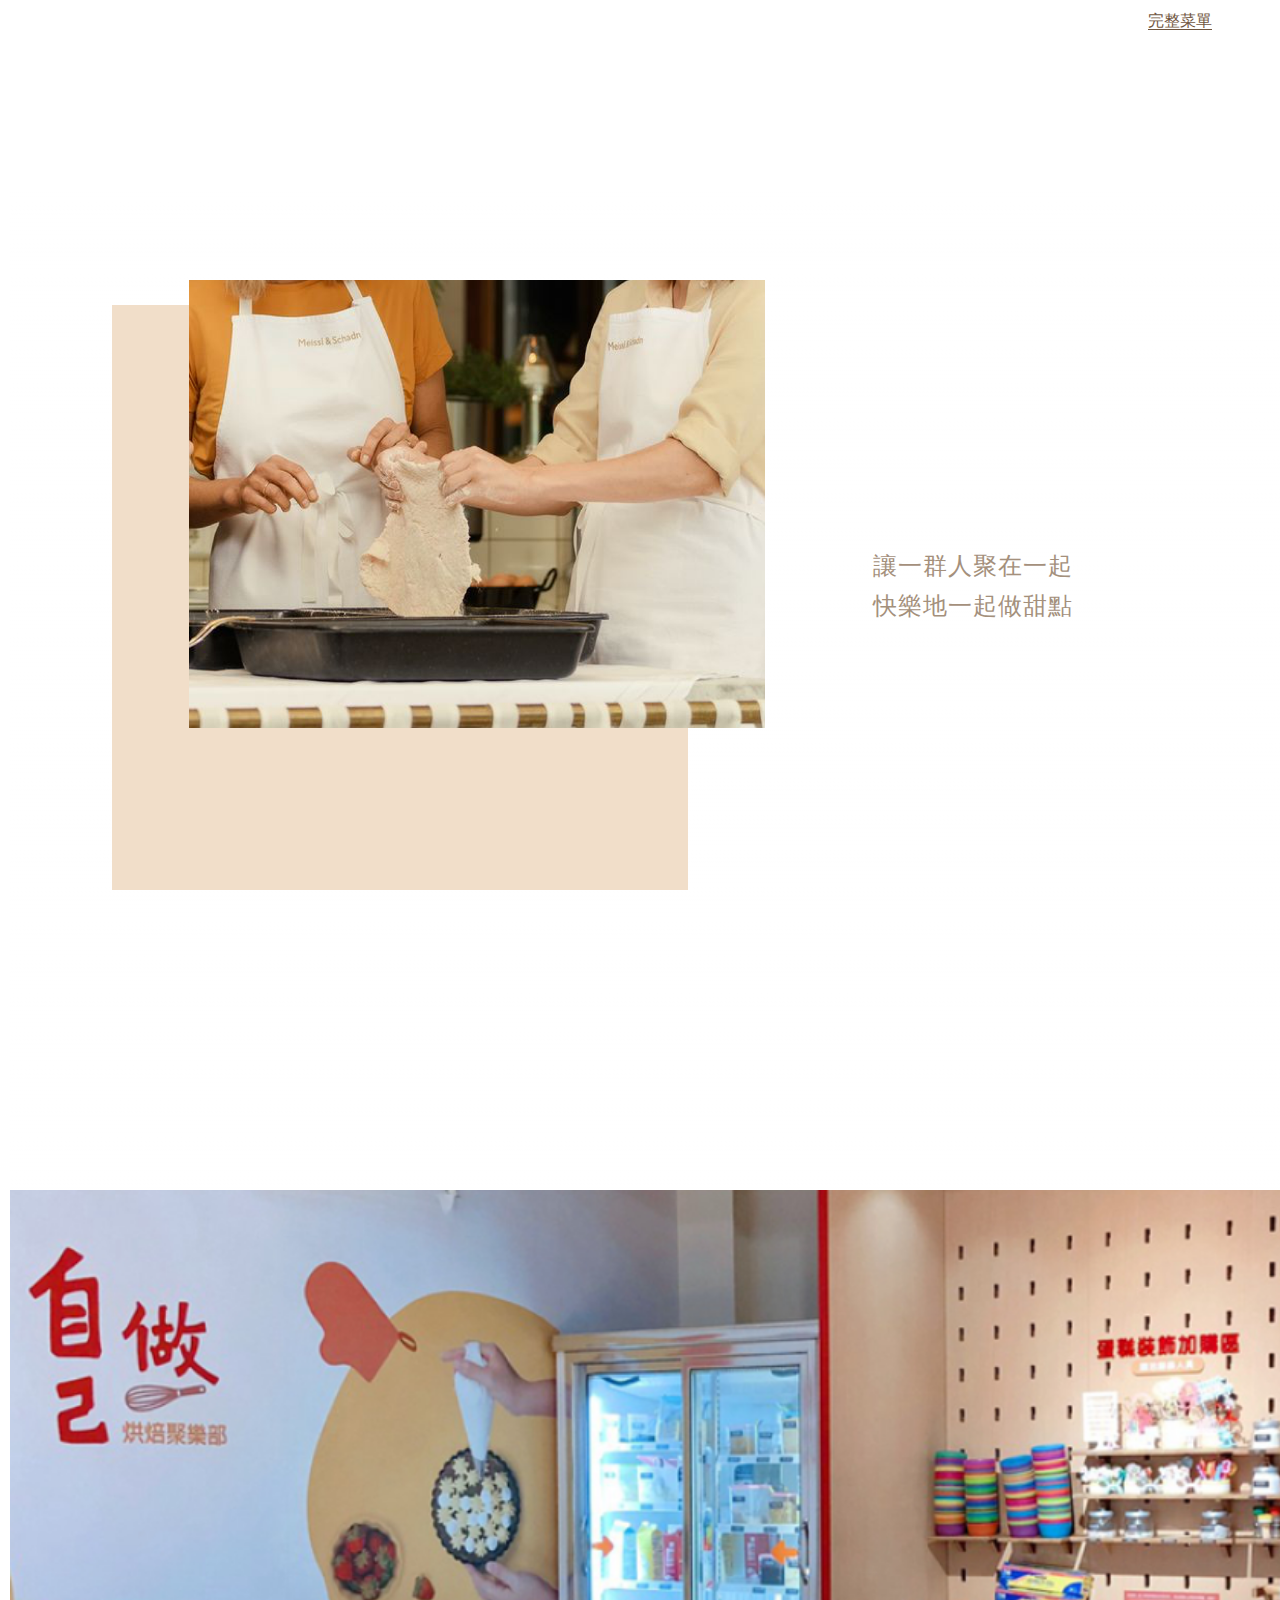
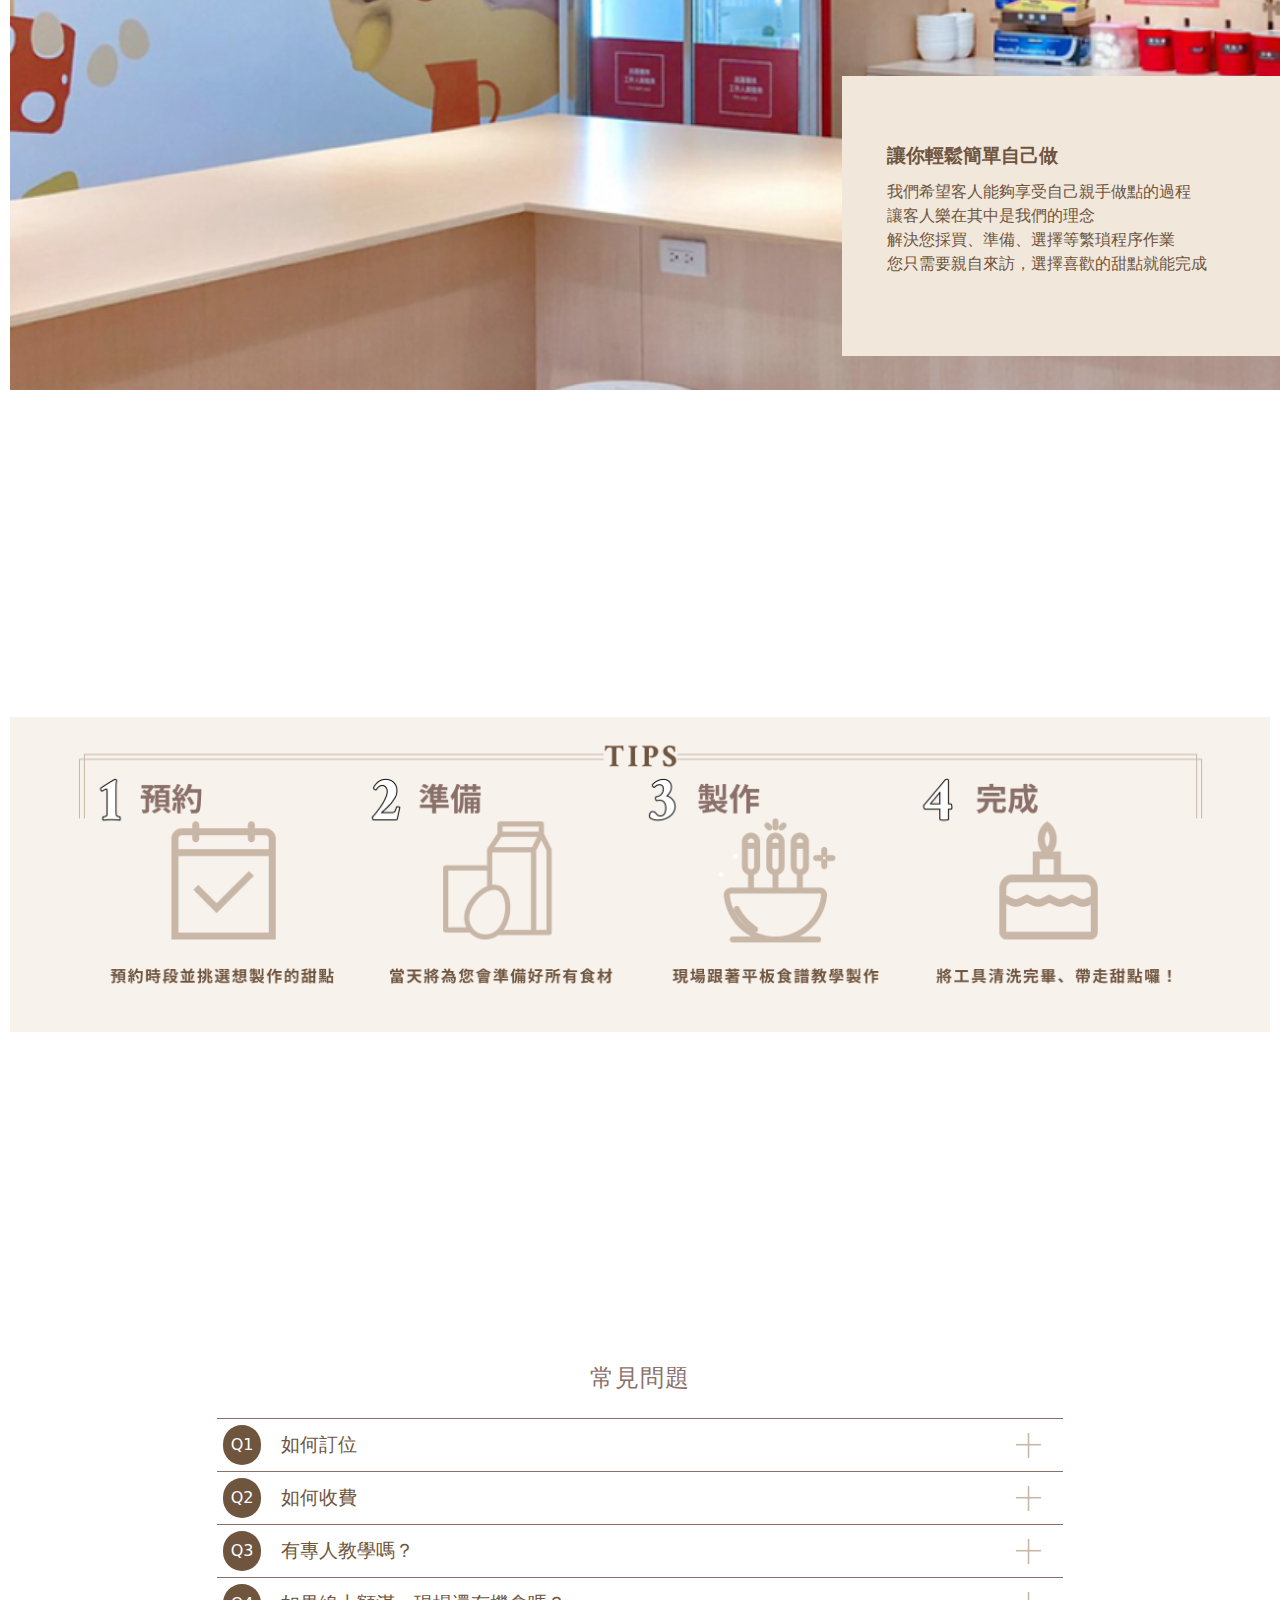
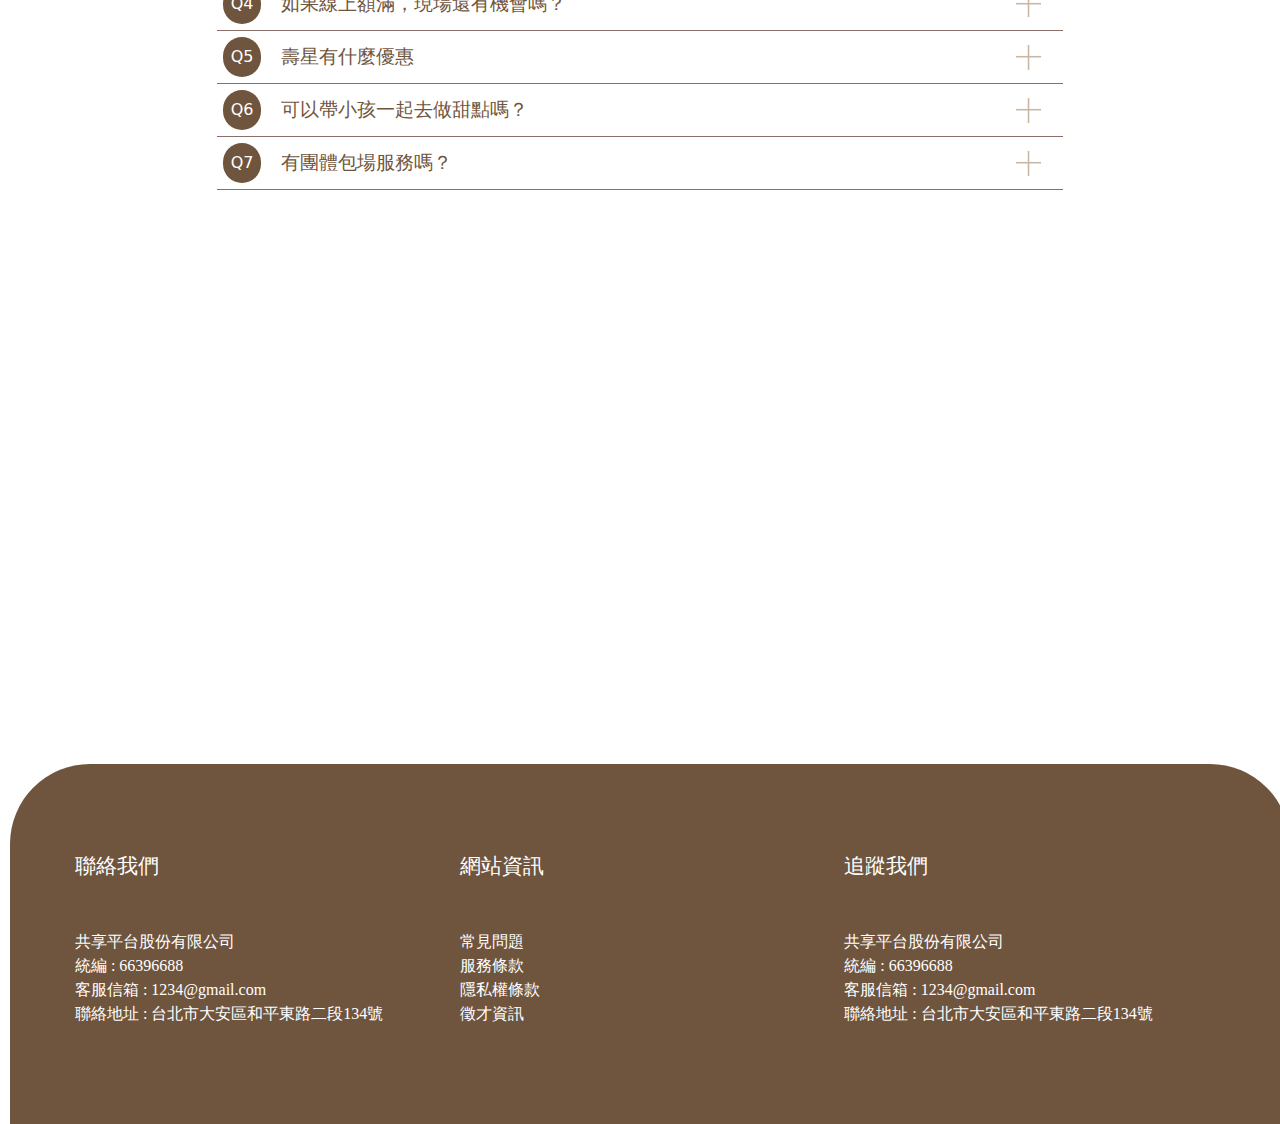
==== commit d36ff084: "removeCrowns" ====
--- a/index.html
+++ b/index.html
@@ -148,7 +148,7 @@
                 <div class="btn btn_left" id="btn_left"></div>
                 <div class="menu" id="menuitem">
                     <div class="menu_item" id="cake1">
-                        <div class="ranking"></div>
+                        <!-- <div class="ranking"></div> -->
                         <img src="./img/草莓季限定.png" alt="" class="menu_item_img" id="cake1img">
                         <div class="label odd" id="cake1label">
                             <h3>草莓季限定-巧遇莓好慕斯</h3>
@@ -156,7 +156,7 @@
                         </div>
                     </div>
                     <div class="menu_item" id="cake2">
-                        <div class="ranking r2"></div>
+                        <!-- <div class="ranking r2"></div> -->
                         <img src="./img/聖誕限定.png" alt="" class="menu_item_img" id="cake2img">
                         <div class="label even" id="cake2label">
                             <h3>聖誕限定-心願樹蛋糕</h3>
@@ -164,7 +164,7 @@
                         </div>
                     </div>
                     <div class="menu_item" id="cake3">
-                        <div class="ranking r3"></div>
+                        <!-- <div class="ranking r3"></div> -->
                         <img src="./img/雙人蛋糕限定.png" alt="" class="menu_item_img" id="cake3img">
                         <div class="label odd" id="cake3label">
                             <h3>雙人蛋糕優惠</h3>
